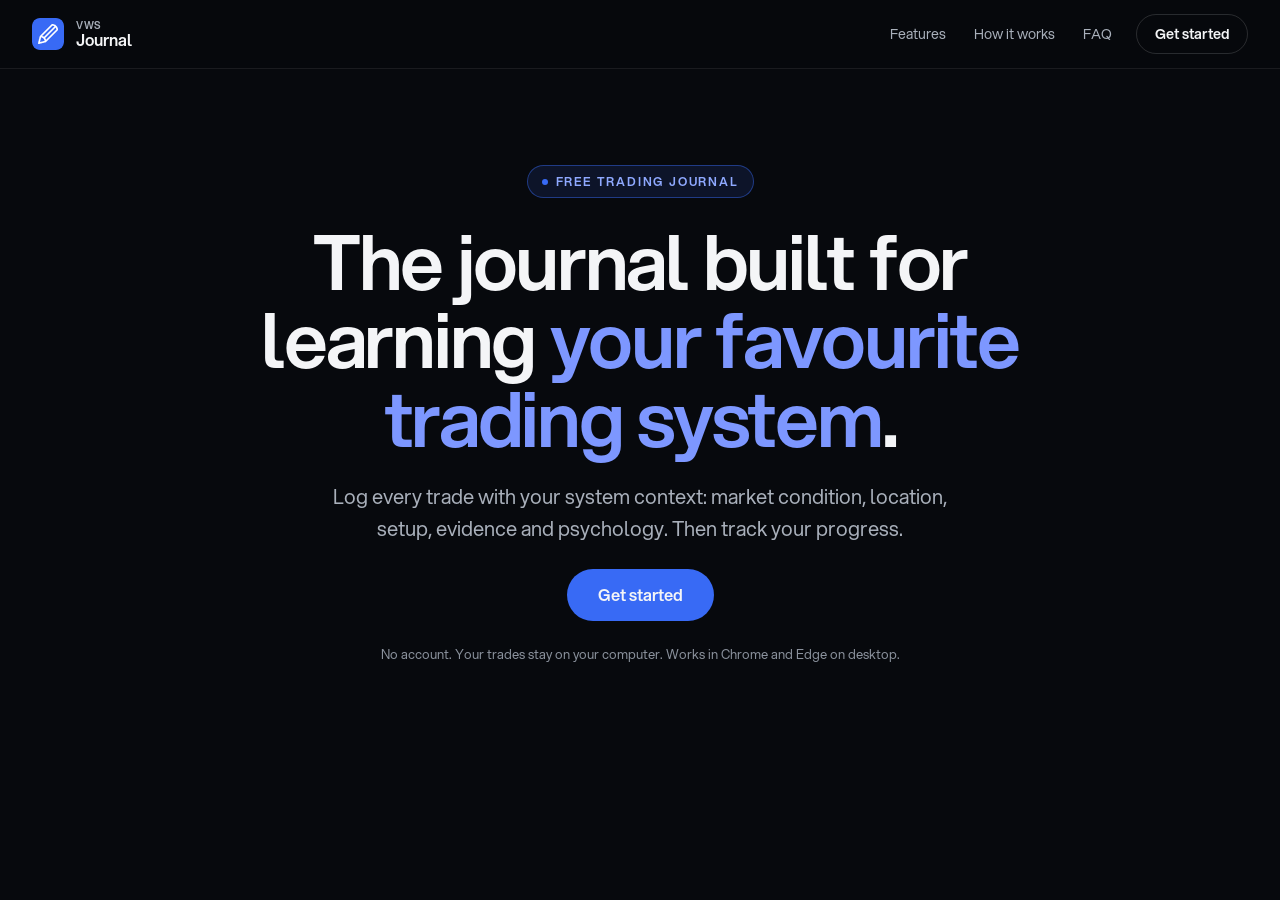
==== index.html @ 5025e488 "Add files via upload" ====
<!DOCTYPE html>
<html lang="en">
<head>
    <meta charset="UTF-8">
    <meta name="viewport" content="width=device-width, initial-scale=1.0">
    <title>VWS Journal | Learn your trading system, trade by trade</title>
    <meta name="description" content="The journal built for learning your favourite trading system. Log every trade with your system context: market condition, location, setup, evidence and psychology. Then track your progress.">
    <link rel="canonical" href="https://vwsjournal.com/">
    <meta name="theme-color" content="#07090d">
    <link rel="icon" type="image/png" href="favicon.png">
    <link rel="apple-touch-icon" href="appicon.png">
    <link rel="manifest" href="manifest.json">
    <meta name="application-name" content="VWS Journal">
    <meta name="apple-mobile-web-app-title" content="VWS Journal">

    <!-- Link previews (Discord, WhatsApp, X, LinkedIn, ...) -->
    <meta property="og:type" content="website">
    <meta property="og:site_name" content="VWS Journal">
    <meta property="og:url" content="https://vwsjournal.com/">
    <meta property="og:title" content="The journal built for learning your favourite trading system">
    <meta property="og:description" content="Log every trade with your system context and track your progress. Private by design: no account, no cloud.">
    <meta property="og:image" content="https://vwsjournal.com/og-image.png">
    <meta property="og:image:width" content="1200">
    <meta property="og:image:height" content="630">
    <meta property="og:image:alt" content="VWS Journal: the journal built for learning your favourite trading system">
    <meta name="twitter:card" content="summary_large_image">
    <meta name="twitter:title" content="The journal built for learning your favourite trading system">
    <meta name="twitter:description" content="Log every trade with your system context and track your progress. Private by design: no account, no cloud.">
    <meta name="twitter:image" content="https://vwsjournal.com/og-image.png">

    <!-- Facts about the app for search engines and AI assistants -->
    <script type="application/ld+json">
    {
        "@context": "https://schema.org",
        "@type": "WebApplication",
        "name": "VWS Journal",
        "url": "https://vwsjournal.com/",
        "image": "https://vwsjournal.com/og-image.png",
        "description": "A journal for traders learning their favourite trading system. Each trade is logged with its system context (market condition, location, setup, direction, evidence, invalidation, target and psychology) to track progress in applying the system.",
        "applicationCategory": "FinanceApplication",
        "operatingSystem": "Windows, macOS, Linux, ChromeOS",
        "browserRequirements": "Requires Google Chrome or Microsoft Edge on a desktop or laptop",
        "isAccessibleForFree": true,
        "offers": { "@type": "Offer", "price": "0", "priceCurrency": "USD" },
        "featureList": [
            "Log every trade with your system context",
            "A chart screenshot on every trade, including one-click capture of the charting window",
            "Track progress with 11 built-in charts and custom charts",
            "Customizable to your own use of the system",
            "Private by design: saved in a folder on your own computer, no account, no cloud"
        ],
        "creator": { "@type": "Organization", "name": "Order Craft", "url": "https://marketplace.elgato.com/@ordercraft" }
    }
    </script>
    <link rel="stylesheet" href="styles.css">
    <link rel="stylesheet" href="landing.css">
    <script>
        // Returning users: hide the welcome page before the first paint (gate.js decides for real)
        try { if (localStorage.getItem('vws-has-journal') === '1') document.documentElement.classList.add('has-journal'); } catch (e) {}
    </script>
    
        <!-- Libraries are stored in this repo (vendor/), at a fixed version, so nothing
         outside your own site can change the code that runs in the journal. -->
    <link rel="stylesheet" href="vendor/flatpickr-4.6.13/flatpickr.min.css">
    <link id="flatpickr-theme" rel="stylesheet" href="vendor/flatpickr-4.6.13/themes/dark.css">
    <script src="vendor/chart.js-4.5.1/chart.umd.min.js"></script>
    <script src="vendor/flatpickr-4.6.13/flatpickr.min.js"></script>
</head>
<body>
    <!-- Welcome page for new visitors. Static HTML, so search engines and AI assistants can read it.
         gate.js shows it when no journal folder is connected yet, and hides it once the journal is open. -->
    <div id="landing" class="landing" data-variant="new">
        <header class="lp-nav">
            <div class="lp-wrap lp-nav-inner">
                <a class="lp-brand" href="./">
                    <img src="favicon.png" alt="" width="32" height="32">
                    <span class="lp-brand-text"><span class="lp-brand-small">VWS</span><span class="lp-brand-main">Journal</span></span>
                </a>
                <nav class="lp-nav-links" aria-label="Welcome page">
                    <a href="#lp-features" data-lp-scroll>Features</a>
                    <a href="#lp-start" data-lp-scroll>How it works</a>
                    <a href="#lp-faq" data-lp-scroll>FAQ</a>
                </nav>
                <a class="lp-btn lp-btn-ghost lp-btn-sm" href="#lp-start" data-lp-scroll>Get started</a>
            </div>
        </header>

        <main>
            <section class="lp-hero lp-wrap">
                <p class="lp-pill"><span aria-hidden="true"></span>Free trading journal</p>
                <h1>The journal built for learning <span class="lp-accent">your favourite trading system</span>.</h1>
                <p class="lp-lead">Log every trade with your system context: market condition, location, setup, evidence and psychology. Then track your progress.</p>
                <a class="lp-btn lp-btn-primary lp-btn-lg" href="#lp-start" data-lp-scroll>Get started</a>
                <p class="lp-small">No account. Your trades stay on your computer. Works in Chrome and Edge on desktop.</p>
            </section>

            <div class="lp-hero-shot lp-wrap">
                <div class="lp-hero-frame">
<img src="landing/dashboard.webp" width="2000" height="1250" alt="The journal dashboard: a weekly calendar with wins and losses per day, and trade cards with chart, location, setup, evidence and psychology" fetchpriority="high">
                </div>
            </div>

            <section class="lp-context lp-wrap" aria-labelledby="lp-context-title">
                <p class="lp-eyebrow">Not about P&amp;L, but about learning the system</p>
                <h2 id="lp-context-title">Every trade is logged the way your favourite system is built.</h2>
                <div class="lp-flow">
                    <ol class="lp-flow-group" aria-label="Always part of a trade">
                        <li><span class="lp-chip">Market condition</span></li>
                        <li><span class="lp-chip">Location</span></li>
                        <li><span class="lp-chip">Setup</span></li>
                        <li><span class="lp-chip">Direction</span></li>
                    </ol>
                    <span class="lp-flow-join" aria-hidden="true"></span>
                    <ol class="lp-flow-group" aria-label="Optional, can be switched off">
                        <li><span class="lp-chip lp-chip-opt">Evidence <span class="lp-toggle is-on" aria-hidden="true"></span><span class="lp-sr">optional, on</span></span></li>
                        <li><span class="lp-chip lp-chip-opt">Invalidation <span class="lp-toggle is-on" aria-hidden="true"></span><span class="lp-sr">optional, on</span></span></li>
                        <li><span class="lp-chip lp-chip-opt">Target <span class="lp-toggle is-on" aria-hidden="true"></span><span class="lp-sr">optional, on</span></span></li>
                        <li><span class="lp-chip lp-chip-opt is-off"><s>Psychology</s> <span class="lp-toggle" aria-hidden="true"></span><span class="lp-sr">optional, off</span></span></li>
                    </ol>
                </div>
                <div class="lp-legend">
                    <span><span class="lp-key" aria-hidden="true"></span>Always part of a trade</span>
                    <span><span class="lp-key lp-key-opt" aria-hidden="true"></span>Optional: switch it off in Settings if you don't use it</span>
                </div>
            </section>

            <section id="lp-features" class="lp-bento lp-wrap" aria-label="Features">
                <article class="lp-tile lp-span-2">
                    <span class="lp-tag">Log a trade in seconds</span>
                    <h3>Log every trade with its system context</h3>
                    <p>Market condition, location, setup, direction, evidence, invalidation, target and psychology, with one click each. The form follows the levels of the system, from VWAP to the band.</p>
                    <div class="lp-visual lp-v-context" aria-hidden="true">
                        <img class="lp-v-form" src="landing/form-location.webp" width="800" height="252" alt="" loading="lazy">
                        <img class="lp-v-setup" src="landing/block-setup.webp" width="300" height="298" alt="" loading="lazy">
                    </div>
                </article>
                <article class="lp-tile lp-tile-chart">
                    <span class="lp-tag">One-click screenshot</span>
                    <h3>Easily add a screenshot to every trade</h3>
                    <p>Connect your charting window once. After that, one click captures your chart and adds it to the trade. Pasting, dropping or uploading a screenshot works too.</p>
                    <div class="lp-visual lp-v-chart" aria-hidden="true">
                        <img src="landing/trade-chart.webp" width="612" height="572" alt="" loading="lazy">
                        <div class="lp-capture-toast">
                            <span class="lp-capture-close">&times;</span>
                            <div class="lp-capture-head">
                                <span class="lp-capture-icon"><svg width="16" height="16" viewBox="0 0 24 24" fill="none" stroke="currentColor" stroke-width="2" stroke-linecap="round" stroke-linejoin="round"><path d="M23 19a2 2 0 0 1-2 2H3a2 2 0 0 1-2-2V8a2 2 0 0 1 2-2h4l2-3h6l2 3h4a2 2 0 0 1 2 2z"></path><circle cx="12" cy="13" r="4"></circle></svg></span>
                                <span class="lp-capture-title">Instant Chart Captures</span>
                            </div>
                            <p class="lp-capture-text">Save time journaling! Connect your charting app window for 1-click auto-screenshots on every trade.</p>
                            <span class="lp-capture-btn">Connect Window</span>
                            <span class="lp-capture-progress"></span>
                        </div>
                    </div>
                </article>
                <article class="lp-tile lp-span-2">
                    <span class="lp-tag">Add custom charts</span>
                    <h3>Track your progress</h3>
                    <p>11 built-in charts show how well you apply your system: execution growth, results, setups and performance per day. Add your own custom charts for any question.</p>
                    <div class="lp-visual lp-v-progress" aria-hidden="true">
                        <img class="lp-v-growth" src="landing/chart-growth.webp" width="1200" height="246" alt="" loading="lazy">
                        <img class="lp-v-winloss" src="landing/chart-winloss.webp" width="600" height="510" alt="" loading="lazy">
                        <img class="lp-v-day" src="landing/chart-by-day.webp" width="600" height="510" alt="" loading="lazy">
                        <img class="lp-v-setups" src="landing/chart-setups.webp" width="600" height="373" alt="" loading="lazy">
                    </div>
                </article>
                <article class="lp-tile">
                    <span class="lp-tag">Edit every list</span>
                    <h3>Adjust it to how you trade</h3>
                    <p>Edit every list in Settings and switch sections on or off, so the journal matches the way you trade.</p>
                    <div class="lp-visual lp-v-settings" aria-hidden="true">
                        <img class="lp-v-set-a" src="landing/settings-location.webp" width="1100" height="513" alt="" loading="lazy">
                        <img class="lp-v-set-b" src="landing/settings-setup.webp" width="1100" height="480" alt="" loading="lazy">
                    </div>
                </article>
                <article class="lp-tile lp-tile-private">
                    <span class="lp-tag">No account, no cloud</span>
                    <h3>Private by design</h3>
                    <p>Everything is saved in a folder on your own computer. No account, no cloud. To back up, copy the folder.</p>
                    <ul class="lp-files" aria-label="Files in your journal folder">
                        <li><code>vwap-journal.json</code><span>All your trades</span></li>
                        <li><code>settings.json</code><span>Your lists</span></li>
                        <li><code>img/</code><span>Your screenshots</span></li>
                    </ul>
                </article>
                <article class="lp-tile lp-span-2">
                    <span class="lp-tag">Weekly calendar</span>
                    <h3>Your week at a glance</h3>
                    <p>Wins, losses and break-evens per day, and every trade of the day as a card with its chart and context.</p>
                    <div class="lp-visual lp-v-week" aria-hidden="true">
                        <img src="landing/calendar.webp" width="1300" height="96" alt="" loading="lazy">
                        <img src="landing/trade-card.webp" width="1300" height="322" alt="" loading="lazy">
                    </div>
                </article>
            </section>

            <section id="lp-start" class="lp-start lp-wrap" aria-labelledby="lp-start-title">
                <h2 id="lp-start-title">Start your journal in three steps</h2>
                <ol class="lp-three">
                    <li><span class="lp-num">01</span><h3>Create an empty folder</h3><p>For example <strong>VWAP Journal</strong>, anywhere on your computer.</p></li>
                    <li><span class="lp-num">02</span><h3>Connect the folder</h3><p>Click <strong>Connect Folder</strong> below, select the folder and allow access.</p></li>
                    <li><span class="lp-num">03</span><h3>Log your first trade</h3><p>Click <strong>Add Trade</strong> and pick the context of your trade.</p></li>
                </ol>
                <div class="lp-install">
                    <div class="lp-install-text">
                        <h3>Install as a desktop app <span class="lp-optional">Optional</span></h3>
                        <p>The journal then opens in its own window, next to your charts.</p>
                        <ol class="lp-install-steps">
                            <li><span class="lp-istep">1</span><span>Open the Chrome menu</span><span class="lp-menu-key" aria-label="three dots, top right">&#8942;</span></li>
                            <li><span class="lp-istep">2</span><span>Choose</span><span class="lp-menu-item">Cast, save and share</span></li>
                            <li><span class="lp-istep">3</span><span>Click</span><span class="lp-menu-item">Install page as app...</span></li>
                            <li><span class="lp-istep">4</span><span>Confirm with</span><span class="lp-menu-item is-active">Install</span></li>
                        </ol>
                    </div>
                    <img src="install-guide.png" width="1140" height="824" alt="Chrome menu with Cast, save and share, and Install page as app" loading="lazy">
                </div>
            </section>

            <section class="lp-launch lp-wrap" aria-labelledby="lp-launch-title">
                <div class="lp-launch-panel">
                    <div class="lp-picker" aria-hidden="true">
                        <div class="lp-picker-bar"><span></span><span></span><span></span><em>Select a folder</em></div>
                        <ul>
                            <li><span class="lp-fi"></span>Documents</li>
                            <li><span class="lp-fi"></span>Trading</li>
                            <li class="is-selected"><span class="lp-fi"></span>VWAP Journal</li>
                            <li><span class="lp-fi"></span>Screenshots</li>
                        </ul>
                        <div class="lp-picker-foot"><span>Cancel</span><span class="is-primary">Select</span></div>
                    </div>
                    <div class="lp-launch-text">
                        <div class="lp-cta lp-cta-new">
                            <h2 id="lp-launch-title">Select a folder and launch the app.</h2>
                            <p>Choose the empty folder you just created. The app opens right away and saves every trade you log there.</p>
                            <button type="button" id="landing-connect" class="lp-btn lp-btn-primary lp-btn-lg">Connect Folder</button>
                            <p id="landing-error" class="lp-error" role="alert"></p>
                            <details class="lp-details">
                                <summary><span>Already have a settings file?</span><svg class="lp-chev" width="16" height="16" viewBox="0 0 24 24" fill="none" stroke="currentColor" stroke-width="2" aria-hidden="true"><polyline points="6 9 12 15 18 9"></polyline></svg></summary>
                                <p>Put your <code>settings.json</code> in the folder before you connect it, and the journal uses your own lists.</p>
                            </details>
                        </div>

                        <div class="lp-cta lp-cta-unsupported">
                            <h2>Open the journal in Chrome or Edge.</h2>
                            <p>This browser can't open a folder on your computer. Open <strong>vwsjournal.com</strong> in <strong>Google Chrome</strong> or <strong>Microsoft Edge</strong> on a desktop or laptop.</p>
                        </div>

                        <div class="lp-cta lp-cta-mobile">
                            <h2>Open the journal on your computer.</h2>
                            <p>The journal is made for a desktop or laptop: it saves your trades in a folder on your computer and takes screenshots of your chart window. Open it there in <strong>Google Chrome</strong> or <strong>Microsoft Edge</strong>.</p>
                            <div class="lp-cta-row">
                                <button type="button" id="landing-copy" class="lp-btn lp-btn-primary">Copy link</button>
                                <a id="landing-mail" class="lp-btn lp-btn-ghost" href="mailto:?subject=VWS%20Journal&amp;body=https%3A%2F%2Fvwsjournal.com%2F">Email me the link</a>
                            </div>
                        </div>
                    </div>
                </div>
            </section>

            <section id="lp-faq" class="lp-faq lp-wrap" aria-labelledby="lp-faq-title">
                <h2 id="lp-faq-title">Questions</h2>
<div class="lp-faq-list">
                <details class="lp-faq-item">
                    <summary><span>Is the journal free?</span><svg class="lp-chev" width="20" height="20" viewBox="0 0 24 24" fill="none" stroke="currentColor" stroke-width="2" aria-hidden="true"><polyline points="6 9 12 15 18 9"></polyline></svg></summary>
                    <div class="lp-faq-answer"><p>Yes. There is no subscription and no account.</p></div>
                </details>
                <details class="lp-faq-item">
                    <summary><span>Where are my trades stored?</span><svg class="lp-chev" width="20" height="20" viewBox="0 0 24 24" fill="none" stroke="currentColor" stroke-width="2" aria-hidden="true"><polyline points="6 9 12 15 18 9"></polyline></svg></summary>
                    <div class="lp-faq-answer"><p>In a folder on your own computer that you choose. Nothing is sent to a server.</p></div>
                </details>
                <details class="lp-faq-item">
                    <summary><span>Which browsers can I use?</span><svg class="lp-chev" width="20" height="20" viewBox="0 0 24 24" fill="none" stroke="currentColor" stroke-width="2" aria-hidden="true"><polyline points="6 9 12 15 18 9"></polyline></svg></summary>
                    <div class="lp-faq-answer"><p>Google Chrome or Microsoft Edge on a desktop or laptop. Safari, Firefox and phones cannot open a folder on your computer.</p></div>
                </details>
                <details class="lp-faq-item">
                    <summary><span>Can I use my own lists of locations and setups?</span><svg class="lp-chev" width="20" height="20" viewBox="0 0 24 24" fill="none" stroke="currentColor" stroke-width="2" aria-hidden="true"><polyline points="6 9 12 15 18 9"></polyline></svg></summary>
                    <div class="lp-faq-answer"><p>Yes. Every list is editable in Settings, so the journal matches the way you trade.</p></div>
                </details>
                </div>
            </section>
        </main>

        <footer class="lp-wrap">
            <div class="lp-footer">
                <div class="lp-footer-brand">
                    <img src="ordercraft-logo.jpg" width="40" height="40" alt="Order Craft logo" loading="lazy">
                    <div>
                        <span class="lp-footer-name">Made by Order Craft</span>
                        <a href="mailto:hello.ordercraft@gmail.com">hello.ordercraft@gmail.com</a>
                    </div>
                </div>
                <a class="lp-footer-brand lp-footer-link" href="https://marketplace.elgato.com/@ordercraft" target="_blank" rel="noopener noreferrer">
                    <img src="elgato-logo.jpg" width="40" height="40" alt="Elgato Stream Deck logo" loading="lazy">
                    <div>
                        <span class="lp-footer-name">Stream Deck DOM Scalping Icons</span>
                        <span>Get them on the Elgato Marketplace</span>
                    </div>
                </a>
            </div>
        </footer>
    </div>

    <div class="app-container">
        
        <!-- Sidebar Navigation -->
        <aside class="sidebar">
            <div class="sidebar-top">
                <img src="favicon.png" alt="Logo" class="sidebar-logo">
            </div>
            <nav class="sidebar-nav" style="height: 100%;">
                <button class="btn-icon active" id="btn-nav-dashboard" title="Dashboard">
                    <svg xmlns="http://www.w3.org/2000/svg" width="20" height="20" viewBox="0 0 24 24" fill="none" stroke="currentColor" stroke-width="2" stroke-linecap="round" stroke-linejoin="round"><rect x="3" y="3" width="7" height="9"></rect><rect x="14" y="3" width="7" height="5"></rect><rect x="14" y="12" width="7" height="9"></rect><rect x="3" y="16" width="7" height="5"></rect></svg>
                </button>
                <button class="btn-icon" id="btn-nav-stats" title="My Stats">
                    <svg xmlns="http://www.w3.org/2000/svg" width="20" height="20" viewBox="0 0 24 24" fill="none" stroke="currentColor" stroke-width="2" stroke-linecap="round" stroke-linejoin="round"><path d="M3 3v18h18"/><path d="M18 17V9"/><path d="M13 17V5"/><path d="M8 17v-3"/></svg>
                </button>
                <button class="btn-icon" id="btn-nav-settings" title="Settings">
                    <svg xmlns="http://www.w3.org/2000/svg" width="20" height="20" viewBox="0 0 24 24" fill="none" stroke="currentColor" stroke-width="2" stroke-linecap="round" stroke-linejoin="round"><circle cx="12" cy="12" r="3"></circle><path d="M19.4 15a1.65 1.65 0 0 0 .33 1.82l.06.06a2 2 0 0 1 0 2.83 2 2 0 0 1-2.83 0l-.06-.06a1.65 1.65 0 0 0-1.82-.33 1.65 1.65 0 0 0-1 1.51V21a2 2 0 0 1-2 2 2 2 0 0 1-2-2v-.09A1.65 1.65 0 0 0 9 19.4a1.65 1.65 0 0 0-1.82.33l-.06.06a2 2 0 0 1-2.83 0 2 2 0 0 1 0-2.83l.06-.06a1.65 1.65 0 0 0 .33-1.82 1.65 1.65 0 0 0-1.51-1H3a2 2 0 0 1-2-2 2 2 0 0 1 2-2h.09A1.65 1.65 0 0 0 4.6 9a1.65 1.65 0 0 0-.33-1.82l-.06-.06a2 2 0 0 1 0-2.83 2 2 0 0 1 2.83 0l.06.06a1.65 1.65 0 0 0 1.82.33H9a1.65 1.65 0 0 0 1-1.51V3a2 2 0 0 1 2-2 2 2 0 0 1 2 2v.09a1.65 1.65 0 0 0 1 1.51 1.65 1.65 0 0 0 1.82-.33l.06-.06a2 2 0 0 1 2.83 0 2 2 0 0 1 0 2.83l-.06.06a1.65 1.65 0 0 0-.33 1.82V9a1.65 1.65 0 0 0 1.51 1H21a2 2 0 0 1 2 2 2 2 0 0 1-2 2h-.09a1.65 1.65 0 0 0-1.51 1z"></path></svg>
                </button>
                <button class="btn-icon" id="btn-nav-help" title="Help & FAQ">
                    <svg xmlns="http://www.w3.org/2000/svg" width="20" height="20" viewBox="0 0 24 24" fill="none" stroke="currentColor" stroke-width="2" stroke-linecap="round" stroke-linejoin="round"><circle cx="12" cy="12" r="10"></circle><path d="M9.09 9a3 3 0 0 1 5.83 1c0 2-3 3-3 3"></path><line x1="12" y1="17" x2="12.01" y2="17"></line></svg>
                </button>
                <div style="margin-top: auto;">
                    <button class="btn-icon" id="btn-theme-toggle" title="Toggle Theme">
                        <svg id="icon-sun" xmlns="http://www.w3.org/2000/svg" width="20" height="20" viewBox="0 0 24 24" fill="none" stroke="currentColor" stroke-width="2" stroke-linecap="round" stroke-linejoin="round" style="display:block;"><circle cx="12" cy="12" r="5"></circle><line x1="12" y1="1" x2="12" y2="3"></line><line x1="12" y1="21" x2="12" y2="23"></line><line x1="4.22" y1="4.22" x2="5.64" y2="5.64"></line><line x1="18.36" y1="18.36" x2="19.78" y2="19.78"></line><line x1="1" y1="12" x2="3" y2="12"></line><line x1="21" y1="12" x2="23" y2="12"></line><line x1="4.22" y1="19.78" x2="5.64" y2="18.36"></line><line x1="18.36" y1="5.64" x2="19.78" y2="4.22"></line></svg>
                        <svg id="icon-moon" xmlns="http://www.w3.org/2000/svg" width="20" height="20" viewBox="0 0 24 24" fill="none" stroke="currentColor" stroke-width="2" stroke-linecap="round" stroke-linejoin="round" style="display:none;"><path d="M21 12.79A9 9 0 1 1 11.21 3 7 7 0 0 0 21 12.79z"></path></svg>
                    </button>
                </div>
            </nav>
        </aside>

        <!-- Main Wrapper -->
        <div class="main-wrapper">
            <!-- Top Navigation Bar -->
            <header class="app-header">
                <div class="header-left">
                    <div class="app-title">
                        <span class="title-brand">VWS</span>
                        <span class="title-main">Journal</span>
                    </div>
                    <div class="header-divider"></div>
                    <input type="date" id="date-picker" class="linear-input" style="width: auto;">
                    <button class="btn-secondary" id="btn-today">Today</button>
                </div>
                <div class="header-right">
                    <button class="btn-secondary shares-header-btn" id="btn-your-shares" hidden>Your shares <span class="shares-badge" id="shares-badge">0/10</span></button>
                    <button class="btn-primary" id="btn-new-trade" style="white-space: nowrap;">Add Trade</button>
                </div>
            </header>

            <!-- Main Content -->
            <main class="main-content">
                <!-- Dashboard View -->
                <section id="view-dashboard" class="view active">
                    
                    
                    <div id="screenshot-connect-banner" class="info-banner hoverable-banner" style="display: none; cursor: pointer; margin-bottom: 32px; transition: all 0.2s;">
                        <svg width="20" height="20" viewBox="0 0 24 24" fill="none" stroke="var(--accent)" stroke-width="2" stroke-linecap="round" stroke-linejoin="round"><rect x="2" y="3" width="20" height="14" rx="2" ry="2"></rect><line x1="8" y1="21" x2="16" y2="21"></line><line x1="12" y1="17" x2="12" y2="21"></line></svg>
                        <span style="color: var(--text-main); font-weight: 500;">Connect window for auto-screenshots</span>
                    </div>
                    <!-- Active share (filled by share.js) -->
                    <div id="share-active-banner" class="info-banner share-banner" hidden></div>
                    <!-- Weekly Calendar Widget -->
                    <div class="weekly-calendar-widget" id="weekly-calendar-widget">
                        <button class="btn-icon cal-nav-btn" id="cal-prev-week">
                            <svg width="20" height="20" viewBox="0 0 24 24" fill="none" stroke="currentColor" stroke-width="2" stroke-linecap="round" stroke-linejoin="round"><polyline points="15 18 9 12 15 6"></polyline></svg>
                        </button>
                        <div class="cal-days-container" id="cal-days-container">
                            <!-- Days injected via JS -->
                        </div>
                        <button class="btn-icon cal-nav-btn" id="cal-next-week">
                            <svg width="20" height="20" viewBox="0 0 24 24" fill="none" stroke="currentColor" stroke-width="2" stroke-linecap="round" stroke-linejoin="round"><polyline points="9 18 15 12 9 6"></polyline></svg>
                        </button>
                    </div>

                                        <div class="dashboard-toolbar" id="dashboard-toolbar" style="display: none; justify-content: space-between; align-items: center; margin-bottom: 16px;">
                        <h1 style="margin: 0;">Journal</h1>
                        <div class="toolbar-right">
                        <button class="btn-secondary" id="btn-share-day" hidden>Share day</button>
                        <div class="view-toggle">
                            <button class="btn-icon active" id="btn-view-card" title="Card View">
                                <svg width="16" height="16" viewBox="0 0 24 24" fill="none" stroke="currentColor" stroke-width="2" stroke-linecap="round" stroke-linejoin="round"><rect x="3" y="3" width="18" height="18" rx="2" ry="2"></rect><line x1="3" y1="9" x2="21" y2="9"></line><line x1="9" y1="21" x2="9" y2="9"></line></svg>
                            </button>
                            <button class="btn-icon" id="btn-view-table" title="Table View">
                                <svg width="16" height="16" viewBox="0 0 24 24" fill="none" stroke="currentColor" stroke-width="2" stroke-linecap="round" stroke-linejoin="round"><line x1="8" y1="6" x2="21" y2="6"></line><line x1="8" y1="12" x2="21" y2="12"></line><line x1="8" y1="18" x2="21" y2="18"></line><line x1="3" y1="6" x2="3.01" y2="6"></line><line x1="3" y1="12" x2="3.01" y2="12"></line><line x1="3" y1="18" x2="3.01" y2="18"></line></svg>
                            </button>
                        </div>
                        </div>
                    </div>
                    <div class="trades-list" id="trades-list">
                        <!-- Trade cards or empty state injected here -->
                    </div>
                </section>

                <!-- Your shares View -->
                <section id="view-share" class="view">
                    <header class="view-header" style="margin-bottom: 16px;">
                        <h1>Your shares</h1>
                        <p class="help-text" style="margin-top:4px;">Pick up to 10 trades with a screenshot and share them for review with one link.</p>
                    </header>
                    <div id="share-view-content" class="share-view-content"></div>
                </section>

                <!-- Settings View -->
                <section id="view-settings" class="view">
                    <header class="view-header" style="margin-bottom: 16px; display: flex; justify-content: space-between; align-items: center;">
                        <div>
                            <h1>Settings</h1>
                            <p class="help-text" style="margin-top:4px;">Manage categories and dependencies. <i>(Changes are auto-saved)</i></p>
                        </div>
                    </header>
                    


                    <div class="settings-content" id="settings-ui-container">
                        <!-- UI injected here -->
                    </div>
                </section>

                <!-- Stats View -->
                <section id="view-stats" class="view">
                                        <header class="view-header" style="margin-bottom: 16px; display: flex; justify-content: space-between; align-items: center;">
                        <div>
                            <h1>Stats</h1>
                            <p class="help-text" style="margin-top:4px;">Visual overview of your trading performance.</p>
                        </div>
                    </header>

                    <div class="stats-filters">
                        <select id="filter-year" class="pill-select"></select>
                        <select id="filter-month" class="pill-select"></select>
                        <select id="filter-week" class="pill-select"></select>
                        <select id="filter-day" class="pill-select"></select>
                        <button type="button" id="btn-stats-add-chart" class="btn-secondary btn-sm stats-add-chart">Add Custom Chart</button>
                    </div>

                    <!-- Top KPI Cards -->
                    <div class="kpi-grid">
                        <div class="stat-card kpi-card">
                            <h3>Total Trades</h3>
                            <div id="kpi-total" class="kpi-value">0</div>
                        </div>
                        <div class="stat-card kpi-card">
                            <h3>Win Rate</h3>
                            <div id="kpi-winrate" class="kpi-value">0%</div>
                        </div>
                        <div class="stat-card kpi-card">
                            <h3>Profit Factor</h3>
                            <div id="kpi-ratio" class="kpi-value">0.0</div>
                        </div>
                    </div>

                                        <div class="stats-grid">
                        <!-- Growth Chart -->
                        <div class="stat-card chart-span-3">
                            <h3 class="card-title">Execution Growth</h3>
                            <div class="chart-wrapper"><canvas id="growthChart"></canvas></div>
                        </div>
                        <!-- Charts -->
                        <div class="stat-card">
                            <h3 class="card-title">Overall Win/Loss Ratio</h3>
                            <div class="chart-wrapper"><canvas id="winLossChart"></canvas></div>
                        </div>
                        <div class="stat-card">
                            <h3 class="card-title">Directional Bias</h3>
                            <div class="chart-wrapper"><canvas id="directionChart"></canvas></div>
                        </div>
                        <div class="stat-card">
                            <h3 class="card-title">Performance by day</h3>
                            <div class="chart-wrapper"><canvas id="dayOfWeekChart"></canvas></div>
                        </div>
                        <div class="stat-card">
                            <h3 class="card-title">Top 5 setup effectiveness</h3>
                            <div class="chart-wrapper"><canvas id="setupChart"></canvas></div>
                        </div>
                        <div class="stat-card" id="stat-card-invalidation">
                            <h3 class="card-title">Top 5 invalidation losses</h3>
                            <div class="chart-wrapper"><canvas id="invalidationChart"></canvas></div>
                        </div>
                        <div class="stat-card" id="stat-card-psychology">
                            <h3 class="card-title">Top 5 Psychology</h3>
                            <div class="chart-wrapper"><canvas id="psychologyChart"></canvas></div>
                        </div>
                        <div class="stat-card">
                            <h3 class="card-title">Confluence Amount vs Win Rate</h3>
                            <div class="chart-wrapper"><canvas id="confluenceChart"></canvas></div>
                        </div>
                        <div class="stat-card">
                            <h3 class="card-title">Performance by symbol</h3>
                            <div class="chart-wrapper"><canvas id="symbolChart"></canvas></div>
                        </div>
                        <div class="stat-card">
                            <h3 class="card-title">Market Condition Analysis</h3>
                            <div class="chart-wrapper"><canvas id="marketCondChart"></canvas></div>
                        </div>
                        <div class="stat-card chart-span-3">
                            <h3 class="card-title">Location Effectiveness Heatmap</h3>
                            <div class="chart-wrapper"><canvas id="locationChart"></canvas></div>
                        </div>
                    </div>
                </section>

                <!-- Help View -->
                <section id="view-help" class="view">
                    <header class="view-header" style="margin-bottom: 16px;">
                        <h1>Help & FAQ</h1>
                        <p class="help-text" style="margin-top:4px;">Everything you need to know about using VWS Journal.</p>
                    </header>

                    <div class="help-layout">
                    <div class="faq-container">
                        <div class="faq-item">
                            <div class="faq-question">
                                <span>How does data storage work? Is my data safe?</span>
                                <svg class="faq-icon" width="20" height="20" viewBox="0 0 24 24" fill="none" stroke="currentColor" stroke-width="2"><polyline points="6 9 12 15 18 9"></polyline></svg>
                            </div>
                            <div class="faq-answer">
                                <p>Yes, your data is <strong>100% safe and private</strong>. This app runs entirely in your browser and does not use any cloud databases or external servers. All your trades, settings, and screenshots are saved directly to the local folder you selected on your own hard drive. Nobody else has access to it.</p>
                            </div>
                        </div>

                        <div class="faq-item">
                            <div class="faq-question">
                                <span>Why do I keep getting the "Welcome back" screen?</span>
                                <svg class="faq-icon" width="20" height="20" viewBox="0 0 24 24" fill="none" stroke="currentColor" stroke-width="2"><polyline points="6 9 12 15 18 9"></polyline></svg>
                            </div>
                            <div class="faq-answer">
                                <p>This is a strict security feature built into web browsers (like Google Chrome). Browsers don't allow websites to automatically read/write to your local folders in the background without your explicit permission. When you close the app or restart your browser, the permission resets. You simply need to click <strong>"Reconnect Folder"</strong> to grant access again. Moved your journal to another place? Choose <strong>"Use a different folder"</strong> and select it.</p>
                            </div>
                        </div>

                        <div class="faq-item">
                            <div class="faq-question">
                                <span>How do I customize the dropdown menus (Symbols, Setups, etc.)?</span>
                                <svg class="faq-icon" width="20" height="20" viewBox="0 0 24 24" fill="none" stroke="currentColor" stroke-width="2"><polyline points="6 9 12 15 18 9"></polyline></svg>
                            </div>
                            <div class="faq-answer">
                                <p>Go to the <strong>Settings</strong> tab in the sidebar.</p>
                                <ul>
                                    <li><strong>Add an item:</strong> Type in the input field of a category and press <code>Enter</code> or <code>Comma (,)</code>.</li>
                                    <li><strong>Edit an item:</strong> Click on the text of any pill to edit it. Press Enter when done.</li>
                                    <li><strong>Delete an item:</strong> Click the cross (&times;) on a pill.</li>
                                    <li><strong>Reorder items:</strong> Click and hold a pill to drag it. You can also reorder entire categories by dragging the <span class="inline-drag-icon"><svg class="drag-icon" width="8" height="12" viewBox="0 0 8 12" fill="currentColor" aria-hidden="true"><circle cx="1.5" cy="1.5" r="1.1"/><circle cx="6.5" cy="1.5" r="1.1"/><circle cx="1.5" cy="6" r="1.1"/><circle cx="6.5" cy="6" r="1.1"/><circle cx="1.5" cy="10.5" r="1.1"/><circle cx="6.5" cy="10.5" r="1.1"/></svg></span> handle.</li>
                                </ul>
                                <p>All changes are saved instantly.</p>
                            </div>
                        </div>

                        <div class="faq-item">
                            <div class="faq-question">
                                <span>How do I edit or delete an existing trade?</span>
                                <svg class="faq-icon" width="20" height="20" viewBox="0 0 24 24" fill="none" stroke="currentColor" stroke-width="2"><polyline points="6 9 12 15 18 9"></polyline></svg>
                            </div>
                            <div class="faq-answer">
                                <p>Navigate to the Dashboard and ensure the correct date is selected. Simply click on the trade card you want to edit. The modal will open with your data populated. Make your changes and hit <strong>Save Trade</strong>. To delete it entirely, click the red <strong>Delete</strong> button in the bottom left corner.</p>
                            </div>
                        </div>

                        <div class="faq-item">
                            <div class="faq-question">
                                <span>How do I add screenshots to my trades?</span>
                                <svg class="faq-icon" width="20" height="20" viewBox="0 0 24 24" fill="none" stroke="currentColor" stroke-width="2"><polyline points="6 9 12 15 18 9"></polyline></svg>
                            </div>
                            <div class="faq-answer">
                                <p>When adding or editing a trade, you have four ways to add an image:</p>
                                <ul>
                                    <li>Click the dashed upload box to select an image file from your computer.</li>
                                    <li>Drag and drop an image file directly into the dashed box.</li>
                                    <li>Copy an image (e.g., using Snipping Tool / Lightshot) and simply press <code>Ctrl+V</code> (Windows) or <code>Cmd+V</code> (Mac) while the trade window is open.</li>
                                    <li>Use <strong>Auto-Capture</strong> to grab your chart with one click (see below).</li>
                                </ul>
                                <p>Images are automatically saved in the <code>/img</code> subfolder inside your main Journal folder.</p>
                                <p><strong>Auto-Capture</strong> takes the screenshot for you from a window you share once per session, such as TradingView or your trading platform.</p>
                                <ol>
                                    <li>Go to <strong>Settings → Screenshot</strong> and click <strong>Connect Window</strong>.</li>
                                    <li>In your browser's share dialog, pick the window of your charting app. A live preview appears in Settings.</li>
                                    <li>When you add or edit a trade, click <strong>Auto-Capture</strong> next to the Screenshot title. What that window shows at that moment is added to the trade.</li>
                                </ol>
                                <ul>
                                    <li>The connection lasts as long as the app is open. After a reload or restart, click <strong>Connect window for auto-screenshots</strong> at the top of the dashboard to reconnect.</li>
                                    <li>Keep the shared window open. A minimized window can't be captured.</li>
                                    <li>To stop, click <strong>Disconnect Window</strong> in Settings, or stop sharing from your browser's sharing bar.</li>
                                    <li>Screenshots are taken on your own computer and saved in your Journal folder. Nothing is uploaded.</li>
                                </ul>
                            </div>
                        </div>

                        <div class="faq-item">
                            <div class="faq-question">
                                <span>How do I create my own charts?</span>
                                <svg class="faq-icon" width="20" height="20" viewBox="0 0 24 24" fill="none" stroke="currentColor" stroke-width="2"><polyline points="6 9 12 15 18 9"></polyline></svg>
                            </div>
                            <div class="faq-answer">
                                <p>With <strong>custom charts</strong> you turn your own questions into a chart, for example "How does Return to Value do in a balanced market?" or "Which location works best when I'm not trading with FOMO?"</p>
                                <ol>
                                    <li>Go to <strong>Settings → Chart</strong> and click <strong>+ Add Custom Chart</strong>.</li>
                                    <li>Pick a <strong>chart type</strong>: a <strong>Single number</strong> for one result, a <strong>Bar chart</strong> to compare across one field, or a <strong>Heatmap</strong> to compare two fields at once.</li>
                                    <li>Choose what to <strong>show</strong>: <strong>Win rate</strong> puts your best results first, <strong>Loss rate</strong> puts your weakest first so you see what to work on, and <strong>Number of trades</strong> shows how often something happens. For a bar chart, pick what to split by. For a heatmap, pick the rows and the columns.</li>
                                    <li>Under <strong>Which trades</strong>, click <strong>+ Add filter</strong> to narrow it down. Choose <strong>is</strong> or <strong>is not</strong> and tap one or more values. All filters must match; within one filter, any selected value counts.</li>
                                    <li>Set the <strong>minimum trades</strong> and the <strong>width</strong>, check the live <strong>Preview</strong> and click <strong>Save Chart</strong>.</li>
                                </ol>
                                <ul>
                                    <li>Your charts appear on the <strong>Stats</strong> page and follow the same year, month, week and day filters as the other charts.</li>
                                    <li>You can also add a chart straight from the Stats page with <strong>Add Custom Chart</strong>, next to the filters.</li>
                                            <li>To change a chart, click <strong>Edit</strong> on the chart itself or in Settings → Chart. Deleting is done from the same window. Drag charts on the Stats page or in Settings → Chart to change the order, and disable the ones you don't need in Settings.</li>
                                    <li>In a heatmap, <strong>green</strong> cells show the win rate and <strong>red</strong> cells show the loss rate as a negative number. Faded cells have fewer trades than your minimum, so take them with a grain of salt. In a bar chart, values below your minimum are left out.</li>
                                    <li>A trade with several locations, evidences, invalidations or psychology tags counts for each of them.</li>
                                    <li>If you turn off a section such as Evidence or Psychology, charts that use it are hidden until you turn it back on.</li>
                                    <li>A starter chart, <strong>Win rate by Symbol and Setup</strong>, is added for you once. You can edit or delete it like any other chart.</li>
                                </ul>
                            </div>
                        </div>

                        <div class="faq-item">
                            <div class="faq-question">
                                <span>Troubleshooting: Why are my charts empty?</span>
                                <svg class="faq-icon" width="20" height="20" viewBox="0 0 24 24" fill="none" stroke="currentColor" stroke-width="2"><polyline points="6 9 12 15 18 9"></polyline></svg>
                            </div>
                            <div class="faq-answer">
                                <p>Go to the <strong>Stats</strong> page and check the filters at the top. The charts only show data for the selected Year, Month, Week, and Day. If you have no trades in that period, the charts will be empty. Change the filters back to "All Months" to see your overall performance.</p>
                            </div>
                        </div>

                        <div class="faq-item">
                            <div class="faq-question">
                                <span>Can I use this app on my smartphone or tablet?</span>
                                <svg class="faq-icon" width="20" height="20" viewBox="0 0 24 24" fill="none" stroke="currentColor" stroke-width="2"><polyline points="6 9 12 15 18 9"></polyline></svg>
                            </div>
                            <div class="faq-answer">
                                <p>No. Because this application relies on the secure <strong>File System Access API</strong> to save files locally, it requires a desktop browser. Mobile browsers (like Safari on iOS and Chrome on Android) do not currently support this feature.</p>
                            </div>
                        </div>

                        <div class="faq-item">
                            <div class="faq-question">
                                <span>How do I back up my journal?</span>
                                <svg class="faq-icon" width="20" height="20" viewBox="0 0 24 24" fill="none" stroke="currentColor" stroke-width="2"><polyline points="6 9 12 15 18 9"></polyline></svg>
                            </div>
                            <div class="faq-answer">
                                <p>Because all data lives exclusively on your computer, backing up is extremely simple. Just copy your entire "VWAP Journal" folder (containing settings.json, vwap-journal.json, and your /img folder) to a USB drive, Google Drive, Dropbox, or iCloud.</p>
                            </div>
                        </div>

                        <div class="faq-item">
                            <div class="faq-question">
                                <span>How do I completely reset my journal and start over?</span>
                                <svg class="faq-icon" width="20" height="20" viewBox="0 0 24 24" fill="none" stroke="currentColor" stroke-width="2"><polyline points="6 9 12 15 18 9"></polyline></svg>
                            </div>
                            <div class="faq-answer">
                                <p>If you want to start with a clean slate (removing all trades), simply go to your local folder on your computer. Delete the <strong><code>vwap-journal.json</code></strong> file and the <strong><code>img</code></strong> folder. Leave your <code>settings.json</code> intact. When you refresh the app, it will automatically generate a fresh, empty journal for you!</p>
                            </div>
                        </div>

                        <div class="faq-item">
                            <div class="faq-question">
                                <span>I messed up my settings. How can I reset them to default?</span>
                                <svg class="faq-icon" width="20" height="20" viewBox="0 0 24 24" fill="none" stroke="currentColor" stroke-width="2"><polyline points="6 9 12 15 18 9"></polyline></svg>
                            </div>
                            <div class="faq-answer">
                                <p>No worries! First, delete the <strong><code>settings.json</code></strong> file from your local folder on your computer. Then, click the button below to download a fresh copy of the default settings. Move this new file into your folder and refresh the app.</p>
                                <button id="btn-reset-settings" class="btn-secondary btn-sm" style="margin-top: 12px; margin-bottom: 8px;">Download Default Settings</button>
                            </div>
                        </div>
                        <div class="faq-item">
                            <div class="faq-question">
                                <span>How do I install this as a desktop app?</span>
                                <svg class="faq-icon" width="20" height="20" viewBox="0 0 24 24" fill="none" stroke="currentColor" stroke-width="2"><polyline points="6 9 12 15 18 9"></polyline></svg>
                            </div>
                            <div class="faq-answer">
                                <p>If you are using Google Chrome, you can easily install this journal as a standalone desktop application:</p>
                                <ul>
                                    <li>Click the Chrome menu (the three dots) in the top right corner.</li>
                                    <li>Select <strong>Cast, save and share</strong>.</li>
                                    <li>Click <strong>Install page as app...</strong></li>
                                </ul>
                                <img src="install-guide.png" alt="Install instructions" style="width: 100%; border-radius: 6px; margin-top: 12px; margin-bottom: 12px;">
                            </div>
                        </div>
                        <div class="faq-item">
                            <div class="faq-question">
                                <span>What are the keyboard shortcuts (Hotkeys)?</span>
                                <svg class="faq-icon" width="20" height="20" viewBox="0 0 24 24" fill="none" stroke="currentColor" stroke-width="2"><polyline points="6 9 12 15 18 9"></polyline></svg>
                            </div>
                            <div class="faq-answer">
                                <p>Use these hotkeys to navigate the app faster like a power user.</p>
                                <div style="overflow-x: auto;">
                                <table class="hotkey-table">
                                    <thead>
                                        <tr>
                                            <th>Action</th>
                                            <th>Mac</th>
                                            <th>Windows</th>
                                        </tr>
                                    </thead>
                                    <tbody>
                                        <tr><td colspan="3" class="table-section-title">Global</td></tr>
                                        <tr><td>New Trade</td><td><code>Option + N</code></td><td><code>Alt + N</code></td></tr>
                                        <tr><td>Toggle Dark/Light Mode</td><td><code>Option + M</code></td><td><code>Alt + M</code></td></tr>
                                        <tr><td colspan="3" class="table-section-title">Dashboard (When not typing)</td></tr>
                                        <tr><td>Jump to Today</td><td><code>Option + T</code></td><td><code>Alt + T</code></td></tr>
                                        <tr><td>Previous / Next Day</td><td><code>Arrow Left / Right</code></td><td><code>Arrow Left / Right</code></td></tr>
                                        <tr><td>Previous / Next Week</td><td><code>Shift + Arrow Left/Right</code></td><td><code>Shift + Arrow Left/Right</code></td></tr>
                                        <tr><td colspan="3" class="table-section-title">Trade Form (When open)</td></tr>
                                        <tr><td>Save Trade</td><td><code>Option + S</code></td><td><code>Alt + S</code></td></tr>
                                        <tr><td>Cancel</td><td><code>Option + C</code></td><td><code>Alt + C</code></td></tr>
                                        <tr><td>Delete Trade</td><td><code>Option + Backspace</code></td><td><code>Alt + Backspace</code></td></tr>
                                    </tbody>
                                </table>
                                </div>
                            </div>
                        </div>
                    </div>

                    <!-- Contact Sidebar -->
                    <aside class="help-contact">
                        <div class="help-contact-card">
                            <div class="help-contact-logo">
                                <img src="ordercraft-logo.jpg" alt="Order Craft logo">
                            </div>
                            <div class="help-contact-name">Order Craft</div>
                            <p class="help-contact-text">Found a bug or have an idea for a new feature? Send us an email, we'd love to hear from you.</p>
                            <div class="help-contact-label">Email</div>
                            <div class="help-contact-email" title="Click to select">hello.ordercraft@gmail.com</div>
                        </div>

                        <div class="help-contact-card">
                            <div class="help-contact-logo">
                                <img src="elgato-logo.jpg" alt="Elgato Stream Deck logo">
                            </div>
                            <div class="help-contact-name">Stream Deck DOM Scalping Icons</div>
                            <p class="help-contact-text">Speed up your DOM scalping with a custom icon set for your Elgato Stream Deck.</p>
                            <a href="https://marketplace.elgato.com/@ordercraft" target="_blank" rel="noopener noreferrer" class="btn-primary btn-sm help-contact-btn">Download</a>
                        </div>
                    </aside>
                    </div>
                </section>
            </main>
        </div>
    </div>

    <!-- Trade Modal (Popup) -->
    <div class="modal-overlay" id="trade-modal">
        <div class="modal-content linear-modal">
            <div class="modal-header">
                <h2 id="modal-title">Add Trade</h2>
                <button class="close-btn" id="btn-close-modal">&times;</button>
            </div>
            <div class="modal-body">
                <form id="trade-form">
                    <input type="hidden" id="trade-id">
                    
                    <!-- Date, Trade # -->
                    <div class="form-grid two-col">
                        <div class="form-group">
                            <label for="t-date">Date</label>
                            <input type="date" id="t-date" required class="linear-input">
                        </div>
                        <div class="form-group">
                            <label for="t-number">Trade #</label>
                            <input type="number" id="t-number" class="linear-input">
                        </div>
                    </div>

                    <!-- Chip sections are filled from Settings by tradeform.js -->
                    <div class="chip-section" id="tf-sec-symbol">
                        <div class="chip-section-head"><span>Symbol</span><span class="chip-section-note" id="tf-note-symbol"></span></div>
                        <div id="tf-symbol" class="chip-box"></div>
                    </div>

                    <div class="chip-split">
                        <div class="chip-section" id="tf-sec-marketCondition">
                            <div class="chip-section-head"><span>Market Condition</span><span class="chip-section-note" id="tf-note-marketCondition"></span></div>
                            <div id="tf-marketCondition" class="chip-box"></div>
                        </div>
                        <div class="chip-section" id="tf-sec-result">
                            <div class="chip-section-head"><span>Result</span></div>
                            <div id="tf-result" class="chip-box"></div>
                        </div>
                    </div>

                    <!-- Screenshot -->
                    <div class="form-separator" style="display: flex; justify-content: space-between; align-items: center;">
                        <span>Screenshot</span>
                        <button type="button" id="btn-auto-screenshot" class="btn-primary btn-sm" style="display: none; padding: 4px 8px; font-size: 10px;">Auto-Capture</button>
                        <button type="button" id="btn-connect-window" class="btn-secondary btn-sm" style="display: none; padding: 4px 8px; font-size: 10px;">Connect Window</button>
                    </div>
                    <div class="form-grid compact-grid single-col">
                        <div class="form-group">
                            <input type="file" id="t-image-input" accept="image/*" style="display: none;">
                            <div id="image-dropzone" class="dropzone">
                                <span style="font-size: 13px; color: var(--text-muted);">Click, Drop, or Paste (Ctrl+V / Cmd+V) image here</span>
                            </div>
                            <div id="image-preview-container" class="image-preview-container" style="display: none;">
                                <img id="image-preview" src="" alt="preview" title="Click to enlarge">
                                <button id="btn-remove-image" type="button" class="btn-danger btn-sm">Remove</button>
                            </div>
                        </div>
                    </div>

                    <div class="chip-section" id="tf-sec-location">
                        <div class="chip-section-head"><span>Location</span><span class="chip-section-note">Multi-select</span></div>
                        <div id="tf-location" class="chip-box"></div>
                    </div>

                    <div class="chip-section" id="tf-sec-setup">
                        <div class="chip-section-head"><span>Setup</span></div>
                        <div id="tf-setup" class="chip-box"></div>
                    </div>

                    <div class="chip-section" id="tf-sec-direction">
                        <div class="chip-section-head"><span>Direction</span></div>
                        <div id="tf-direction" class="chip-box"></div>
                    </div>

                    <div class="chip-section" id="section-evidence">
                        <div class="chip-section-head"><span>Evidence</span><span class="chip-section-note">Multi-select</span></div>
                        <div id="tf-evidences" class="chip-box"></div>
                    </div>

                    <div class="chip-section" id="section-invalidation">
                        <div class="chip-section-head"><span>Invalidation</span><span class="chip-section-note">Multi-select</span></div>
                        <div id="tf-invalidations" class="chip-box"></div>
                    </div>

                    <div class="chip-section" id="section-target">
                        <div class="chip-section-head"><span>Target</span></div>
                        <div id="tf-target" class="chip-box"></div>
                    </div>

                    <div class="chip-section" id="section-psychology">
                        <div class="chip-section-head"><span>Psychology</span><span class="chip-section-note">Multi-select</span></div>
                        <div id="tf-psychology" class="chip-box"></div>
                    </div>

                    <div class="form-separator">Notes</div>
                    <div class="form-grid compact-grid single-col">
                        <div class="form-group">
                            <textarea id="t-notes" class="linear-input" rows="2" placeholder="Trade notes..."></textarea>
                        </div>
                    </div>

                </form>
            </div>
            <div class="modal-footer">
                <div style="display: flex; gap: 12px;">
                    <button class="btn-primary" id="btn-save-trade">Save Trade</button>
                    <button class="btn-secondary" id="btn-cancel-modal">Cancel</button>
                    <span id="tf-save-hint" class="tf-save-hint" aria-live="polite"></span>
                </div>
                <button class="btn-danger" id="btn-delete-trade" style="display:none;">Delete</button>
            </div>
        </div>
    </div>

    <!-- Image Viewer Modal (Full Screen) -->
    <div class="modal-overlay" id="image-viewer-modal" style="z-index: 200;">
        <button class="close-btn viewer-close-btn" id="image-viewer-close">&times;</button>
        <img id="enlarged-image" src="" alt="Enlarged view">
    </div>

    <script src="globals.js"></script>
    <script src="storage.js"></script>
    <script src="ui.js"></script>
    <script src="tradeform.js"></script>
    <script src="share.js"></script>
    <script src="customcharts.js"></script>
    <script src="gate.js"></script>
    <script src="charts.js"></script>
    <script src="app.js"></script>
    <!-- Cloudflare Web Analytics: anonymous visit counts, no cookies -->
    <script defer src="https://static.cloudflareinsights.com/beacon.min.js" data-cf-beacon='{"token": "baddce6ef01f4359ab4f8c4395db3e00"}'></script>
    <!-- End Cloudflare Web Analytics -->
</body>
</html>
---- styles.css ----
@font-face {
    font-family: 'Aspekta';
    src: url('./fonts/Aspekta-300.woff2') format('woff2');
    font-weight: 300;
    font-style: normal;
}
@font-face {
    font-family: 'Aspekta';
    src: url('./fonts/Aspekta-400.woff2') format('woff2');
    font-weight: 400;
    font-style: normal;
}
@font-face {
    font-family: 'Aspekta';
    src: url('./fonts/Aspekta-500.woff2') format('woff2');
    font-weight: 500;
    font-style: normal;
}
@font-face {
    font-family: 'Aspekta';
    src: url('./fonts/Aspekta-600.woff2') format('woff2');
    font-weight: 600;
    font-style: normal;
}

/* Linear Inspired Theme */
:root {
    --bg-main: #0a0b0d;
    --bg-panel: #141517;
    --bg-input: #1d1e21;
    --border-color: #2D2E33;
    --text-main: #EEEEEE;
    --text-muted: #888888;
    --accent: #386af5;
    --accent-hover: #4071f7;
    --danger: #ee354e;
    --success: #44BD1E;
    --color-win: #44BD1E;
    --bg-win: rgba(68, 189, 30, 0.15);
    --warning: #F5A623;
    
    /* Calendar widget specific */
    --cal-bg-default: #1d1e21;
    --cal-bg-active: #2b2c30;
    --cal-text-dim: #6E727A;
    
    /* Interactive states */
    --bg-hover: #2A2B30;
    --bg-disabled: #1a1b1e;
    --border-hover: #3B434C;
    --cal-active-bg: #3B434C;
    --cal-active-text: #E2E4E9;
    --cal-trades-active: #A0A5B5;
    --group-bg: rgba(255, 255, 255, 0.02);
    --group-border: rgba(255, 255, 255, 0.05);
    --divider-bg: rgba(255, 255, 255, 0.08);
    --shadow-sm: rgba(0,0,0,0.3);
    --shadow-md: rgba(0,0,0,0.5);
    --modal-overlay: rgba(0, 0, 0, 0.4);
    --invert-icon: invert(0.6) sepia(0) saturate(1) hue-rotate(0deg) brightness(0.9) contrast(1);
    --scrollbar-thumb: #2D2E33;
    --scrollbar-hover: #3B434C;
}

[data-theme="light"] {
    --bg-main: #EBECEF;
    --bg-panel: #FFFFFF;
    --bg-input: #FFFFFF;
    --border-color: #E2E4E9;
    --text-main: #141517;
    --text-muted: #6E727A;
    
    --cal-bg-default: #FFFFFF;
    --cal-bg-active: #EBECEF;
    --cal-text-dim: #888888;
    
    --bg-hover: #EBECEF;
    --bg-disabled: #E2E4E9;
    --border-hover: #C1C8D1;
    --cal-active-bg: #D9DBE1;
    --cal-active-text: #141517;
    --cal-trades-active: #6E727A;
    --group-bg: rgba(0, 0, 0, 0.02);
    --group-border: rgba(0, 0, 0, 0.06);
    --divider-bg: rgba(0, 0, 0, 0.06);
    --shadow-sm: rgba(0,0,0,0.05);
    --shadow-md: rgba(0,0,0,0.1);
    --modal-overlay: rgba(255, 255, 255, 0.5);
    --invert-icon: invert(0);
    --scrollbar-thumb: #C1C8D1;
    --scrollbar-hover: #A0A5B5;
    --success: #44BD1E;
    --color-win: #44BD1E;
    --bg-win: rgba(68, 189, 30, 0.15);
}

* {
    box-sizing: border-box;
    margin: 0;
    padding: 0;
}

body {
    font-family: 'Aspekta', system-ui, -apple-system, sans-serif;
    background-color: var(--bg-main);
    color: var(--text-main);
    height: 100vh;
    overflow: hidden;
}

/* Sidebar Layout Update */
.app-container { 
    display: flex; 
    flex-direction: row; 
    height: 100vh; 
}

.sidebar {
    width: 88px;
    background-color: transparent;
    border-right: none;
    display: flex;
    flex-direction: column;
    align-items: center;
    padding: 24px 0;
    z-index: 10;
}

.sidebar-top {
    margin-bottom: 32px;
}

.sidebar-logo {
    width: 28px;
    height: 28px;
}

.sidebar-nav {
    display: flex;
    flex-direction: column;
    gap: 16px;
    width: 100%;
    align-items: center;
}

.sidebar-nav .btn-icon {
    width: 40px;
    height: 40px;
    border-radius:  100px;
}

.sidebar-nav .btn-icon.active {
    background-color: var(--cal-active-bg);
    color: var(--text-main);
    border-color: transparent;
}

.main-wrapper {
    flex: 1;
    display: flex;
    flex-direction: column;
    overflow: hidden;
    position: relative;
}

.app-header {
    display: flex;
    justify-content: space-between;
    align-items: center;
    height: 80px;
    padding: 0 24px 0 0;
    background-color: transparent;
    border-bottom: none;
}

.header-left {
    display: flex;
    align-items: center;
    gap: 16px;
}

.app-title {
    display: flex;
    flex-direction: column;
    gap: 2px;
}
.title-brand {
    font-size: 10px;
    font-weight: 600;
    text-transform: uppercase;
    color: var(--text-muted);
    letter-spacing: 0.5px;
    line-height: 1;
}
.title-main {
    font-size: 16px;
    font-weight: 600;
    color: var(--text-main);
    line-height: 1;
}

.header-right {
    display: flex;
    align-items: center;
    gap: 12px;
}

.main-content { 
    flex: 1; 
    display: flex; 
    flex-direction: column; 
    overflow: hidden; 
    position: relative; 
}
.view { display: none; flex-direction: column; height: 100%; padding: 8px 24px 32px 0; overflow-y: auto; }
.view.active { display: flex; }

button { font-family: inherit; font-size: 13px; cursor: pointer; border-radius:  100px; padding: 8px 16px; font-weight: 500; transition: all 0.2s; white-space: nowrap; }
.btn-secondary { background-color: var(--bg-input); border: 1px solid var(--border-color); color: var(--text-main); }
.btn-secondary:hover { background-color: var(--bg-hover); }
.btn-primary { background-color: var(--accent); border: 1px solid var(--accent); color: white; }
.btn-primary:hover { background-color: var(--accent-hover); }
.btn-danger { background-color: transparent; border: 1px solid var(--danger); color: var(--danger); }
.btn-danger:hover { background-color: rgba(224, 82, 82, 0.1); }
.btn-sm { padding: 6px 12px; font-size: 12px; }

.btn-icon {
    background-color: transparent;
    border: 1px solid transparent;
    color: var(--text-muted);
    display: flex;
    align-items: center;
    justify-content: center;
    padding: 8px;
    border-radius:  100px;
    cursor: pointer;
    transition: all 0.2s;
    min-width: 36px;
    min-height: 36px;
    flex-shrink: 0;
}
.btn-icon svg {
    min-width: 18px;
    min-height: 18px;
    flex-shrink: 0;
}
.btn-icon:hover {
    color: var(--text-main);
    background-color: var(--bg-input);
    border-color: transparent;
}

.linear-input { 
    background-color: var(--bg-input); 
    border: 1px solid var(--border-color); 
    color: var(--text-main); 
    padding: 8px 12px; 
    border-radius: 6px; 
    font-family: inherit; 
    font-size: 13px; 
    width: 100%; 
    outline: none; 
    transition: border-color 0.2s; 
}

input[type="date"]::-webkit-calendar-picker-indicator {
    filter: var(--invert-icon);
    cursor: pointer;
}

.linear-input:focus, .pill-box:focus-within { border-color: var(--accent); }
.linear-input:disabled { opacity: 0.5; cursor: not-allowed; background-color: var(--bg-disabled); }

select.linear-input {
    appearance: none;
    -webkit-appearance: none;
    -moz-appearance: none;
    padding-right: 32px;
    background-image: url("data:image/svg+xml;charset=UTF-8,%3csvg xmlns='http://www.w3.org/2000/svg' viewBox='0 0 24 24' fill='none' stroke='%23888888' stroke-width='2' stroke-linecap='round' stroke-linejoin='round'%3e%3cpolyline points='6 9 12 15 18 9'%3e%3c/polyline%3e%3c/svg%3e");
    background-repeat: no-repeat;
    background-position: right 12px center;
    background-size: 16px;
}

/* Weekly Calendar Widget */
.weekly-calendar-widget {
    display: flex;
    align-items: center;
    gap: 8px;
    margin-bottom: 32px;
    user-select: none;
    background-color: var(--bg-panel);
    border: none;
    border-radius: 16px;
    padding: 4px;
    width: 100%;
}
.cal-nav-btn { color: var(--text-muted); padding: 8px; border-radius: 8px; height: 89px; position: relative; }
.cal-nav-btn:hover { color: var(--text-main); background-color: var(--bg-hover); }

#cal-prev-week::after {
    content: '';
    position: absolute;
    right: -4px;
    top: 15%;
    bottom: 15%;
    width: 1px;
    background-color: var(--divider-bg);
}
#cal-next-week::before {
    content: '';
    position: absolute;
    left: -4px;
    top: 15%;
    bottom: 15%;
    width: 1px;
    background-color: var(--divider-bg);
}
.cal-days-container { display: flex; flex: 1; gap: 8px; margin: 0; }
.cal-day {
    display: flex;
    flex: 1;
    flex-direction: column;
    align-items: center;
    justify-content: center;
    padding-top: 12px;
    padding-bottom: 6px;
    height: 89px;
    border-radius: 8px;
    background-color: transparent;
    cursor: pointer;
    transition: all 0.2s;
    position: relative;
}
.cal-day:not(:last-child)::after {
    content: '';
    position: absolute;
    right: -4px;
    top: 15%;
    bottom: 15%;
    width: 1px;
    background-color: var(--divider-bg);
}
.cal-day:hover { background-color: var(--bg-hover); }
.cal-day.active { background-color: var(--cal-active-bg); }
.cal-day-name { font-size: 11px; font-weight: 500; color: var(--cal-text-dim); margin-bottom: 6px; text-transform: capitalize; }
.cal-day.active .cal-day-name { color: var(--cal-active-text); }
.cal-day-num { font-size: 18px; font-weight: 500; color: var(--text-main); }
.cal-day.is-today .cal-day-num {
    background-color: var(--accent);
    color: #FFF;
    width: 28px;
    height: 28px;
    display: flex;
    align-items: center;
    justify-content: center;
    border-radius: 50%;
    font-size: 14px;
    font-weight: 600;
}
.cal-day-trades { display: flex; align-items: center; justify-content: center; gap: 4px; height: 15px; margin-top: auto; margin-bottom: 0; }
.cal-result-tag { min-width: 22px; height: 15px; padding: 0 7px; border-radius: 100px; font-size: 10px; font-weight: 600; line-height: 15px; text-align: center; }
.cal-result-tag.win { background: var(--bg-win); color: var(--color-win); }
.cal-result-tag.lost { background: rgba(238, 53, 78, 0.15); color: #ee354e; }
.cal-result-tag.be { background: rgba(136, 136, 136, 0.15); color: var(--text-muted); }
.cal-day.active .cal-result-tag { color: #FFFFFF; }
.cal-day.active .cal-result-tag.win { background: var(--color-win); }
.cal-day.active .cal-result-tag.lost { background: var(--danger); }
.cal-day.active .cal-result-tag.be { background: #6E727A; }

.trades-list { display: flex; flex-direction: column; gap: 8px; padding-bottom: 40px; }

/* Dashboard Cards */
.trade-card { 
    background-color: var(--bg-panel); 
    border: 1px solid transparent; 
    border-radius: 16px; 
    padding: 20px; 
    cursor: pointer; 
    transition: border-color 0.2s; 
    display: flex;
    flex-direction: row;
    gap: 20px;
}
.trade-card:hover { border-color: var(--border-hover); }

.card-image-area { flex: 0 0 220px; display: flex; align-items: stretch; position: relative; }
.trade-screenshot-thumb {
    width: 100%;
    height: 100%;
    object-fit: cover;
    border-radius: 6px;
    border: none;
    transition: opacity 0.2s;
}
.trade-screenshot-thumb:hover { opacity: 0.8; }
.trade-screenshot-thumb { cursor: zoom-in; }

.card-content-area { flex: 1; display: flex; flex-direction: column; gap: 16px; }

.card-header { display: flex; justify-content: space-between; align-items: center; border-bottom: 1px solid var(--border-color); padding-bottom: 12px; }
.card-trade-id { font-size: 16px; font-weight: 600; color: var(--text-main); display: flex; align-items: center; }

/* Symbol Tag */
.symbol-tag {
    background-color: var(--bg-input);
    color: var(--text-muted);
    font-size: 11px;
    padding: 2px 6px;
    border-radius: 4px;
    margin-left: 8px;
    font-weight: 600;
    border: 1px solid var(--border-color);
    letter-spacing: 0.5px;
}

.card-body { display: flex; flex-wrap: wrap; gap: 12px; }
.card-group { flex: 1 1 150px; display: flex; flex-direction: column; gap: 6px; background: var(--group-bg); padding: 12px; border-radius: 6px; border: 1px solid var(--group-border); }
.psych-group { flex: 1 1 100%; }
.group-title { font-size: 10px; text-transform: uppercase; letter-spacing: 0.5px; color: var(--text-muted); }
.group-value { display: flex; flex-direction: column; gap: 4px; }
.group-primary { font-size: 14px; font-weight: 600; color: var(--text-main); }
.group-secondary { font-size: 12px; color: var(--text-main); line-height: 1.4; }
.empty-state { text-align: center; padding: 64px 20px; color: var(--text-muted); background-color: transparent; border-radius: 16px; border: 1px dashed var(--border-color); }
[data-theme="light"] .empty-state {
    border-color: #C1C8D1;
}
.badge { padding: 4px 8px; border-radius: 4px; font-size: 11px; font-weight: 600; text-align: center; }
.badge.win { background: var(--bg-win) !important; color: var(--color-win) !important; }
.badge.lost { background: rgba(238, 53, 78, 0.15) !important; color: #ee354e !important; }
.badge.be { background: rgba(136, 136, 136, 0.15); color: var(--text-muted); }

/* Multi-confluence UI for Cards */
.multi-item { display: flex; flex-direction: column; gap: 4px; }
.multi-divider {
    height: 1px;
    background-color: var(--divider-bg);
    margin: 6px 0;
    width: 100%;
    border-radius: 1px;
}

/* Modal */
.modal-overlay { visibility: hidden; opacity: 0; display: flex; position: fixed; top: 0; left: 0; right: 0; bottom: 0; background: var(--modal-overlay); backdrop-filter: blur(2px); z-index: 100; justify-content: center; align-items: center; transition: opacity 0.3s ease, visibility 0.3s ease; }
.modal-overlay.active { visibility: visible; opacity: 1; }
.linear-modal { background-color: var(--bg-main); border-left: 1px solid var(--border-color); width: 700px; max-width: 100vw; height: 100vh; max-height: 100vh; display: flex; flex-direction: column; box-shadow: -10px 0 40px var(--shadow-md); position: absolute; right: 0; top: 0; transform: translateX(100%); transition: transform 0.3s cubic-bezier(0.2, 0.8, 0.2, 1); }
.modal-overlay.active .linear-modal { transform: translateX(0); }
.modal-header { padding: 20px 24px; display: flex; justify-content: space-between; align-items: center; }
.close-btn { background: none; border: none; color: var(--text-muted); font-size: 20px; padding: 0; }
.close-btn:hover { color: var(--text-main); }
.modal-body { padding: 24px; overflow-y: auto; flex: 1; }
.modal-footer { padding: 20px 24px; border-top: 1px solid var(--border-color); display: flex; justify-content: space-between; align-items: center; background-color: var(--bg-main); }
.footer-right { display: flex; gap: 12px; margin-left: auto; }
.form-grid { display: grid; grid-template-columns: 1fr 1fr 1fr; gap: 12px; margin-bottom: 16px; }
.form-grid.single-col { grid-template-columns: 1fr; }
.form-grid.two-col { grid-template-columns: 1fr 1fr; }
.form-group label { display: block; font-size: 12px; color: var(--text-muted); margin-bottom: 6px; }

/* Dynamic Rows for Multi-Confluence */
.dynamic-row { display: grid; gap: 12px; align-items: center; margin-bottom: 8px; }
.loc-row { grid-template-columns: 1fr 1fr 1fr 24px; }
.ev-row { grid-template-columns: 1fr 1fr 24px; }
.inv-row { grid-template-columns: 1fr 24px; }

.btn-remove-row { background: transparent; border: none; color: var(--danger); font-size: 22px; cursor: pointer; opacity: 0.7; display: flex; justify-content: center; align-items: center; height: 34px; }
.btn-remove-row:hover:not(:disabled) { opacity: 1; }
.btn-remove-row:disabled { color: var(--text-muted); opacity: 0.4; cursor: not-allowed; }

.section-header { display: flex; justify-content: space-between; align-items: center; margin: 24px 0 8px 0; }
.section-header span { font-size: 11px; text-transform: uppercase; color: var(--text-muted); letter-spacing: 0.5px; }
.form-separator { font-size: 11px; text-transform: uppercase; color: var(--text-muted); letter-spacing: 0.5px; margin: 24px 0 8px 0; }
.form-separator.section-header { margin: 24px 0 8px 0; }

.add-confluence-btn { font-size: 10px; padding: 4px 8px; background: transparent; border: 1px solid var(--border-color); color: var(--text-muted); }
.add-confluence-btn:hover { background: var(--group-border); color: var(--text-main); }

/* Image Upload Zone */
.dropzone { border: 2px dashed var(--border-color); background-color: var(--bg-input); border-radius: 16px; padding: 32px 16px; text-align: center; cursor: pointer; transition: all 0.2s; display: flex; justify-content: center; align-items: center; }
.dropzone:hover, .dropzone.dragover { border-color: var(--accent); background-color: rgba(94, 106, 210, 0.05); }
.image-preview-container { display: flex; align-items: center; gap: 16px; background-color: var(--bg-input); padding: 12px; border-radius: 16px; border: 1px solid var(--border-color); }
.image-preview-container img { max-height: 80px; border-radius: 4px; cursor: pointer; }

/* Image Viewer Modal */
#enlarged-image { max-width: 90vw; max-height: 90vh; object-fit: contain; border-radius: 8px; box-shadow: 0 24px 48px var(--shadow-md); cursor: zoom-out; }
.viewer-close-btn { position: absolute; top: 20px; right: 30px; color: white; font-size: 36px; opacity: 0.7; }
.viewer-close-btn:hover { opacity: 1; }

/* Settings UI Layout */
.info-banner { background-color: rgba(94, 106, 210, 0.05); border: 1px solid rgba(94, 106, 210, 0.2); color: var(--text-main); padding: 12px 16px; border-radius: 16px; margin-bottom: 24px; font-size: 13px; display: flex; align-items: center; gap: 12px; }
.info-banner svg { flex-shrink: 0; color: var(--accent); }

.settings-content { display: flex; flex-direction: column; gap: 8px; padding-bottom: 60px; }
.setting-category-card { background: var(--bg-panel); border: none; border-radius: 16px; padding: 24px; }
.setting-cat-title { font-size: 14px; font-weight: 600; margin-bottom: 16px; text-transform: uppercase; letter-spacing: 0.5px; color: var(--text-main); }
.setting-items-wrapper { display: flex; flex-direction: column; gap: 8px; }

/* Level 1 Category Row (Draggable) */
.setting-row { display: flex; gap: 24px; align-items: flex-start; padding: 16px; background: var(--group-bg); border: 1px solid var(--group-border); border-radius: 6px; transition: background-color 0.2s, opacity 0.2s, border-top 0.2s; }
.setting-row.dragging-row { opacity: 0.5; background: rgba(94, 106, 210, 0.1); }
.setting-row.row-drag-over { border-top: 2px solid var(--accent); }

.setting-level-1 { flex: 0 0 220px; display: flex; gap: 8px; align-items: center; }
.row-drag-handle { color: var(--text-muted); cursor: grab; padding: 4px; font-size: 16px; user-select: none; display: flex; align-items: center; }
.row-drag-handle:hover { color: var(--text-main); }
.row-drag-handle .drag-icon { width: 10px; height: 15px; }
.inline-drag-icon { display: inline-flex; vertical-align: -1px; margin: 0 2px; color: var(--text-main); }
.level-1-input { font-weight: 600; }
.delete-level-1 { color: var(--danger); font-size: 18px; padding: 6px; }
.setting-subs { flex: 1; display: flex; flex-direction: column; gap: 12px; }
.setting-subs label { font-size: 11px; color: var(--text-muted); text-transform: uppercase; letter-spacing: 0.5px; margin-bottom: -4px; }

/* Pill Box UI (Tag Input) */
.pill-box { display: flex; flex-wrap: wrap; gap: 6px; padding: 6px; min-height: 40px; align-items: center; cursor: text; background-color: var(--bg-input); border: 1px solid var(--border-color); border-radius: 6px; transition: border-color 0.2s; }
.pill { background: var(--bg-main); border: 1px solid var(--border-color); border-radius: 4px; display: inline-flex; align-items: center; font-size: 12px; padding: 2px 4px 2px 8px; gap: 6px; cursor: grab; transition: background-color 0.2s, opacity 0.2s, border-left 0.2s; }
.pill:active { cursor: grabbing; }
.pill.dragging { opacity: 0.4; background-color: rgba(94, 106, 210, 0.2); }
.pill.drag-over { border-left: 2px solid var(--accent); margin-left: 4px; }
.pill-text { outline: none; min-width: 10px; line-height: 1.5; }
.pill-text[contenteditable="true"] { border-bottom: 1px dashed var(--accent); color: white; }
.pill-close { cursor: pointer; color: var(--text-muted); font-weight: bold; padding: 0 4px; font-size: 14px; }
.pill-close:hover { color: var(--danger); }
.pill-input-field { background: transparent; border: none; color: var(--text-main); outline: none; flex: 1; min-width: 120px; font-size: 13px; padding: 4px; font-family: inherit; }

/* Stats Grid Layout */
.stats-grid { display: grid; grid-template-columns: repeat(3, 1fr); grid-auto-flow: row dense; gap: 8px; padding-bottom: 40px; }
.stat-card { background-color: var(--bg-panel); border: none; border-radius: 16px; padding: 20px; display: flex; flex-direction: column; justify-content: flex-start; min-height: 250px; }
.stat-card.chart-span-2 { grid-column: span 2; }
.kpi-card { min-height: auto; align-items: center; text-align: center; justify-content: center; padding: 16px 8px; }
.kpi-card h3 { font-size: 12px; color: var(--text-muted); text-transform: uppercase; letter-spacing: 0.5px; margin-bottom: 8px; font-weight: 500; }
.kpi-value { font-size: 32px; font-weight: 600; color: var(--text-main); }

.stat-card.chart-span-3 { grid-column: span 3; }

.card-title {
    font-size: 11px;
    text-transform: uppercase;
    color: var(--text-muted);
    letter-spacing: 0.5px;
    font-weight: 500;
    margin-bottom: 16px;
    text-align: left;
}

.chart-wrapper {
    position: relative;
    flex: 1;
    width: 100%;
    min-height: 200px;
}

@media (max-width: 1200px) {
    .stats-grid { grid-template-columns: repeat(2, 1fr); }
    .stat-card.chart-span-3 { grid-column: span 2; }
}

@media (max-width: 800px) {
    .stats-grid { grid-template-columns: 1fr; }
    .stat-card.chart-span-3, .stat-card.chart-span-2 { grid-column: span 1; }
}

.kpi-grid { display: grid; grid-template-columns: repeat(3, 1fr); gap: 8px; margin-bottom: 8px; }
@media (max-width: 800px) { .kpi-grid { gap: 8px; } .kpi-value { font-size: 22px; } .kpi-card h3 { font-size: 10px; } }

.chart-wrapper canvas { max-width: 100%; max-height: 100%; }

/* Help Text for View Headers */
.help-text {
    font-size: 12px;
    color: var(--text-muted);
}

/* Stats Filters */
.stats-filters {
    display: flex;
    flex-wrap: wrap;
    align-items: center;
    gap: 12px;
    margin-bottom: 24px;
}
.stats-add-chart { margin-left: auto; }
.stat-card.is-orderable { cursor: grab; }
.stat-card.is-orderable .card-title { display: flex; align-items: center; gap: 10px; }
.card-drag-handle { display: inline-flex; align-items: center; color: var(--text-muted); opacity: 0.7; user-select: none; }
.stat-card.is-orderable:hover .card-drag-handle { opacity: 1; color: var(--text-main); }
.stat-card.is-orderable:active { cursor: grabbing; }
.stat-card.is-dragging { opacity: 0.4; outline: 2px dashed var(--accent); outline-offset: -2px; }
.pill-select {
    background-color: var(--bg-panel);
    border: 1px solid var(--border-color);
    color: var(--text-main);
    padding: 6px 32px 6px 16px;
    border-radius: 100px;
    font-size: 12px;
    font-weight: 500;
    appearance: none;
    -webkit-appearance: none;
    background-image: url("data:image/svg+xml;charset=UTF-8,%3csvg xmlns='http://www.w3.org/2000/svg' viewBox='0 0 24 24' fill='none' stroke='%23888888' stroke-width='2' stroke-linecap='round' stroke-linejoin='round'%3e%3cpolyline points='6 9 12 15 18 9'%3e%3c/polyline%3e%3c/svg%3e");
    background-repeat: no-repeat;
    background-position: right 10px center;
    background-size: 14px;
    cursor: pointer;
    transition: all 0.2s;
}
.pill-select:hover, .pill-select:focus {
    border-color: var(--accent);
    outline: none;
}

/* Multi-Select Custom UI */
.custom-multi-select { position: relative; width: 100%; }
.multi-select-header { display: flex; justify-content: space-between; align-items: center; cursor: pointer; min-height: 38px; padding: 4px 12px; }
.selected-pills { display: flex; flex-wrap: wrap; gap: 6px; flex: 1; align-items: center; }
.placeholder { color: var(--text-muted); font-size: 13px; }
.chevron { width: 8px; height: 8px; border-right: 2px solid var(--text-muted); border-bottom: 2px solid var(--text-muted); transform: rotate(45deg); margin-left: 12px; }
.multi-select-dropdown { position: absolute; top: 100%; left: 0; right: 0; background: var(--bg-panel); border: 1px solid var(--border-color); border-radius: 6px; margin-top: 4px; max-height: 200px; overflow-y: auto; display: none; z-index: 10; box-shadow: 0 4px 12px rgba(0,0,0,0.2); }
.multi-select-dropdown.active { display: block; }
.dropdown-item { padding: 8px 12px; display: flex; align-items: center; gap: 8px; cursor: pointer; font-size: 13px; color: var(--text-main); }
.dropdown-item:hover { background: var(--group-border); }
.dropdown-item input[type="checkbox"] { cursor: pointer; }
.dropdown-item label { margin-bottom: 0 !important; cursor: pointer; flex: 1; }
.psych-pill-tag {
    background: var(--bg-main);
    border: 1px solid var(--border-color);
    color: var(--text-main);
    font-size: 11px;
    padding: 4px 8px;
    border-radius: 4px;
    display: flex;
    align-items: center;
    gap: 4px;
}
.remove-psych { background: none; border: none; color: var(--text-muted); font-size: 14px; line-height: 1; cursor: pointer; padding: 0; margin: 0; }
.remove-psych:hover { color: var(--danger); }

/* FAQ / Help Section */
.help-layout { display: flex; align-items: flex-start; gap: 8px; margin-top: 24px; padding-bottom: 40px; }
.help-layout .faq-container { flex: 1; min-width: 0; margin-top: 0; padding-bottom: 0; }
.help-contact { flex: 0 0 260px; position: sticky; top: 0; display: flex; flex-direction: column; gap: 8px; }
.help-contact-icon { width: 48px; height: 48px; border-radius: 50%; display: flex; align-items: center; justify-content: center; background: rgba(56, 106, 245, 0.12); color: var(--accent); margin-bottom: 12px; }
.help-contact-btn { display: block; width: 100%; text-align: center; text-decoration: none; font-size: 13px; font-weight: 500; border-radius: 100px; padding: 8px 16px; }
.help-contact-card { background: var(--bg-panel); border-radius: 16px; padding: 24px 20px; display: flex; flex-direction: column; align-items: center; text-align: center; }
.help-contact-logo { width: 72px; height: 72px; border-radius: 50%; overflow: hidden; margin-bottom: 12px; flex-shrink: 0; }
.help-contact-logo img { width: 100%; height: 100%; object-fit: cover; display: block; }
.help-contact-name { font-size: 15px; font-weight: 600; color: var(--text-main); margin-bottom: 8px; }
.help-contact-text { font-size: 12px; color: var(--text-muted); line-height: 1.5; margin-bottom: 16px; }
.help-contact-label { font-size: 10px; text-transform: uppercase; letter-spacing: 0.5px; color: var(--text-muted); margin-bottom: 6px; }
.help-contact-email { width: 100%; font-size: 13px; font-weight: 500; color: var(--text-main); background: var(--bg-input); border: 1px solid var(--border-color); border-radius: 6px; padding: 8px 10px; user-select: all; -webkit-user-select: all; cursor: text; word-break: break-all; }
@media (max-width: 900px) {
    .help-layout { flex-direction: column; align-items: stretch; }
    .help-contact { flex: none; position: static; }
}
.faq-container { display: flex; flex-direction: column; gap: 8px; margin-top: 24px; width: 100%; padding-bottom: 40px; }
.faq-item { background: var(--bg-panel); border: 1px solid transparent; border-radius: 16px; overflow: hidden; transition: border-color 0.2s; }
.faq-question { padding: 16px 20px; display: flex; justify-content: space-between; align-items: center; cursor: pointer; font-weight: 600; font-size: 14px; user-select: none; transition: background-color 0.2s; }
.faq-item:hover { border-color: var(--border-hover); }
.faq-icon { transition: transform 0.3s; color: var(--text-muted); }
.faq-item.open .faq-icon { transform: rotate(180deg); }
.faq-answer { padding: 0 20px; max-height: 0; overflow: hidden; transition: max-height 0.3s ease-out, padding 0.3s ease; font-size: 13px; color: var(--text-muted); line-height: 1.6; }
.faq-item.open .faq-answer { padding: 0 20px 16px 20px; max-height: 1200px; }
.faq-answer strong { color: var(--text-main); }
.faq-answer ul, .faq-answer ol { padding-left: 20px; margin-top: 8px; margin-bottom: 8px; }
.faq-answer li { margin-bottom: 4px; }
.faq-answer p + p { margin-top: 8px; }

/* Flatpickr Overrides for VWAP Theme */
.flatpickr-input {
    background-image: url("data:image/svg+xml;charset=UTF-8,%3csvg xmlns='http://www.w3.org/2000/svg' viewBox='0 0 24 24' fill='none' stroke='%23888888' stroke-width='2' stroke-linecap='round' stroke-linejoin='round'%3e%3crect x='3' y='4' width='18' height='18' rx='2' ry='2'%3e%3c/rect%3e%3cline x1='16' y1='2' x2='16' y2='6'%3e%3c/line%3e%3cline x1='8' y1='2' x2='8' y2='6'%3e%3c/line%3e%3cline x1='3' y1='10' x2='21' y2='10'%3e%3c/line%3e%3c/svg%3e") !important;
    background-repeat: no-repeat !important;
    background-position: right 12px center !important;
    background-size: 16px !important;
    padding-right: 36px !important;
    cursor: pointer;
}
.flatpickr-calendar {
    background: var(--bg-panel) !important;
    border: 1px solid var(--border-color) !important;
    box-shadow: 0 12px 24px var(--shadow-md) !important;
}
.flatpickr-day.selected, .flatpickr-day.startRange, .flatpickr-day.endRange, .flatpickr-day.selected.inRange, .flatpickr-day.startRange.inRange, .flatpickr-day.endRange.inRange, .flatpickr-day.selected:focus, .flatpickr-day.startRange:focus, .flatpickr-day.endRange:focus, .flatpickr-day.selected:hover, .flatpickr-day.startRange:hover, .flatpickr-day.endRange:hover, .flatpickr-day.selected.prevMonthDay, .flatpickr-day.startRange.prevMonthDay, .flatpickr-day.endRange.prevMonthDay, .flatpickr-day.selected.nextMonthDay, .flatpickr-day.startRange.nextMonthDay, .flatpickr-day.endRange.nextMonthDay {
    background: var(--accent) !important;
    border-color: var(--accent) !important;
    border-radius: 50% !important;
    color: #FFFFFF !important;
}
.flatpickr-day.today {
    border-color: var(--text-muted) !important;
    border-radius: 50% !important;
}
.flatpickr-day {
    border-radius: 50% !important;
    color: var(--text-main) !important;
}
.flatpickr-day:hover {
    background: var(--bg-input) !important;
    border-color: transparent !important;
}
.flatpickr-months .flatpickr-month {
    color: var(--text-main) !important;
    fill: var(--text-main) !important;
}
.flatpickr-current-month .flatpickr-monthDropdown-months {
    background: var(--bg-panel) !important;
}
span.flatpickr-weekday {
    color: var(--text-muted) !important;
}
.flatpickr-calendar.arrowTop:before, .flatpickr-calendar.arrowTop:after {
    border-bottom-color: var(--border-color) !important;
}
.flatpickr-calendar.arrowBottom:before, .flatpickr-calendar.arrowBottom:after {
    border-top-color: var(--border-color) !important;
}
.flatpickr-calendar.arrowTop:after {
    border-bottom-color: var(--bg-panel) !important;
}
.flatpickr-calendar.arrowBottom:after {
    border-top-color: var(--bg-panel) !important;
}
.flatpickr-innerContainer {
    border-bottom: none !important;
}
.flatpickr-months .flatpickr-prev-month, .flatpickr-months .flatpickr-next-month {
    fill: var(--text-muted) !important;
}
.flatpickr-months .flatpickr-prev-month:hover svg, .flatpickr-months .flatpickr-next-month:hover svg {
    fill: var(--text-main) !important;
}

.flatpickr-months, .flatpickr-weekdays, span.flatpickr-weekday, .flatpickr-month, .flatpickr-current-month, .flatpickr-months .flatpickr-month {
    background: transparent !important;
}

/* Custom Scrollbars */
/* Scrollbars are hidden everywhere, so pages don't shift sideways when a
   scrollbar appears or disappears. Scrolling with wheel, trackpad, keys
   and touch keeps working. */
* { scrollbar-width: none; -ms-overflow-style: none; }
::-webkit-scrollbar { display: none; width: 0; height: 0; }

/* Settings Tabs */
.settings-tabs { display: flex; gap: 8px; margin-bottom: 24px; }
.settings-tab-btn { background: transparent; border: 1px solid transparent; color: var(--text-muted); padding: 8px 16px; font-size: 13px; font-weight: 500; cursor: pointer; border-radius: 100px; transition: all 0.2s; }
.settings-tab-btn:hover { color: var(--text-main); background-color: var(--bg-input); }
.settings-tab-btn.active { background-color: var(--cal-active-bg); border-color: transparent; color: var(--text-main); }
.chart-toggle-row { display: flex; justify-content: space-between; align-items: center; padding: 12px 16px; background: var(--bg-panel); border: none; border-radius: 16px; }
.chart-toggle-label { font-size: 13px; font-weight: 500; color: var(--text-main); }
.chart-toggle-left { display: flex; align-items: center; gap: 8px; }
.chart-toggle-row { transition: background-color 0.2s, opacity 0.2s, box-shadow 0.2s; }
.chart-toggle-row.dragging-row { opacity: 0.5; background: rgba(56, 106, 245, 0.1); }
.chart-toggle-row.row-drag-over { box-shadow: inset 0 2px 0 var(--accent); }

/* View Toggle & Table View */
.view-toggle { display: flex; gap: 8px; }
.view-toggle .btn-icon { background: transparent; border: 1px solid transparent; color: var(--text-muted); padding: 8px; font-size: 13px; font-weight: 500; cursor: pointer; border-radius: 100px; transition: all 0.2s; width: 36px; height: 36px; min-width: unset; min-height: unset; display: flex; align-items: center; justify-content: center; }
.view-toggle .btn-icon.active { background-color: var(--cal-active-bg); border-color: transparent; color: var(--text-main); box-shadow: none; }
.view-toggle .btn-icon:hover:not(.active) { color: var(--text-main); background-color: var(--bg-input); }

.table-responsive-wrapper { width: 100%; overflow-x: auto; padding-bottom: 16px; }
.trades-table { min-width: 700px; display: flex; flex-direction: column; gap: 8px; }

.trade-row { display: flex; flex-direction: column; background-color: var(--bg-panel); border: 1px solid transparent; border-radius: 16px; padding: 12px 16px; cursor: pointer; transition: border-color 0.2s; }
.trade-row:hover { border-color: var(--border-hover); }
.row-thumb { width: 40px; height: 40px; border-radius: 4px; object-fit: cover; flex-shrink: 0; }
.row-no-thumb { width: 40px; height: 40px; border-radius: 4px; background: var(--bg-input); display: flex; align-items: center; justify-content: center; color: var(--text-muted); flex-shrink: 0; }
.row-col { display: flex; flex-direction: column; gap: 4px; overflow: hidden; }
.row-col-id { width: auto; min-width: 80px; flex-shrink: 0; }
.row-col-setup { width: 200px; flex-shrink: 0; }
.row-col-loc { flex: 1; min-width: 150px; }
.row-col-res { width: 80px; flex-shrink: 0; display: flex; align-items: center; justify-content: flex-end; }
.row-primary { font-size: 13px; font-weight: 600; color: var(--text-main); white-space: nowrap; overflow: hidden; text-overflow: ellipsis; }
.row-secondary { font-size: 11px; color: var(--text-muted); white-space: nowrap; overflow: hidden; text-overflow: ellipsis; }

.header-divider {
    width: 1px;
    height: 32px;
    background-color: var(--border-color);
}

/* Toast Notifications & Optimized Hovers */
.toast-container { position: fixed; bottom: 24px; right: 24px; display: flex; flex-direction: column; gap: 8px; z-index: 9999; }
.toast { background: var(--bg-panel); border: 1px solid var(--border-color); color: var(--text-main); padding: 12px 16px; border-radius: 8px; box-shadow: 0 8px 16px var(--shadow-md); font-size: 13px; display: flex; align-items: center; gap: 8px; animation: slideIn 0.3s ease-out forwards; opacity: 0; transform: translateX(100%); }
.toast.error { border-left: 4px solid var(--danger); }
.toast.success { border-left: 4px solid var(--success); }
.toast.fade-out { animation: fadeOut 0.3s ease-in forwards; }
@keyframes slideIn { to { opacity: 1; transform: translateX(0); } }
@keyframes fadeOut { to { opacity: 0; transform: translateY(10px); } }

.row-chevron-wrapper:hover { background-color: var(--group-border) !important; }

/* Hotkey Table */
.hotkey-table { width: 100%; border-collapse: collapse; margin-top: 12px; margin-bottom: 12px; font-size: 13px; }
.hotkey-table th, .hotkey-table td { border: 1px solid var(--border-color); padding: 8px 12px; text-align: left; }
.hotkey-table th { background-color: var(--bg-input); color: var(--text-main); font-weight: 600; }
.hotkey-table .table-section-title { font-weight: 600; background: var(--bg-hover); padding-top: 8px; padding-bottom: 8px; color: var(--text-main); }
.hotkey-table code { background-color: var(--bg-input); padding: 2px 6px; border-radius: 4px; color: var(--text-main); border: 1px solid var(--border-color); font-size: 11px; white-space: nowrap; }


/* Theme Toggle Button Specifics */
#btn-theme-toggle {
    background-color: #EBECEF !important;
    color: #141517 !important;
    border-color: transparent !important;
}
#btn-theme-toggle:hover {
    background-color: #E2E4E9 !important;
    color: #141517 !important;
}
[data-theme="light"] #btn-theme-toggle {
    background-color: #0a0b0d !important;
    color: #EEEEEE !important;
}
[data-theme="light"] #btn-theme-toggle:hover {
    background-color: #141517 !important;
    color: #EEEEEE !important;
}

/* Mission Control / Auto-Screenshot Settings */
.mission-control-grid {
    display: grid;
    grid-template-columns: repeat(auto-fill, minmax(240px, 1fr));
    gap: 16px;
    margin-top: 12px;
}
.window-card {
    background: var(--bg-input);
    border: 2px solid transparent;
    border-radius: 8px;
    padding: 8px;
    cursor: pointer;
    transition: all 0.2s ease;
    display: flex;
    flex-direction: column;
    gap: 8px;
}
.window-card:hover {
    background: var(--group-bg);
}
.window-card.active {
    border-color: var(--accent);
    background: rgba(56, 106, 245, 0.05);
}
.window-card img {
    width: 100%;
    border-radius: 4px;
}
.window-title {
    font-size: 11px;
    color: var(--text-main);
    font-weight: 500;
    white-space: nowrap;
    overflow: hidden;
    text-overflow: ellipsis;
}

.stream-preview-container {
    background: var(--bg-input);
    border: 1px solid var(--border-color);
    border-radius: 16px;
    padding: 8px;
    margin-top: 16px;
    display: flex;
    justify-content: center;
    align-items: center;
}
.video-wrapper {
    width: 100%;
    max-height: 250px;
    overflow: hidden;
    border-radius: 4px;
    display: flex;
    align-items: center;
    justify-content: center;
}

.hoverable-banner:hover {
    background-color: rgba(56, 106, 245, 0.15) !important;
    border-color: var(--accent-hover) !important;
}


/* Auto-Screenshot Promo Toast */
.promo-toast {
    position: relative;
    width: 360px;
    max-width: calc(100vw - 48px);
    background: var(--bg-panel);
    border: 1px solid var(--border-color);
    border-radius: 16px;
    box-shadow: 0 12px 32px var(--shadow-md);
    padding: 20px 20px 22px 20px;
    overflow: hidden;
    opacity: 0;
    transform: translateX(calc(100% + 48px));
    transition: transform 0.45s cubic-bezier(0.2, 0.8, 0.2, 1), opacity 0.3s ease;
}
.promo-toast.visible { opacity: 1; transform: translateX(0); }
.promo-toast-close {
    position: absolute; top: 12px; right: 14px;
    background: none; border: none; padding: 0;
    color: var(--text-muted); font-size: 20px; line-height: 1;
}
.promo-toast-close:hover { color: var(--text-main); }
.promo-toast-header { display: flex; align-items: center; gap: 10px; margin-bottom: 8px; padding-right: 24px; }
.promo-toast-icon {
    width: 32px; height: 32px; flex-shrink: 0;
    display: flex; align-items: center; justify-content: center;
    border-radius: 100px;
    background: rgba(56, 106, 245, 0.12);
    color: var(--accent);
}
.promo-toast-title { font-size: 14px; font-weight: 600; color: var(--text-main); }
.promo-toast-text { font-size: 13px; color: var(--text-muted); line-height: 1.5; margin-bottom: 16px; }
.promo-toast-btn { width: 100%; }
.promo-toast-progress {
    position: absolute; left: 0; bottom: 0;
    width: 100%; height: 3px;
    background: var(--accent);
    transform-origin: left center;
    transform: scaleX(1);
}
.promo-toast.visible .promo-toast-progress { animation: promoProgress var(--promo-duration, 12s) linear forwards; }
.promo-toast:hover .promo-toast-progress { animation-play-state: paused; }
@keyframes promoProgress { from { transform: scaleX(1); } to { transform: scaleX(0); } }

@media (max-width: 650px) {
    #btn-today {
        display: none;
    }
}


/* ==========================================================
   Motion / Animations (subtle, SaaS-style)
   ========================================================== */
:root { --ease-out-soft: cubic-bezier(0.22, 1, 0.36, 1); --ease-day: cubic-bezier(0.16, 1, 0.3, 1); --stagger: 60ms; }

@keyframes viewFadeIn { from { opacity: 0; } to { opacity: 1; } }
@keyframes fadeSlideUp { from { opacity: 0; transform: translateY(12px); } to { opacity: 1; transform: none; } }
@keyframes slideFromRight { from { opacity: 0; transform: translateX(36px); } to { opacity: 1; transform: none; } }
@keyframes slideFromLeft { from { opacity: 0; transform: translateX(-36px); } to { opacity: 1; transform: none; } }

/* 1. Page enter */
.view.view-enter { animation: viewFadeIn 320ms ease-out both; }

/* 2. Staggered items (delay = index x --stagger) */
.anim-enter { animation: fadeSlideUp 650ms var(--ease-out-soft) both; animation-delay: calc(var(--i, 0) * var(--stagger)); }

/* 5. Direction-aware day / week switch */
.anim-next { animation: slideFromRight 900ms var(--ease-day) both; animation-delay: calc(var(--i, 0) * 80ms); }
.anim-prev { animation: slideFromLeft 900ms var(--ease-day) both; animation-delay: calc(var(--i, 0) * 80ms); }

/* No horizontal scrollbar while items slide in sideways */
.view { overflow-x: hidden; }
.table-responsive-wrapper:has(.anim-next, .anim-prev, .anim-enter) { overflow-x: hidden; }

/* 4. Sliding sidebar indicator */
.sidebar-nav { position: relative; }
.sidebar-nav .btn-icon { position: relative; z-index: 1; }
.nav-indicator {
    position: absolute; top: 0; left: 0;
    width: 40px; height: 40px; border-radius: 100px;
    background-color: var(--cal-active-bg);
    transition: transform 450ms var(--ease-out-soft);
    pointer-events: none; z-index: 0;
}
.sidebar-nav.has-indicator .btn-icon.active,
.sidebar-nav.has-indicator .btn-icon.active:hover { background-color: transparent; }

/* Sliding pill for settings tabs and card/list toggle */
.pill-indicator-host { position: relative; }
.pill-indicator-host > button { position: relative; z-index: 1; }
.pill-indicator {
    position: absolute; top: 0; left: 0; width: 0; height: 0;
    border-radius: 100px; background-color: var(--cal-active-bg);
    transition: transform 450ms var(--ease-out-soft), width 450ms var(--ease-out-soft), height 450ms var(--ease-out-soft);
    pointer-events: none; z-index: 0;
}
.pill-indicator-host.has-indicator > button.active,
.pill-indicator-host.has-indicator > button.active:hover { background-color: transparent !important; }

/* Sliding pill behind the selected day in the week calendar */
.cal-days-container > .pill-indicator { border-radius: 8px; background-color: var(--cal-active-bg); }
.cal-days-container > .cal-day { z-index: 1; }
.cal-days-container.has-indicator > .cal-day.active,
.cal-days-container.has-indicator > .cal-day.active:hover { background-color: transparent; }

/* Respect the OS "reduce motion" setting */
@media (prefers-reduced-motion: reduce) {
    .view.view-enter, .anim-enter, .anim-next, .anim-prev { animation: none !important; }
    .nav-indicator, .pill-indicator { transition: none !important; }
}

/* --- Chip-based trade form (tradeform.js) --- */
.chip-section { margin-top: 24px; }
.chip-section-head { display: flex; justify-content: space-between; align-items: baseline; gap: 12px; margin-bottom: 10px; font-size: 11px; text-transform: uppercase; letter-spacing: 0.5px; color: var(--text-muted); }
.chip-section-note { font-size: 11px; text-transform: none; letter-spacing: 0; color: var(--text-muted); }
.chip-section.is-missing .chip-section-head > span:first-child { color: var(--danger); }
.chip-section.is-missing .chip-section-head > span:first-child::after { content: ' (required)'; text-transform: none; letter-spacing: 0; }

.chip-split { display: grid; grid-template-columns: minmax(0, 1fr) minmax(0, 1fr); gap: 16px; }
.chip-split .chip-section { display: flex; flex-direction: column; }
.chip-split .chip-box { flex: 1; }
.chip-box { padding: 14px; border-radius: 14px; background: var(--bg-panel); }
#trade-form .dropzone, #trade-form .image-preview-container { background-color: var(--bg-panel); border-radius: 14px; }
#trade-form .dropzone:hover, #trade-form .dropzone.dragover { background-color: color-mix(in srgb, var(--accent) 6%, var(--bg-panel)); }
[data-theme="light"] .chip-box { --chip-bg: var(--bg-main); --chip-hover: var(--bg-disabled); }

.chip-row { display: flex; flex-wrap: wrap; gap: 8px; }
.chip-row.is-sub { position: relative; padding-left: 24px; }
.chip-row.is-sub::before { content: ''; position: absolute; left: 9px; top: 0; width: 10px; height: 18px; border-left: 1px solid var(--border-hover); border-bottom: 1px solid var(--border-hover); border-bottom-left-radius: 6px; }
.chip-cascade { display: flex; flex-direction: column; gap: 10px; }

.chip { position: relative; height: 34px; padding: 0 14px; border-radius: 100px; border: 1px solid var(--border-color); background: var(--chip-bg, var(--bg-input)); color: var(--text-main); font-family: inherit; font-size: 13px; line-height: 1; white-space: nowrap; cursor: pointer; transition: background-color 0.15s, border-color 0.15s; }
.chip:hover { background: var(--chip-hover, var(--bg-hover)); border-color: var(--border-hover); }
.chip:focus-visible { outline: 2px solid var(--accent); outline-offset: 2px; }
.chip.is-selected { background: color-mix(in srgb, var(--accent) 18%, var(--bg-input)); border-color: var(--accent); }
.chip.chip-win.is-selected { background: var(--bg-win); border-color: var(--color-win); }
.chip.chip-loss.is-selected { background: color-mix(in srgb, var(--danger) 16%, var(--bg-input)); border-color: var(--danger); }
.chip.chip-be.is-selected { background: var(--bg-hover); border-color: var(--text-muted); }
.chip.is-legacy { border-style: dashed; color: var(--text-muted); }
.chip.is-legacy.is-selected { color: var(--text-main); }
.chip.has-picks::after { content: ''; position: absolute; top: 4px; right: 6px; width: 6px; height: 6px; border-radius: 50%; background: var(--accent); }
.chip.chip-more { background: transparent; border-style: dashed; color: var(--text-muted); }

.chip-group { display: grid; grid-template-columns: 96px minmax(0, 1fr); gap: 10px; align-items: start; }
.chip-group + .chip-group { margin-top: 10px; }
.chip-group-label { padding-top: 10px; font-size: 12px; color: var(--text-muted); overflow-wrap: anywhere; }

.chip-tags { display: flex; flex-wrap: wrap; gap: 8px; padding-bottom: 12px; margin-bottom: 12px; border-bottom: 1px solid var(--divider-bg); }
.chip-tag { display: inline-flex; align-items: center; gap: 2px; height: 30px; padding: 0 4px 0 12px; border-radius: 100px; background: color-mix(in srgb, var(--accent) 18%, var(--bg-input)); border: 1px solid color-mix(in srgb, var(--accent) 45%, transparent); font-size: 12px; color: var(--text-main); }
.chip-tag-remove { display: flex; align-items: center; justify-content: center; width: 24px; height: 24px; border: none; border-radius: 50%; background: transparent; color: var(--text-muted); font-size: 16px; line-height: 1; cursor: pointer; }
.chip-tag-remove:hover { background: var(--bg-hover); color: var(--text-main); }
.chip-tag-remove:focus-visible { outline: 2px solid var(--accent); outline-offset: 1px; }
.chip-empty { font-size: 12px; color: var(--text-muted); }

@media (max-width: 520px) {
    .chip-split { grid-template-columns: 1fr; gap: 0; }
    .chip-group { grid-template-columns: 1fr; gap: 6px; }
    .chip-group-label { padding-top: 0; }
}
@media (prefers-reduced-motion: reduce) {
    .chip { transition: none; }
}

/* --- Custom charts (customcharts.js) --- */
.chart-toggle-actions { display: flex; gap: 8px; }
.chart-custom-tag { font-size: 11px; padding: 2px 8px; border-radius: 100px; background: color-mix(in srgb, var(--accent) 16%, transparent); color: var(--text-main); }
.chart-toggle-note { font-size: 12px; color: var(--text-muted); }

.cc-view-tiles { display: grid; grid-template-columns: repeat(3, minmax(0, 1fr)); gap: 8px; }
.cc-view-tile { display: flex; flex-direction: column; align-items: flex-start; gap: 4px; padding: 14px; border: 1px solid transparent; border-radius: 14px; background: var(--bg-panel); color: var(--text-muted); font-family: inherit; text-align: left; cursor: pointer; transition: border-color 0.15s, background-color 0.15s; }
.cc-view-tile svg { margin-bottom: 6px; }
.cc-view-tile:hover { border-color: var(--border-hover); }
.cc-view-tile:focus-visible { outline: 2px solid var(--accent); outline-offset: 2px; }
.cc-view-tile.is-selected { border-color: var(--accent); background: color-mix(in srgb, var(--accent) 12%, var(--bg-panel)); color: var(--accent); }
.cc-view-label { font-size: 13px; font-weight: 500; color: var(--text-main); }
.cc-view-desc { font-size: 12px; line-height: 1.4; color: var(--text-muted); }

.cc-filter + .cc-filter, .cc-filter + .cc-filter-picker, .cc-filter-picker { margin-top: 8px; }
.cc-filter-head { display: flex; align-items: center; gap: 10px; margin-bottom: 10px; }
.cc-filter-name { font-size: 13px; font-weight: 500; color: var(--text-main); }
.cc-filter-remove { margin-left: auto; }
.cc-seg { display: inline-flex; padding: 2px; border-radius: 100px; background: var(--chip-bg, var(--bg-input)); }
.cc-seg-btn { height: 26px; padding: 0 12px; border: none; border-radius: 100px; background: transparent; color: var(--text-muted); font-family: inherit; font-size: 12px; cursor: pointer; }
.cc-seg-btn.is-selected { background: var(--cal-active-bg); color: var(--text-main); }
.cc-seg-btn:focus-visible { outline: 2px solid var(--accent); outline-offset: 1px; }
.cc-add-filter { margin-top: 10px; }
.cc-filter-picker .cc-note { margin: 0 0 8px; }

.cc-note { margin-top: 8px; font-size: 12px; line-height: 1.5; color: var(--text-muted); }
.cc-empty { font-size: 13px; line-height: 1.5; color: var(--text-muted); }

/* Cards on the Stats page and in the preview */
.cc-card .card-title { margin-bottom: 8px; }
.cc-card-head { display: flex; justify-content: space-between; align-items: flex-start; gap: 12px; }
.cc-edit-btn { flex: none; margin: -6px 0 0; }
.cc-filters { display: flex; flex-wrap: wrap; gap: 6px; margin-bottom: 12px; }
.cc-filter-tag { font-size: 11px; padding: 3px 9px; border-radius: 100px; background: var(--bg-input); color: var(--text-muted); }
.cc-body { flex: 1; display: flex; flex-direction: column; min-height: 0; }
.cc-card .cc-body > .cc-empty { margin: auto 0; text-align: center; }
.cc-bar-wrapper { flex: none; min-height: 0; }
.cc-preview { min-height: 220px; display: flex; flex-direction: column; }
[data-theme="light"] .cc-preview .cc-filter-tag { background: var(--bg-main); }

.cc-number { flex: 1; display: flex; flex-direction: column; justify-content: center; gap: 6px; }
.cc-number-value { font-size: 48px; font-weight: 600; line-height: 1; color: var(--text-main); }
.cc-number-sub { font-size: 13px; color: var(--text-muted); }
.cc-low { color: var(--warning); }
.cc-split-bar { display: flex; gap: 4px; height: 8px; margin-top: 14px; }
.cc-split-bar span { border-radius: 4px; }
.cc-split-legend { font-size: 12px; color: var(--text-muted); }

.cc-heat-scroll { overflow-x: auto; }
.cc-heat { --cc-cell-bg: var(--bg-input); width: 100%; border-collapse: separate; border-spacing: 4px; font-size: 12px; }
[data-theme="light"] .cc-heat { --cc-cell-bg: var(--bg-main); }
[data-theme="light"] .cc-card .cc-filter-tag { background: var(--bg-main); }
.cc-heat th { font-weight: 400; color: var(--text-muted); padding: 4px 6px; text-align: center; white-space: nowrap; }
.cc-heat thead th { vertical-align: bottom; }
.cc-heat tbody th { text-align: right; max-width: 160px; white-space: normal; }
.cc-heat td { min-width: 64px; padding: 8px 6px; border-radius: 8px; background: var(--cc-cell-bg); text-align: center; color: var(--text-main); }
.cc-heat td.is-empty { color: var(--text-muted); background: transparent; border: 1px dashed var(--border-color); }
.cc-heat td.is-low { color: var(--text-muted); }
.cc-heat td.is-tinted .cc-heat-n { color: var(--text-main); }
.cc-heat-val { display: block; font-weight: 500; }
.cc-heat-n { display: block; font-size: 10px; color: var(--text-muted); margin-top: 2px; }

@media (max-width: 520px) {
    .cc-view-tiles { grid-template-columns: 1fr; }
    .cc-view-tile { flex-direction: row; align-items: center; gap: 10px; }
    .cc-view-tile svg { margin-bottom: 0; }
    .cc-view-desc { display: none; }
}
@media (prefers-reduced-motion: reduce) {
    .cc-view-tile { transition: none; }
}

/* --- Folder connection popup (gate.js) --- */
.gate-overlay { position: fixed; inset: 0; z-index: 300; display: none; align-items: center; justify-content: center; padding: 24px; background: var(--modal-overlay); backdrop-filter: blur(2px); overflow-y: auto; }
.gate-overlay.active { display: flex; }
.gate-card { width: 100%; max-width: 480px; max-height: calc(100vh - 48px); overflow-y: auto; padding: 32px; border-radius: 20px; background: var(--bg-panel); border: 1px solid var(--border-color); box-shadow: 0 24px 60px var(--shadow-md); text-align: left; outline: none; }
.gate-icon { width: 44px; height: 44px; border-radius: 12px; display: flex; align-items: center; justify-content: center; margin-bottom: 18px; background: color-mix(in srgb, var(--accent) 16%, transparent); color: var(--accent); }
.gate-eyebrow { margin-bottom: 6px; font-size: 11px; font-weight: 600; letter-spacing: 0.08em; text-transform: uppercase; color: var(--accent); }
.gate-card h2 { font-size: 24px; font-weight: 600; letter-spacing: -0.4px; color: var(--text-main); margin-bottom: 10px; }
.gate-lead { font-size: 14px; line-height: 1.55; color: var(--text-muted); margin-bottom: 18px; }
.gate-lead strong, .gate-steps strong { color: var(--text-main); }
.gate-steps { margin: 0 0 20px 18px; font-size: 13px; line-height: 1.7; color: var(--text-muted); }
.gate-primary { width: 100%; height: 44px; font-size: 14px; }
.gate-link { display: block; margin: 12px auto 0; padding: 4px 8px; border: none; background: none; color: var(--text-muted); font-family: inherit; font-size: 13px; text-decoration: underline; cursor: pointer; }
.gate-link:hover { color: var(--text-main); }
.gate-error { min-height: 0; margin-top: 10px; font-size: 13px; color: var(--danger); }
.gate-error:empty { display: none; }
.gate-note { display: flex; align-items: flex-start; gap: 10px; margin-top: 18px; padding: 12px 14px; border-radius: 12px; background: var(--bg-input); font-size: 13px; line-height: 1.5; color: var(--text-muted); }
.gate-note svg { flex: none; color: var(--accent); margin-top: 1px; }
.gate-url { margin: 4px 0 4px; padding: 12px 14px; border-radius: 12px; background: var(--bg-input); color: var(--text-main); font-size: 14px; font-weight: 500; word-break: break-all; user-select: all; }
.gate-more { margin-top: 12px; border-top: 1px solid var(--divider-bg); padding-top: 12px; }
.gate-more summary { cursor: pointer; font-size: 13px; font-weight: 500; color: var(--text-main); list-style-position: inside; }
.gate-more summary:focus-visible, .gate-link:focus-visible { outline: 2px solid var(--accent); outline-offset: 2px; border-radius: 4px; }
.gate-more p { margin: 10px 0 12px; font-size: 13px; line-height: 1.55; color: var(--text-muted); }
.gate-more code { font-size: 12px; }
.gate-img { width: 100%; border-radius: 8px; margin-top: 4px; }

/* Save Trade stays disabled until the required fields are filled in */
#btn-save-trade:disabled { opacity: 0.45; cursor: not-allowed; filter: saturate(0.6); }
.tf-save-hint { align-self: center; font-size: 12px; color: var(--text-muted); }

/* ===== Sharing trades for review ===== */

/* Small text buttons on trade cards and rows */
.trade-text-btn {
    background: transparent;
    border: 1px solid var(--border-color);
    color: var(--text-muted);
    padding: 4px 10px;
    font-size: 11px;
    font-weight: 600;
    line-height: 1.4;
    border-radius: 100px;
}
.trade-text-btn:hover:not(:disabled) { color: var(--text-main); border-color: var(--border-hover); background: var(--bg-input); }
.trade-text-btn:focus-visible, .shares-header-btn:focus-visible, .share-toggle input:focus-visible + span { outline: 2px solid var(--accent); outline-offset: 2px; }
.trade-text-btn:disabled { opacity: 0.45; cursor: not-allowed; }
.trade-text-btn.is-selected { color: var(--accent); border-color: var(--accent); background: rgba(56, 106, 245, 0.08); }
.trade-text-btn.reviews-btn { margin-left: 10px; background: var(--accent); border-color: var(--accent); color: #fff; }
.trade-text-btn.reviews-btn:hover:not(:disabled) { background: var(--accent-hover); border-color: var(--accent-hover); color: #fff; }
.trade-text-btn.reviews-btn.has-new::after { content: ''; display: inline-block; width: 6px; height: 6px; border-radius: 50%; background: #fff; margin-left: 6px; vertical-align: middle; }
.row-col-id .trade-text-btn.reviews-btn { margin-left: 2px; }
.card-header-actions { display: flex; align-items: center; gap: 10px; }

/* Header button with count */
.shares-header-btn { display: inline-flex; align-items: center; gap: 8px; }
.shares-header-btn.active { background-color: var(--cal-active-bg); border-color: transparent; }
.shares-badge { font-size: 11px; font-weight: 600; color: var(--text-muted); background: var(--bg-main); border-radius: 100px; padding: 2px 7px; font-variant-numeric: tabular-nums; }
.shares-header-btn.is-full .shares-badge { color: var(--accent); }

/* Dashboard toolbar */
.toolbar-right { display: flex; align-items: center; gap: 12px; }

/* Sidebar indicator hidden while "Your shares" is open */
.sidebar-nav.no-active .nav-indicator { opacity: 0; }

/* "Your shares" page */
.share-view-content { display: flex; flex-direction: column; gap: 16px; padding-bottom: 40px; }
.share-section { display: flex; flex-direction: column; gap: 16px; }
.share-section-head { display: flex; align-items: center; gap: 12px; }
.share-section-head h2 { font-size: 15px; font-weight: 600; }
.share-count { font-size: 12px; color: var(--text-muted); font-variant-numeric: tabular-nums; }
.share-clear { margin-left: auto; }
.share-countdown { margin-left: auto; font-size: 12px; font-weight: 600; color: var(--accent); background: rgba(56, 106, 245, 0.1); padding: 4px 10px; border-radius: 100px; }
.share-active { border: 1px solid rgba(56, 106, 245, 0.35); }
.share-active-meta { font-size: 13px; color: var(--text-muted); }
.share-link-row { display: flex; gap: 8px; align-items: center; }
.share-link-input { flex: 1; min-width: 0; font-size: 13px; }
.share-open-link { text-decoration: none; font-size: 13px; padding: 8px 16px; border-radius: 100px; font-weight: 500; }
.share-active-footer { display: flex; justify-content: space-between; align-items: center; gap: 16px; }

.share-trade-list { display: flex; flex-direction: column; }
.share-trade-row { display: grid; grid-template-columns: 72px 1fr auto auto auto; align-items: center; gap: 16px; padding: 10px 0; border-top: 1px solid var(--divider-bg); }
.share-trade-row:first-child { border-top: none; padding-top: 0; }
.share-trade-thumb { width: 72px; height: 44px; border-radius: 6px; background: var(--bg-input); overflow: hidden; }
.share-trade-thumb img { width: 100%; height: 100%; object-fit: cover; display: block; }
.share-trade-main { display: flex; flex-direction: column; gap: 4px; min-width: 0; }
.share-trade-title { font-size: 14px; font-weight: 600; display: flex; align-items: center; }
.share-trade-sub { font-size: 12px; color: var(--text-muted); white-space: nowrap; overflow: hidden; text-overflow: ellipsis; }
.share-trade-date { font-size: 12px; color: var(--text-muted); white-space: nowrap; }
.share-empty { padding: 32px 20px; display: flex; flex-direction: column; gap: 8px; }
.share-empty p:first-child { color: var(--text-main); font-weight: 500; }

.share-always { margin: 0; }
.share-also-label { font-size: 12px; color: var(--text-muted); margin-bottom: -6px; }
.share-toggles { display: flex; flex-wrap: wrap; gap: 8px; }
.share-toggle { position: relative; cursor: pointer; }
.share-toggle input { position: absolute; opacity: 0; pointer-events: none; }
.share-toggle span { display: inline-block; padding: 7px 14px; border-radius: 100px; border: 1px solid var(--border-color); font-size: 13px; color: var(--text-muted); transition: all 0.2s; user-select: none; }
.share-toggle span::before { content: 'Off'; font-size: 10px; font-weight: 600; margin-right: 8px; color: var(--text-muted); }
.share-toggle input:checked + span { color: var(--text-main); border-color: var(--accent); background: rgba(56, 106, 245, 0.08); }
.share-toggle input:checked + span::before { content: 'On'; color: var(--accent); }

.share-submit { display: flex; justify-content: space-between; align-items: center; gap: 16px; padding: 4px 4px 0; }
.share-submit-actions { display: flex; align-items: center; gap: 12px; }
.share-blocked { font-size: 12px; color: var(--text-muted); max-width: 260px; text-align: right; }
.share-submit button:disabled, .share-dialog button:disabled { opacity: 0.5; cursor: not-allowed; }

/* Dialogs (pick trades, preview, reviews) */
.share-dialog-overlay { z-index: 150; }
.share-dialog { background: var(--bg-main); border: 1px solid var(--border-color); border-radius: 16px; width: 520px; max-width: calc(100vw - 32px); max-height: calc(100vh - 64px); display: flex; flex-direction: column; box-shadow: 0 20px 60px var(--shadow-md); transform: translateY(8px); transition: transform 0.25s cubic-bezier(0.2, 0.8, 0.2, 1); }
.share-dialog.wide { width: 860px; }
.share-dialog-overlay.active .share-dialog { transform: translateY(0); }
.share-dialog-header { display: flex; justify-content: space-between; align-items: center; padding: 20px 24px 12px; }
.share-dialog-header h2 { font-size: 17px; font-weight: 600; }
.share-dialog-body { padding: 0 24px 20px; overflow-y: auto; display: flex; flex-direction: column; gap: 14px; }
.share-dialog-footer { display: flex; justify-content: space-between; align-items: center; gap: 12px; padding: 16px 24px; border-top: 1px solid var(--border-color); }
.share-dialog-actions { display: flex; gap: 10px; }
.share-dialog-lead { font-size: 13px; color: var(--text-muted); line-height: 1.5; display: flex; align-items: center; flex-wrap: wrap; gap: 4px; }

.share-pick-list { display: flex; flex-direction: column; gap: 6px; }
.share-pick-row { display: flex; align-items: center; gap: 12px; padding: 10px 12px; border-radius: 10px; background: var(--bg-panel); cursor: pointer; border: 1px solid transparent; }
.share-pick-row:hover { border-color: var(--border-hover); }
.share-pick-row.is-disabled { opacity: 0.45; cursor: not-allowed; }
.share-pick-row input { width: 16px; height: 16px; accent-color: var(--accent); }
.share-pick-main { flex: 1; display: flex; flex-direction: column; gap: 3px; min-width: 0; }
.share-pick-title { font-size: 14px; font-weight: 600; display: flex; align-items: center; }
.share-pick-sub { font-size: 12px; color: var(--text-muted); }
.share-pick-count { font-size: 12px; color: var(--text-muted); font-variant-numeric: tabular-nums; }

.share-preview-trade { background: var(--bg-panel); border-radius: 16px; padding: 16px; display: flex; flex-direction: column; gap: 14px; }
.share-preview-shot { width: 100%; border-radius: 8px; display: block; }
.share-preview-date { font-size: 12px; font-weight: 400; color: var(--text-muted); margin-left: 10px; }
.share-pill-list { display: flex; flex-wrap: wrap; gap: 6px; }
.share-notes { font-size: 13px; white-space: pre-wrap; line-height: 1.5; }

/* Reviews */
.review-summary { display: flex; flex-wrap: wrap; gap: 8px; }
.review-list { display: flex; flex-direction: column; gap: 8px; }
.review-item { background: var(--bg-panel); border-radius: 12px; padding: 14px 16px; display: flex; flex-direction: column; gap: 8px; position: relative; }
.review-item-head { display: flex; align-items: center; flex-wrap: wrap; gap: 8px; padding-right: 72px; }
.review-name { font-size: 14px; font-weight: 600; }
.review-time { font-size: 12px; color: var(--text-muted); }
.review-text { font-size: 13px; line-height: 1.55; white-space: pre-wrap; overflow-wrap: anywhere; }
.review-remove { position: absolute; top: 12px; right: 12px; }
.verdict-tag { font-size: 11px; font-weight: 600; padding: 3px 8px; border-radius: 4px; }
.verdict-tag.follows { background: var(--bg-win); color: var(--color-win); }
.verdict-tag.not-follows { background: rgba(238, 53, 78, 0.15); color: var(--danger); }

@media (max-width: 900px) {
    .shares-header-btn { padding: 8px 12px; }
    .share-trade-row { grid-template-columns: 56px 1fr auto; }
    .share-trade-thumb { width: 56px; height: 36px; }
    .share-trade-date { display: none; }
    .share-trade-row .badge { display: none; }
    .share-link-row { flex-wrap: wrap; }
    .share-link-input { flex-basis: 100%; }
    .share-submit, .share-active-footer { flex-direction: column; align-items: stretch; }
    .share-submit-actions { justify-content: flex-end; flex-wrap: wrap; }
    .share-blocked { text-align: left; max-width: none; flex-basis: 100%; }
    .card-header-actions .trade-text-btn { padding: 4px 8px; }
}
@media (prefers-reduced-motion: reduce) {
    .share-dialog { transition: none; transform: none; }
}

/* Live share on the dashboard */
.share-banner { margin-bottom: 16px; flex-wrap: wrap; }
.share-banner[hidden] { display: none; }
.share-banner-status { font-size: 11px; font-weight: 600; color: var(--accent); background: rgba(56, 106, 245, 0.12); padding: 3px 8px; border-radius: 100px; white-space: nowrap; }
.share-banner-text { flex: 1; min-width: 180px; color: var(--text-main); }
.share-banner-actions { display: flex; gap: 8px; }
.shared-label { font-size: 11px; font-weight: 600; color: var(--accent); white-space: nowrap; }

/* Header on smaller screens: date picker and Today button hide, the calendar strip stays */
@media (max-width: 860px) {
    .app-header .header-divider,
    .app-header #date-picker,
    .app-header #btn-today { display: none; }
}

/* Name of the trader on the share page */
.share-name-row { display: flex; align-items: center; gap: 12px; }
.share-name-row label { font-size: 13px; font-weight: 600; white-space: nowrap; }
.share-name-row input { max-width: 320px; }
.share-blocked[hidden] { display: none; }

/* List view: fixed space for the reviews button, so rows line up with or without reviews */
.row-id-main { display: flex; align-items: center; gap: 8px; width: 80px; flex-shrink: 0; }
.row-reviews-slot { display: flex; align-items: center; width: 96px; flex-shrink: 0; }
.row-col-res .badge { min-width: 46px; }

/* Sharing switched off (see SHARE_FEATURE_ENABLED in share.js) */
#btn-your-shares[hidden], #btn-share-day[hidden] { display: none !important; }
html.share-off .row-reviews-slot,
html.share-off #share-active-banner,
html.share-off #view-share { display: none !important; }

/* Trade cards: bigger screenshot on wide screens. The image takes the space
   left after the six detail blocks fit on one row (about 980 px), min 220, max 520 */
.card-image-area { flex-basis: clamp(220px, calc(100% - 980px), 520px); }
@media (min-width: 1024px) {
    .card-image-area { flex-basis: clamp(300px, calc(100% - 980px), 520px); }
}

/* "Enlarge" hint on the screenshot */
.img-enlarge-hint {
    position: absolute;
    right: 8px;
    bottom: 8px;
    display: inline-flex;
    align-items: center;
    gap: 5px;
    padding: 4px 9px 4px 7px;
    border-radius: 100px;
    font-size: 10px;
    font-weight: 600;
    letter-spacing: 0.2px;
    line-height: 1;
    color: rgba(255, 255, 255, 0.92);
    background: rgba(10, 11, 13, 0.55);
    -webkit-backdrop-filter: blur(6px);
    backdrop-filter: blur(6px);
    pointer-events: none;
    opacity: 0.8;
    transition: opacity 0.2s;
}
[data-theme="light"] .img-enlarge-hint {
    color: #1a1c21;
    background: rgba(255, 255, 255, 0.75);
    box-shadow: 0 1px 4px rgba(0, 0, 0, 0.08);
}
.card-image-area:hover .img-enlarge-hint { opacity: 1; }

/* Phone/tablet notice: the email link sits under the button, centred */
a.gate-link { text-align: center; width: fit-content; }

/* Narrow windows: screenshot on top, full width of the card, content below */
@media (max-width: 800px) {
    .trade-card { flex-direction: column; gap: 16px; }
    .card-image-area { flex: 0 0 auto; width: 100%; }
    .trade-screenshot-thumb { height: auto; max-height: 420px; aspect-ratio: auto; }
}
---- landing.css ----
/* ===== Welcome page (new visitors) =====
   Always dark, independent of the app theme. Breakpoints:
   desktop >= 1100px, tablet 700-1099px, mobile < 700px. */

.landing {
    --lp-bg: #07090d;
    --lp-surface: #0f1115;
    --lp-surface-2: #15181e;
    --lp-line: rgba(255, 255, 255, 0.08);
    --lp-line-strong: rgba(255, 255, 255, 0.14);
    --lp-text: #f4f5f7;
    --lp-muted: #a9b0bb;
    --lp-faint: #8a919c;
    --lp-accent: #386af5;
    --lp-accent-text: #8fa9ff;
    --lp-accent-soft: rgba(56, 106, 245, 0.12);
    --lp-pad: clamp(20px, 4vw, 32px);
    --lp-shadow: 0 30px 70px rgba(0, 0, 0, 0.55);

    position: fixed;
    inset: 0;
    z-index: 300;
    overflow-y: auto;
    overflow-x: hidden;
    background: var(--lp-bg);
    color: var(--lp-text);
    font-family: 'Aspekta', system-ui, sans-serif;
    -webkit-font-smoothing: antialiased;
    scroll-behavior: smooth;
}
.landing[hidden], .has-journal .landing { display: none; }
.landing *, .landing *::before, .landing *::after { box-sizing: border-box; }
.landing img { max-width: 100%; height: auto; display: block; }
.landing h1, .landing h2, .landing h3, .landing p, .landing ol, .landing ul { margin: 0; }
.landing a { color: inherit; }
.landing :focus-visible { outline: 2px solid var(--lp-accent-text); outline-offset: 3px; border-radius: 6px; }

.lp-wrap { width: 100%; max-width: 1360px; margin-left: auto; margin-right: auto; padding-left: var(--lp-pad); padding-right: var(--lp-pad); }
.lp-sr { position: absolute; width: 1px; height: 1px; overflow: hidden; clip: rect(0 0 0 0); white-space: nowrap; }

/* Buttons */
.lp-btn { display: inline-flex; align-items: center; justify-content: center; height: 46px; padding: 0 22px; border-radius: 100px; font-family: inherit; font-size: 15px; font-weight: 600; text-decoration: none; cursor: pointer; border: 1px solid transparent; transition: background 0.2s, border-color 0.2s; white-space: nowrap; }
.lp-btn-primary { background: var(--lp-accent); color: #ffffff; }
.lp-btn-primary:hover { background: #2f5bea; }
.lp-btn-ghost { border-color: var(--lp-line-strong); color: var(--lp-text); background: transparent; }
.lp-btn-ghost:hover { border-color: rgba(255, 255, 255, 0.3); }
.lp-btn-sm { height: 40px; padding: 0 18px; font-size: 14px; }
.lp-btn-lg { height: 52px; padding: 0 30px; font-size: 16px; }

/* Navigation */
.lp-nav { position: sticky; top: 0; z-index: 5; background: rgba(7, 9, 13, 0.82); -webkit-backdrop-filter: blur(12px); backdrop-filter: blur(12px); border-bottom: 1px solid var(--lp-line); }
.lp-nav-inner { display: flex; align-items: center; gap: 24px; height: 68px; }
.lp-brand { display: inline-flex; align-items: center; gap: 12px; text-decoration: none; font-size: 15px; font-weight: 600; margin-right: auto; white-space: nowrap; min-width: 0; }
.lp-brand img { width: 32px; height: 32px; border-radius: 8px; }
.lp-brand-text { display: flex; flex-direction: column; gap: 2px; }
.lp-brand-small { font-size: 10px; font-weight: 600; text-transform: uppercase; letter-spacing: 0.5px; line-height: 1; color: var(--lp-muted); }
.lp-brand-main { font-size: 16px; font-weight: 600; line-height: 1; color: var(--lp-text); }
.lp-nav-links { display: flex; gap: 28px; font-size: 14px; color: var(--lp-muted); }
.lp-nav-links a { text-decoration: none; }
.lp-nav-links a:hover { color: var(--lp-text); }

/* Hero */
.lp-hero { display: flex; flex-direction: column; align-items: center; text-align: center; gap: 24px; padding-top: clamp(56px, 9vw, 96px); padding-bottom: 8px; max-width: 1000px; }
.lp-pill { display: inline-flex; align-items: center; gap: 8px; padding: 7px 14px; border-radius: 100px; border: 1px solid rgba(56, 106, 245, 0.45); background: var(--lp-accent-soft); font-size: 12px; font-weight: 600; letter-spacing: 1.8px; text-transform: uppercase; color: var(--lp-accent-text); }
.lp-pill span { width: 6px; height: 6px; border-radius: 50%; background: var(--lp-accent); }
.lp-hero h1 { font-size: clamp(40px, 6.4vw, 76px); line-height: 1.03; font-weight: 600; letter-spacing: -0.03em; text-wrap: balance; }
.lp-accent { color: #7d97ff; }
.lp-lead { font-size: clamp(17px, 1.7vw, 20px); line-height: 1.6; color: var(--lp-muted); max-width: 660px; text-wrap: pretty; }
.lp-small { font-size: 13px; line-height: 1.5; color: var(--lp-faint); }

/* Hero screenshot: tilted back, fading softly into the page */
.lp-hero-shot { position: relative; margin-top: clamp(40px, 6vw, 64px); margin-bottom: clamp(-150px, -9vw, -24px); perspective: 1800px; overflow-x: clip; padding-bottom: 8px; }
.lp-hero-frame { position: relative; transform: rotateX(14deg); transform-origin: 50% 0%; border-radius: 18px; overflow: hidden; box-shadow: var(--lp-shadow);
    -webkit-mask-image: linear-gradient(180deg, #000 0%, rgba(0, 0, 0, 0.85) 30%, rgba(0, 0, 0, 0.35) 58%, transparent 82%);
    mask-image: linear-gradient(180deg, #000 0%, rgba(0, 0, 0, 0.85) 30%, rgba(0, 0, 0, 0.35) 58%, transparent 82%); }
.lp-hero-shot::after { content: ''; position: absolute; inset: 0; pointer-events: none;
    background: linear-gradient(90deg, var(--lp-bg) 0%, transparent 12%, transparent 88%, var(--lp-bg) 100%); }
.lp-hero-frame img { width: 100%; }

/* Context: the parts of a trade */
.lp-context { display: flex; flex-direction: column; align-items: center; text-align: center; gap: 24px; padding-top: clamp(24px, 4vw, 48px); padding-bottom: clamp(64px, 9vw, 104px); }
.lp-eyebrow { font-size: 13px; font-weight: 600; letter-spacing: 1.6px; text-transform: uppercase; color: var(--lp-accent-text); }
.lp-context h2, .lp-start h2, .lp-faq h2 { font-size: clamp(30px, 4vw, 44px); line-height: 1.12; font-weight: 600; letter-spacing: -0.025em; text-wrap: balance; }
.lp-context h2 { max-width: 820px; }
.lp-flow { display: flex; flex-wrap: wrap; justify-content: center; align-items: center; gap: 10px 8px; margin-top: 8px; }
.lp-flow-group { list-style: none; padding: 0; display: flex; flex-wrap: wrap; justify-content: center; align-items: center; gap: 10px 8px; }
.lp-flow-group li { display: flex; align-items: center; gap: 8px; }
.lp-flow-group li:not(:last-child)::after, .lp-flow-join::before { content: '→'; color: #4b5260; font-size: 15px; }
.lp-chip { display: inline-flex; align-items: center; gap: 10px; height: 42px; padding: 0 18px; border-radius: 100px; background: var(--lp-surface-2); border: 1px solid var(--lp-line-strong); font-size: 14px; font-weight: 500; white-space: nowrap; }
.lp-chip-opt { background: transparent; border: 1px dashed rgba(143, 169, 255, 0.55); padding-right: 10px; }
.lp-chip-opt.is-off { border-color: rgba(255, 255, 255, 0.18); color: #6b7280; }
.lp-toggle { position: relative; width: 30px; height: 18px; border-radius: 100px; background: #2a2e36; flex: 0 0 30px; }
.lp-toggle::after { content: ''; position: absolute; top: 2px; left: 2px; width: 14px; height: 14px; border-radius: 50%; background: #ffffff; }
.lp-toggle.is-on { background: var(--lp-accent); }
.lp-toggle.is-on::after { left: 14px; }
.lp-legend { display: flex; flex-wrap: wrap; justify-content: center; gap: 12px 28px; font-size: 14px; color: var(--lp-muted); }
.lp-legend > span { display: inline-flex; align-items: center; gap: 10px; }
.lp-key { width: 26px; height: 14px; border-radius: 100px; background: var(--lp-surface-2); border: 1px solid var(--lp-line-strong); }
.lp-key-opt { background: transparent; border: 1px dashed rgba(143, 169, 255, 0.55); }

/* Bento grid */
.lp-bento { display: grid; grid-template-columns: repeat(3, minmax(0, 1fr)); gap: 20px; padding-bottom: clamp(72px, 10vw, 112px); }
.lp-tile { position: relative; overflow: hidden; display: flex; flex-direction: column; gap: 10px; padding: 32px; border-radius: 22px; background: var(--lp-surface); border: 1px solid var(--lp-line); min-height: 420px; }
.lp-span-2 { grid-column: span 2; }
.lp-tag { align-self: flex-start; display: inline-flex; align-items: center; height: 26px; padding: 0 11px; margin-bottom: 6px; border-radius: 100px; background: var(--lp-accent-soft); border: 1px solid rgba(56, 106, 245, 0.45); color: var(--lp-accent-text); font-size: 12px; font-weight: 600; letter-spacing: 0.2px; white-space: nowrap; }
.lp-tile h3 { font-size: 22px; line-height: 1.25; font-weight: 600; letter-spacing: -0.01em; }
.lp-tile > p { font-size: 15px; line-height: 1.6; color: var(--lp-muted); max-width: 480px; text-wrap: pretty; }
.lp-visual { position: relative; margin-top: auto; padding-top: 28px; }
.lp-visual img { border-radius: 12px; box-shadow: var(--lp-shadow); }

.lp-v-context { min-height: 260px; }
.lp-v-context .lp-v-form { width: 84%; max-width: 720px; transform: rotate(-2deg); margin-bottom: -60px; }
.lp-v-context .lp-v-setup { position: absolute; right: 0; top: 0; width: 34%; max-width: 230px; transform: rotate(5deg); }

.lp-v-chart { height: 330px; margin-left: 8px; margin-right: -56px; }
.lp-v-chart img { width: 84%; margin: 104px 0 0 4%; transform: rotate(-4deg); }

/* The "Instant Chart Captures" popup from the app, on top of the chart */
.lp-capture-toast { position: absolute; top: 4px; right: 72px; z-index: 2; width: min(290px, 80%); padding: 16px 16px 18px; border-radius: 16px; background: var(--lp-surface-2); border: 1px solid var(--lp-line); box-shadow: 0 24px 60px rgba(0, 0, 0, 0.6); overflow: hidden; transform: rotate(2deg); }
.lp-capture-close { position: absolute; top: 10px; right: 13px; font-size: 18px; line-height: 1; color: var(--lp-faint); }
.lp-capture-head { display: flex; align-items: center; gap: 10px; margin-bottom: 8px; padding-right: 20px; }
.lp-capture-icon { width: 30px; height: 30px; flex: 0 0 30px; border-radius: 50%; display: inline-flex; align-items: center; justify-content: center; background: var(--lp-accent-soft); color: var(--lp-accent); }
.lp-capture-title { font-size: 14px; font-weight: 600; color: var(--lp-text); }
.landing .lp-capture-text { font-size: 12.5px; line-height: 1.5; color: var(--lp-muted); margin: 0 0 20px; }
.lp-capture-btn { display: flex; align-items: center; justify-content: center; height: 34px; border-radius: 100px; background: var(--lp-accent); color: #ffffff; font-size: 13px; font-weight: 600; }
.lp-capture-progress { position: absolute; left: 0; bottom: 0; height: 3px; width: 62%; background: var(--lp-accent); }

.lp-v-progress { display: grid; grid-template-columns: repeat(3, minmax(0, 1fr)); gap: 14px; }
.lp-v-progress .lp-v-growth { grid-column: 1 / -1; }

.lp-v-settings { margin-right: -130px; display: flex; flex-direction: column; }
.lp-v-settings .lp-v-set-a { transform: rotate(-3deg); }
.lp-v-settings .lp-v-set-b { transform: rotate(2deg); margin-top: -36px; margin-left: 40px; }

.lp-files { list-style: none; padding: 0; margin-top: auto; padding-top: 28px; display: flex; flex-direction: column; gap: 10px; }
.lp-files li { display: flex; justify-content: space-between; gap: 12px; padding: 12px 14px; border-radius: 10px; background: var(--lp-surface-2); font-size: 13px; box-shadow: var(--lp-shadow); }
.lp-files code { font-family: ui-monospace, SFMono-Regular, Menlo, monospace; color: var(--lp-text); white-space: nowrap; }
.lp-files span { color: var(--lp-faint); text-align: right; }

.lp-v-week { display: flex; flex-direction: column; gap: 16px; }

/* Three steps */
.lp-start { display: flex; flex-direction: column; gap: 40px; padding-bottom: clamp(72px, 10vw, 104px); scroll-margin-top: 80px; }
.lp-three { list-style: none; padding: 0; display: grid; grid-template-columns: repeat(3, minmax(0, 1fr)); gap: 32px; }
.lp-three li { display: flex; flex-direction: column; gap: 10px; }
.lp-num { font-size: 44px; line-height: 1; font-weight: 600; color: var(--lp-accent); }
.lp-three h3 { font-size: 19px; font-weight: 600; }
.lp-three p { font-size: 15px; line-height: 1.6; color: var(--lp-muted); }
.lp-three strong, .lp-install strong, .lp-cta strong { color: var(--lp-text); font-weight: 600; }
.lp-install { display: grid; grid-template-columns: minmax(0, 1fr) minmax(0, 1.1fr); gap: 32px; align-items: center; padding: 28px; border-radius: 22px; background: var(--lp-surface); border: 1px solid var(--lp-line); }
.lp-install-text { display: flex; flex-direction: column; gap: 12px; }
.lp-optional { display: inline-flex; align-items: center; height: 22px; padding: 0 9px; margin-left: 6px; border-radius: 100px; border: 1px solid var(--lp-line-strong); font-size: 11px; font-weight: 600; letter-spacing: 0.3px; color: var(--lp-faint); vertical-align: 3px; }
.lp-install-steps { list-style: none; padding: 0; margin-top: 10px; display: flex; flex-direction: column; gap: 14px; position: relative; }
.lp-install-steps::before { content: ''; position: absolute; left: 13px; top: 14px; bottom: 14px; width: 1px; background: var(--lp-line-strong); }
.lp-install-steps li { position: relative; display: flex; flex-wrap: wrap; align-items: center; gap: 8px 10px; font-size: 15px; color: var(--lp-muted); }
.lp-istep { flex: 0 0 28px; height: 28px; border-radius: 50%; display: inline-flex; align-items: center; justify-content: center; background: var(--lp-bg); border: 1px solid var(--lp-accent); color: var(--lp-accent-text); font-size: 13px; font-weight: 600; margin-right: 4px; position: relative; z-index: 1; }
.lp-menu-key { display: inline-flex; align-items: center; justify-content: center; width: 30px; height: 30px; border-radius: 50%; background: #23262c; color: var(--lp-text); font-size: 18px; font-weight: 600; line-height: 1; }
.lp-menu-item { display: inline-flex; align-items: center; height: 32px; padding: 0 12px; border-radius: 8px; background: #23262c; border: 1px solid var(--lp-line-strong); color: var(--lp-text); font-size: 14px; font-weight: 500; white-space: nowrap; }
.lp-menu-item.is-active { background: rgba(56, 106, 245, 0.18); border-color: rgba(56, 106, 245, 0.55); }
.lp-menu-btn { display: inline-flex; align-items: center; height: 32px; padding: 0 16px; border-radius: 100px; background: var(--lp-accent); color: #ffffff; font-size: 14px; font-weight: 600; }
.lp-install h3 { font-size: 20px; font-weight: 600; }
.lp-install p { font-size: 15px; line-height: 1.6; color: var(--lp-muted); }
.lp-install img { width: 100%; max-width: 480px; justify-self: end; border-radius: 12px; }

/* Launch: select a folder */
.lp-launch { padding-bottom: clamp(72px, 10vw, 112px); scroll-margin-top: 80px; }
.lp-launch-panel { display: grid; grid-template-columns: minmax(0, 0.9fr) minmax(0, 1.1fr); gap: clamp(32px, 5vw, 64px); align-items: center; padding: clamp(28px, 5vw, 56px); border-radius: 28px; background: radial-gradient(120% 90% at 0% 0%, rgba(56, 106, 245, 0.10), transparent 55%), var(--lp-surface); border: 1px solid var(--lp-line); }
.lp-picker { border-radius: 14px; background: #191c22; box-shadow: var(--lp-shadow); overflow: hidden; font-size: 14px; }
.lp-picker-bar { display: flex; align-items: center; gap: 6px; padding: 12px 14px; border-bottom: 1px solid var(--lp-line); }
.lp-picker-bar span { width: 10px; height: 10px; border-radius: 50%; background: #343842; }
.lp-picker-bar em { font-style: normal; margin-left: 10px; font-size: 13px; color: var(--lp-faint); }
.lp-picker ul { list-style: none; padding: 8px; display: flex; flex-direction: column; gap: 2px; }
.lp-picker li { display: flex; align-items: center; gap: 12px; padding: 10px 12px; border-radius: 8px; color: #c9ced6; }
.lp-picker li.is-selected { background: rgba(56, 106, 245, 0.22); color: #ffffff; font-weight: 600; }
.lp-fi { width: 18px; height: 14px; border-radius: 3px; background: #4a5263; position: relative; flex: 0 0 18px; }
.lp-fi::before { content: ''; position: absolute; left: 0; top: -3px; width: 8px; height: 4px; border-radius: 2px 2px 0 0; background: #4a5263; }
.is-selected .lp-fi, .is-selected .lp-fi::before { background: #7d97ff; }
.lp-picker-foot { display: flex; justify-content: flex-end; gap: 8px; padding: 12px 14px; border-top: 1px solid var(--lp-line); }
.lp-picker-foot span { padding: 6px 14px; border-radius: 7px; background: #2a2e36; font-size: 13px; }
.lp-picker-foot .is-primary { background: var(--lp-accent); color: #ffffff; font-weight: 600; }
.lp-launch-text { display: flex; flex-direction: column; }
.lp-cta h2 { font-size: clamp(30px, 3.6vw, 44px); line-height: 1.1; font-weight: 600; letter-spacing: -0.025em; text-wrap: balance; }
.lp-cta { display: none; flex-direction: column; align-items: flex-start; gap: 18px; }
.lp-cta > p { font-size: 16px; line-height: 1.6; color: var(--lp-muted); max-width: 520px; }
.lp-cta-row { display: flex; flex-wrap: wrap; gap: 10px; }
.landing[data-variant="new"] .lp-cta-new,
.landing[data-variant="unsupported"] .lp-cta-unsupported,
.landing[data-variant="mobile"] .lp-cta-mobile { display: flex; }
.landing[data-variant="mobile"] .lp-picker,
.landing[data-variant="unsupported"] .lp-picker,
.landing[data-variant="mobile"] .lp-install { display: none; }
.landing[data-variant="mobile"] .lp-launch-panel,
.landing[data-variant="unsupported"] .lp-launch-panel { grid-template-columns: 1fr; }
.lp-error { font-size: 14px; color: #ff6b7d; }
.lp-error:empty { display: none; }
.lp-details { font-size: 14px; color: var(--lp-muted); }
.lp-details summary { list-style: none; display: inline-flex; align-items: center; gap: 6px; cursor: pointer; color: #c3c8d1; }
.lp-details p { margin-top: 8px; line-height: 1.55; }
.lp-details code { font-family: ui-monospace, SFMono-Regular, Menlo, monospace; color: var(--lp-text); }

/* FAQ (same look as the Help page in the app) and footer */
.lp-faq { padding-bottom: clamp(64px, 9vw, 96px); scroll-margin-top: 80px; }
.lp-faq h2 { margin-bottom: 24px; }
.lp-faq-list { display: flex; flex-direction: column; gap: 8px; }
.lp-faq-item { background: var(--lp-surface); border: 1px solid transparent; border-radius: 16px; overflow: hidden; transition: border-color 0.2s; }
.lp-faq-item:hover { border-color: rgba(255, 255, 255, 0.16); }
.lp-faq-item summary { list-style: none; display: flex; justify-content: space-between; align-items: center; gap: 16px; padding: 18px 22px; cursor: pointer; font-size: 16px; font-weight: 600; user-select: none; }
.lp-faq-item summary::-webkit-details-marker, .lp-details summary::-webkit-details-marker { display: none; }
.lp-chev { flex: 0 0 auto; color: var(--lp-faint); transition: transform 0.3s; }
details[open] > summary .lp-chev { transform: rotate(180deg); }
.lp-faq-answer { padding: 0 22px 18px; font-size: 15px; line-height: 1.6; color: var(--lp-muted); }
.lp-footer-brand { display: flex; align-items: center; gap: 14px; text-decoration: none; }
.lp-footer-brand img { width: 40px; height: 40px; border-radius: 50%; object-fit: cover; flex: 0 0 40px; }
.lp-footer-brand > div { display: flex; flex-direction: column; gap: 2px; }
.lp-footer-name { color: var(--lp-text); font-weight: 600; font-size: 14px; }
.lp-footer-link:hover .lp-footer-name { color: var(--lp-accent-text); }
.lp-footer { display: flex; flex-wrap: wrap; justify-content: space-between; align-items: center; gap: 20px 40px; padding: 32px 0 44px; border-top: 1px solid var(--lp-line); font-size: 13px; color: var(--lp-faint); }
.lp-footer a { text-decoration: none; }
.lp-footer a:hover { color: var(--lp-text); }

/* ----- Tablet ----- */
@media (max-width: 1099px) {
    .lp-nav-links { display: none; }
    .lp-hero-shot { margin-bottom: 0; }
    .lp-hero-frame { transform: rotateX(8deg);
        -webkit-mask-image: linear-gradient(180deg, #000 0%, #000 55%, rgba(0, 0, 0, 0.35) 85%, transparent 100%);
        mask-image: linear-gradient(180deg, #000 0%, #000 55%, rgba(0, 0, 0, 0.35) 85%, transparent 100%); }
    .lp-context { padding-top: 56px; }
    .lp-bento { grid-template-columns: repeat(2, minmax(0, 1fr)); grid-auto-flow: row dense; gap: 16px; }
    .lp-span-2, .lp-tile-private { grid-column: 1 / -1; }
    .lp-flow { flex-direction: column; gap: 10px; }
    .lp-flow-join { display: none; }
    .lp-tile { min-height: 400px; padding: 28px; }
    .lp-tile-private { min-height: 0; display: grid; grid-template-columns: minmax(0, 1fr) minmax(0, 1fr); column-gap: 32px; row-gap: 10px; }
    .lp-tile-private { grid-template-rows: auto auto 1fr; }
    .lp-tile-private .lp-tag { grid-column: 1; grid-row: 1; }
    .lp-tile-private h3 { grid-column: 1; grid-row: 2; }
    .lp-tile-private > p { grid-column: 1; grid-row: 3; }
    .lp-tile-private .lp-files { grid-column: 2; grid-row: 1 / span 3; margin-top: 0; padding-top: 0; align-self: center; }
    .lp-v-chart { height: 320px; margin-right: -40px; }
    .lp-capture-toast { right: 56px; }
    .lp-v-settings { margin-right: -110px; }
    .lp-v-settings .lp-v-set-a { display: none; }
    .lp-v-settings .lp-v-set-b { margin: 0; transform: rotate(-3deg); }
    .lp-three { gap: 24px; }
    .lp-launch-panel { grid-template-columns: 1fr; }
    .lp-picker { max-width: 420px; }
}

/* ----- Mobile ----- */
@media (max-width: 699px) {
    .lp-nav-inner { height: 60px; gap: 12px; }
    .lp-hero { gap: 20px; }
    .lp-hero h1 { letter-spacing: -0.025em; }
    .lp-hero .lp-btn-lg { width: 100%; max-width: 340px; }
    .lp-hero-shot { perspective: none; }
    .lp-hero-shot { margin-top: 36px; margin-bottom: 0; }
    .lp-hero-frame { transform: none; border-radius: 10px;
        -webkit-mask-image: linear-gradient(180deg, #000 0%, #000 62%, rgba(0, 0, 0, 0.4) 86%, transparent 100%);
        mask-image: linear-gradient(180deg, #000 0%, #000 62%, rgba(0, 0, 0, 0.4) 86%, transparent 100%); }
    .lp-context { padding-top: 48px; }
    .lp-hero-shot::after { display: none; }
    .lp-nav .lp-btn-sm { display: none; }
    .lp-flow-group { gap: 8px; }
    .lp-flow-group li:not(:last-child)::after { display: none; }
    .lp-chip { height: 38px; padding: 0 14px; font-size: 13px; }
    .lp-chip-opt { padding-right: 8px; }
    .lp-tile-private { display: flex; }
    .lp-tile-private .lp-files { margin-top: 0; padding-top: 22px; }
    .lp-legend { flex-direction: column; align-items: flex-start; align-self: center; text-align: left; }
    .lp-bento { grid-template-columns: 1fr; gap: 14px; }
    .lp-span-2 { grid-column: auto; }
    .lp-tile { min-height: 0; padding: 24px; border-radius: 18px; }
    .lp-tile h3 { font-size: 20px; }
    .lp-v-context { min-height: 0; }
    .lp-v-context .lp-v-form { width: 92%; margin-bottom: 0; }
    .lp-v-context .lp-v-setup { width: 40%; top: auto; bottom: -16px; }
    .lp-v-chart { margin: 0 -24px -24px 0; height: 340px; overflow: hidden; border-radius: 12px 0 0 0; }
    .lp-v-chart img { width: 92%; margin: 96px 0 0 0; transform: none; }
    .lp-capture-toast { top: 0; right: 36px; width: min(270px, 84%); padding: 14px 14px 16px; transform: rotate(2deg); }
    .landing .lp-capture-text { font-size: 12px; margin-bottom: 18px; }
    .lp-v-progress { grid-template-columns: repeat(2, minmax(0, 1fr)); gap: 10px; }
    .lp-v-progress .lp-v-setups { grid-column: 1 / -1; }
    .lp-v-settings { margin-right: -90px; }
    .lp-files li { font-size: 12px; padding: 11px 12px; }
    .lp-three { grid-template-columns: 1fr; gap: 28px; }
    .lp-num { font-size: 36px; }
    .lp-install { grid-template-columns: 1fr; padding: 22px; gap: 20px; }
    .lp-install img { justify-self: start; }
    .lp-launch-panel { padding: 24px; border-radius: 20px; gap: 28px; }
    .lp-cta .lp-btn-lg, .lp-cta-row .lp-btn { width: 100%; }
    .lp-cta-row { width: 100%; }
    .lp-faq-item summary { font-size: 15px; padding: 16px 18px; }
    .lp-faq-answer { padding: 0 18px 16px; }
}

/* Fade in on load and while scrolling (same motion as the app). Only with JavaScript on. */
@keyframes lpReveal { from { opacity: 0; transform: translateY(28px); } to { opacity: 1; transform: none; } }
.landing.lp-js .lp-reveal { opacity: 0; }
.landing.lp-js .lp-reveal.lp-in { animation: lpReveal 1100ms cubic-bezier(0.16, 1, 0.3, 1) both; animation-delay: calc(var(--i, 0) * 120ms); }

@media (prefers-reduced-motion: reduce) {
    .landing { scroll-behavior: auto; }
    .landing.lp-js .lp-reveal { opacity: 1; animation: none; }
}
---- vendor/flatpickr-4.6.13/flatpickr.min.css ----
.flatpickr-calendar{background:transparent;opacity:0;display:none;text-align:center;visibility:hidden;padding:0;-webkit-animation:none;animation:none;direction:ltr;border:0;font-size:14px;line-height:24px;border-radius:5px;position:absolute;width:307.875px;-webkit-box-sizing:border-box;box-sizing:border-box;-ms-touch-action:manipulation;touch-action:manipulation;background:#fff;-webkit-box-shadow:1px 0 0 #e6e6e6,-1px 0 0 #e6e6e6,0 1px 0 #e6e6e6,0 -1px 0 #e6e6e6,0 3px 13px rgba(0,0,0,0.08);box-shadow:1px 0 0 #e6e6e6,-1px 0 0 #e6e6e6,0 1px 0 #e6e6e6,0 -1px 0 #e6e6e6,0 3px 13px rgba(0,0,0,0.08)}.flatpickr-calendar.open,.flatpickr-calendar.inline{opacity:1;max-height:640px;visibility:visible}.flatpickr-calendar.open{display:inline-block;z-index:99999}.flatpickr-calendar.animate.open{-webkit-animation:fpFadeInDown 300ms cubic-bezier(.23,1,.32,1);animation:fpFadeInDown 300ms cubic-bezier(.23,1,.32,1)}.flatpickr-calendar.inline{display:block;position:relative;top:2px}.flatpickr-calendar.static{position:absolute;top:calc(100% + 2px)}.flatpickr-calendar.static.open{z-index:999;display:block}.flatpickr-calendar.multiMonth .flatpickr-days .dayContainer:nth-child(n+1) .flatpickr-day.inRange:nth-child(7n+7){-webkit-box-shadow:none !important;box-shadow:none !important}.flatpickr-calendar.multiMonth .flatpickr-days .dayContainer:nth-child(n+2) .flatpickr-day.inRange:nth-child(7n+1){-webkit-box-shadow:-2px 0 0 #e6e6e6,5px 0 0 #e6e6e6;box-shadow:-2px 0 0 #e6e6e6,5px 0 0 #e6e6e6}.flatpickr-calendar .hasWeeks .dayContainer,.flatpickr-calendar .hasTime .dayContainer{border-bottom:0;border-bottom-right-radius:0;border-bottom-left-radius:0}.flatpickr-calendar .hasWeeks .dayContainer{border-left:0}.flatpickr-calendar.hasTime .flatpickr-time{height:40px;border-top:1px solid #e6e6e6}.flatpickr-calendar.noCalendar.hasTime .flatpickr-time{height:auto}.flatpickr-calendar:before,.flatpickr-calendar:after{position:absolute;display:block;pointer-events:none;border:solid transparent;content:'';height:0;width:0;left:22px}.flatpickr-calendar.rightMost:before,.flatpickr-calendar.arrowRight:before,.flatpickr-calendar.rightMost:after,.flatpickr-calendar.arrowRight:after{left:auto;right:22px}.flatpickr-calendar.arrowCenter:before,.flatpickr-calendar.arrowCenter:after{left:50%;right:50%}.flatpickr-calendar:before{border-width:5px;margin:0 -5px}.flatpickr-calendar:after{border-width:4px;margin:0 -4px}.flatpickr-calendar.arrowTop:before,.flatpickr-calendar.arrowTop:after{bottom:100%}.flatpickr-calendar.arrowTop:before{border-bottom-color:#e6e6e6}.flatpickr-calendar.arrowTop:after{border-bottom-color:#fff}.flatpickr-calendar.arrowBottom:before,.flatpickr-calendar.arrowBottom:after{top:100%}.flatpickr-calendar.arrowBottom:before{border-top-color:#e6e6e6}.flatpickr-calendar.arrowBottom:after{border-top-color:#fff}.flatpickr-calendar:focus{outline:0}.flatpickr-wrapper{position:relative;display:inline-block}.flatpickr-months{display:-webkit-box;display:-webkit-flex;display:-ms-flexbox;display:flex}.flatpickr-months .flatpickr-month{background:transparent;color:rgba(0,0,0,0.9);fill:rgba(0,0,0,0.9);height:34px;line-height:1;text-align:center;position:relative;-webkit-user-select:none;-moz-user-select:none;-ms-user-select:none;user-select:none;overflow:hidden;-webkit-box-flex:1;-webkit-flex:1;-ms-flex:1;flex:1}.flatpickr-months .flatpickr-prev-month,.flatpickr-months .flatpickr-next-month{-webkit-user-select:none;-moz-user-select:none;-ms-user-select:none;user-select:none;text-decoration:none;cursor:pointer;position:absolute;top:0;height:34px;padding:10px;z-index:3;color:rgba(0,0,0,0.9);fill:rgba(0,0,0,0.9)}.flatpickr-months .flatpickr-prev-month.flatpickr-disabled,.flatpickr-months .flatpickr-next-month.flatpickr-disabled{display:none}.flatpickr-months .flatpickr-prev-month i,.flatpickr-months .flatpickr-next-month i{position:relative}.flatpickr-months .flatpickr-prev-month.flatpickr-prev-month,.flatpickr-months .flatpickr-next-month.flatpickr-prev-month{/*
      /*rtl:begin:ignore*/left:0/*
      /*rtl:end:ignore*/}/*
      /*rtl:begin:ignore*/
/*
      /*rtl:end:ignore*/
.flatpickr-months .flatpickr-prev-month.flatpickr-next-month,.flatpickr-months .flatpickr-next-month.flatpickr-next-month{/*
      /*rtl:begin:ignore*/right:0/*
      /*rtl:end:ignore*/}/*
      /*rtl:begin:ignore*/
/*
      /*rtl:end:ignore*/
.flatpickr-months .flatpickr-prev-month:hover,.flatpickr-months .flatpickr-next-month:hover{color:#959ea9}.flatpickr-months .flatpickr-prev-month:hover svg,.flatpickr-months .flatpickr-next-month:hover svg{fill:#f64747}.flatpickr-months .flatpickr-prev-month svg,.flatpickr-months .flatpickr-next-month svg{width:14px;height:14px}.flatpickr-months .flatpickr-prev-month svg path,.flatpickr-months .flatpickr-next-month svg path{-webkit-transition:fill .1s;transition:fill .1s;fill:inherit}.numInputWrapper{position:relative;height:auto}.numInputWrapper input,.numInputWrapper span{display:inline-block}.numInputWrapper input{width:100%}.numInputWrapper input::-ms-clear{display:none}.numInputWrapper input::-webkit-outer-spin-button,.numInputWrapper input::-webkit-inner-spin-button{margin:0;-webkit-appearance:none}.numInputWrapper span{position:absolute;right:0;width:14px;padding:0 4px 0 2px;height:50%;line-height:50%;opacity:0;cursor:pointer;border:1px solid rgba(57,57,57,0.15);-webkit-box-sizing:border-box;box-sizing:border-box}.numInputWrapper span:hover{background:rgba(0,0,0,0.1)}.numInputWrapper span:active{background:rgba(0,0,0,0.2)}.numInputWrapper span:after{display:block;content:"";position:absolute}.numInputWrapper span.arrowUp{top:0;border-bottom:0}.numInputWrapper span.arrowUp:after{border-left:4px solid transparent;border-right:4px solid transparent;border-bottom:4px solid rgba(57,57,57,0.6);top:26%}.numInputWrapper span.arrowDown{top:50%}.numInputWrapper span.arrowDown:after{border-left:4px solid transparent;border-right:4px solid transparent;border-top:4px solid rgba(57,57,57,0.6);top:40%}.numInputWrapper span svg{width:inherit;height:auto}.numInputWrapper span svg path{fill:rgba(0,0,0,0.5)}.numInputWrapper:hover{background:rgba(0,0,0,0.05)}.numInputWrapper:hover span{opacity:1}.flatpickr-current-month{font-size:135%;line-height:inherit;font-weight:300;color:inherit;position:absolute;width:75%;left:12.5%;padding:7.48px 0 0 0;line-height:1;height:34px;display:inline-block;text-align:center;-webkit-transform:translate3d(0,0,0);transform:translate3d(0,0,0)}.flatpickr-current-month span.cur-month{font-family:inherit;font-weight:700;color:inherit;display:inline-block;margin-left:.5ch;padding:0}.flatpickr-current-month span.cur-month:hover{background:rgba(0,0,0,0.05)}.flatpickr-current-month .numInputWrapper{width:6ch;width:7ch\0;display:inline-block}.flatpickr-current-month .numInputWrapper span.arrowUp:after{border-bottom-color:rgba(0,0,0,0.9)}.flatpickr-current-month .numInputWrapper span.arrowDown:after{border-top-color:rgba(0,0,0,0.9)}.flatpickr-current-month input.cur-year{background:transparent;-webkit-box-sizing:border-box;box-sizing:border-box;color:inherit;cursor:text;padding:0 0 0 .5ch;margin:0;display:inline-block;font-size:inherit;font-family:inherit;font-weight:300;line-height:inherit;height:auto;border:0;border-radius:0;vertical-align:initial;-webkit-appearance:textfield;-moz-appearance:textfield;appearance:textfield}.flatpickr-current-month input.cur-year:focus{outline:0}.flatpickr-current-month input.cur-year[disabled],.flatpickr-current-month input.cur-year[disabled]:hover{font-size:100%;color:rgba(0,0,0,0.5);background:transparent;pointer-events:none}.flatpickr-current-month .flatpickr-monthDropdown-months{appearance:menulist;background:transparent;border:none;border-radius:0;box-sizing:border-box;color:inherit;cursor:pointer;font-size:inherit;font-family:inherit;font-weight:300;height:auto;line-height:inherit;margin:-1px 0 0 0;outline:none;padding:0 0 0 .5ch;position:relative;vertical-align:initial;-webkit-box-sizing:border-box;-webkit-appearance:menulist;-moz-appearance:menulist;width:auto}.flatpickr-current-month .flatpickr-monthDropdown-months:focus,.flatpickr-current-month .flatpickr-monthDropdown-months:active{outline:none}.flatpickr-current-month .flatpickr-monthDropdown-months:hover{background:rgba(0,0,0,0.05)}.flatpickr-current-month .flatpickr-monthDropdown-months .flatpickr-monthDropdown-month{background-color:transparent;outline:none;padding:0}.flatpickr-weekdays{background:transparent;text-align:center;overflow:hidden;width:100%;display:-webkit-box;display:-webkit-flex;display:-ms-flexbox;display:flex;-webkit-box-align:center;-webkit-align-items:center;-ms-flex-align:center;align-items:center;height:28px}.flatpickr-weekdays .flatpickr-weekdaycontainer{display:-webkit-box;display:-webkit-flex;display:-ms-flexbox;display:flex;-webkit-box-flex:1;-webkit-flex:1;-ms-flex:1;flex:1}span.flatpickr-weekday{cursor:default;font-size:90%;background:transparent;color:rgba(0,0,0,0.54);line-height:1;margin:0;text-align:center;display:block;-webkit-box-flex:1;-webkit-flex:1;-ms-flex:1;flex:1;font-weight:bolder}.dayContainer,.flatpickr-weeks{padding:1px 0 0 0}.flatpickr-days{position:relative;overflow:hidden;display:-webkit-box;display:-webkit-flex;display:-ms-flexbox;display:flex;-webkit-box-align:start;-webkit-align-items:flex-start;-ms-flex-align:start;align-items:flex-start;width:307.875px}.flatpickr-days:focus{outline:0}.dayContainer{padding:0;outline:0;text-align:left;width:307.875px;min-width:307.875px;max-width:307.875px;-webkit-box-sizing:border-box;box-sizing:border-box;display:inline-block;display:-ms-flexbox;display:-webkit-box;display:-webkit-flex;display:flex;-webkit-flex-wrap:wrap;flex-wrap:wrap;-ms-flex-wrap:wrap;-ms-flex-pack:justify;-webkit-justify-content:space-around;justify-content:space-around;-webkit-transform:translate3d(0,0,0);transform:translate3d(0,0,0);opacity:1}.dayContainer + .dayContainer{-webkit-box-shadow:-1px 0 0 #e6e6e6;box-shadow:-1px 0 0 #e6e6e6}.flatpickr-day{background:none;border:1px solid transparent;border-radius:150px;-webkit-box-sizing:border-box;box-sizing:border-box;color:#393939;cursor:pointer;font-weight:400;width:14.2857143%;-webkit-flex-basis:14.2857143%;-ms-flex-preferred-size:14.2857143%;flex-basis:14.2857143%;max-width:39px;height:39px;line-height:39px;margin:0;display:inline-block;position:relative;-webkit-box-pack:center;-webkit-justify-content:center;-ms-flex-pack:center;justify-content:center;text-align:center}.flatpickr-day.inRange,.flatpickr-day.prevMonthDay.inRange,.flatpickr-day.nextMonthDay.inRange,.flatpickr-day.today.inRange,.flatpickr-day.prevMonthDay.today.inRange,.flatpickr-day.nextMonthDay.today.inRange,.flatpickr-day:hover,.flatpickr-day.prevMonthDay:hover,.flatpickr-day.nextMonthDay:hover,.flatpickr-day:focus,.flatpickr-day.prevMonthDay:focus,.flatpickr-day.nextMonthDay:focus{cursor:pointer;outline:0;background:#e6e6e6;border-color:#e6e6e6}.flatpickr-day.today{border-color:#959ea9}.flatpickr-day.today:hover,.flatpickr-day.today:focus{border-color:#959ea9;background:#959ea9;color:#fff}.flatpickr-day.selected,.flatpickr-day.startRange,.flatpickr-day.endRange,.flatpickr-day.selected.inRange,.flatpickr-day.startRange.inRange,.flatpickr-day.endRange.inRange,.flatpickr-day.selected:focus,.flatpickr-day.startRange:focus,.flatpickr-day.endRange:focus,.flatpickr-day.selected:hover,.flatpickr-day.startRange:hover,.flatpickr-day.endRange:hover,.flatpickr-day.selected.prevMonthDay,.flatpickr-day.startRange.prevMonthDay,.flatpickr-day.endRange.prevMonthDay,.flatpickr-day.selected.nextMonthDay,.flatpickr-day.startRange.nextMonthDay,.flatpickr-day.endRange.nextMonthDay{background:#569ff7;-webkit-box-shadow:none;box-shadow:none;color:#fff;border-color:#569ff7}.flatpickr-day.selected.startRange,.flatpickr-day.startRange.startRange,.flatpickr-day.endRange.startRange{border-radius:50px 0 0 50px}.flatpickr-day.selected.endRange,.flatpickr-day.startRange.endRange,.flatpickr-day.endRange.endRange{border-radius:0 50px 50px 0}.flatpickr-day.selected.startRange + .endRange:not(:nth-child(7n+1)),.flatpickr-day.startRange.startRange + .endRange:not(:nth-child(7n+1)),.flatpickr-day.endRange.startRange + .endRange:not(:nth-child(7n+1)){-webkit-box-shadow:-10px 0 0 #569ff7;box-shadow:-10px 0 0 #569ff7}.flatpickr-day.selected.startRange.endRange,.flatpickr-day.startRange.startRange.endRange,.flatpickr-day.endRange.startRange.endRange{border-radius:50px}.flatpickr-day.inRange{border-radius:0;-webkit-box-shadow:-5px 0 0 #e6e6e6,5px 0 0 #e6e6e6;box-shadow:-5px 0 0 #e6e6e6,5px 0 0 #e6e6e6}.flatpickr-day.flatpickr-disabled,.flatpickr-day.flatpickr-disabled:hover,.flatpickr-day.prevMonthDay,.flatpickr-day.nextMonthDay,.flatpickr-day.notAllowed,.flatpickr-day.notAllowed.prevMonthDay,.flatpickr-day.notAllowed.nextMonthDay{color:rgba(57,57,57,0.3);background:transparent;border-color:transparent;cursor:default}.flatpickr-day.flatpickr-disabled,.flatpickr-day.flatpickr-disabled:hover{cursor:not-allowed;color:rgba(57,57,57,0.1)}.flatpickr-day.week.selected{border-radius:0;-webkit-box-shadow:-5px 0 0 #569ff7,5px 0 0 #569ff7;box-shadow:-5px 0 0 #569ff7,5px 0 0 #569ff7}.flatpickr-day.hidden{visibility:hidden}.rangeMode .flatpickr-day{margin-top:1px}.flatpickr-weekwrapper{float:left}.flatpickr-weekwrapper .flatpickr-weeks{padding:0 12px;-webkit-box-shadow:1px 0 0 #e6e6e6;box-shadow:1px 0 0 #e6e6e6}.flatpickr-weekwrapper .flatpickr-weekday{float:none;width:100%;line-height:28px}.flatpickr-weekwrapper span.flatpickr-day,.flatpickr-weekwrapper span.flatpickr-day:hover{display:block;width:100%;max-width:none;color:rgba(57,57,57,0.3);background:transparent;cursor:default;border:none}.flatpickr-innerContainer{display:block;display:-webkit-box;display:-webkit-flex;display:-ms-flexbox;display:flex;-webkit-box-sizing:border-box;box-sizing:border-box;overflow:hidden}.flatpickr-rContainer{display:inline-block;padding:0;-webkit-box-sizing:border-box;box-sizing:border-box}.flatpickr-time{text-align:center;outline:0;display:block;height:0;line-height:40px;max-height:40px;-webkit-box-sizing:border-box;box-sizing:border-box;overflow:hidden;display:-webkit-box;display:-webkit-flex;display:-ms-flexbox;display:flex}.flatpickr-time:after{content:"";display:table;clear:both}.flatpickr-time .numInputWrapper{-webkit-box-flex:1;-webkit-flex:1;-ms-flex:1;flex:1;width:40%;height:40px;float:left}.flatpickr-time .numInputWrapper span.arrowUp:after{border-bottom-color:#393939}.flatpickr-time .numInputWrapper span.arrowDown:after{border-top-color:#393939}.flatpickr-time.hasSeconds .numInputWrapper{width:26%}.flatpickr-time.time24hr .numInputWrapper{width:49%}.flatpickr-time input{background:transparent;-webkit-box-shadow:none;box-shadow:none;border:0;border-radius:0;text-align:center;margin:0;padding:0;height:inherit;line-height:inherit;color:#393939;font-size:14px;position:relative;-webkit-box-sizing:border-box;box-sizing:border-box;-webkit-appearance:textfield;-moz-appearance:textfield;appearance:textfield}.flatpickr-time input.flatpickr-hour{font-weight:bold}.flatpickr-time input.flatpickr-minute,.flatpickr-time input.flatpickr-second{font-weight:400}.flatpickr-time input:focus{outline:0;border:0}.flatpickr-time .flatpickr-time-separator,.flatpickr-time .flatpickr-am-pm{height:inherit;float:left;line-height:inherit;color:#393939;font-weight:bold;width:2%;-webkit-user-select:none;-moz-user-select:none;-ms-user-select:none;user-select:none;-webkit-align-self:center;-ms-flex-item-align:center;align-self:center}.flatpickr-time .flatpickr-am-pm{outline:0;width:18%;cursor:pointer;text-align:center;font-weight:400}.flatpickr-time input:hover,.flatpickr-time .flatpickr-am-pm:hover,.flatpickr-time input:focus,.flatpickr-time .flatpickr-am-pm:focus{background:#eee}.flatpickr-input[readonly]{cursor:pointer}@-webkit-keyframes fpFadeInDown{from{opacity:0;-webkit-transform:translate3d(0,-20px,0);transform:translate3d(0,-20px,0)}to{opacity:1;-webkit-transform:translate3d(0,0,0);transform:translate3d(0,0,0)}}@keyframes fpFadeInDown{from{opacity:0;-webkit-transform:translate3d(0,-20px,0);transform:translate3d(0,-20px,0)}to{opacity:1;-webkit-transform:translate3d(0,0,0);transform:translate3d(0,0,0)}}
---- vendor/flatpickr-4.6.13/themes/dark.css ----
.flatpickr-calendar {
  background: transparent;
  opacity: 0;
  display: none;
  text-align: center;
  visibility: hidden;
  padding: 0;
  -webkit-animation: none;
          animation: none;
  direction: ltr;
  border: 0;
  font-size: 14px;
  line-height: 24px;
  border-radius: 5px;
  position: absolute;
  width: 307.875px;
  -webkit-box-sizing: border-box;
          box-sizing: border-box;
  -ms-touch-action: manipulation;
      touch-action: manipulation;
  background: #3f4458;
  -webkit-box-shadow: 1px 0 0 #20222c, -1px 0 0 #20222c, 0 1px 0 #20222c, 0 -1px 0 #20222c, 0 3px 13px rgba(0,0,0,0.08);
          box-shadow: 1px 0 0 #20222c, -1px 0 0 #20222c, 0 1px 0 #20222c, 0 -1px 0 #20222c, 0 3px 13px rgba(0,0,0,0.08);
}
.flatpickr-calendar.open,
.flatpickr-calendar.inline {
  opacity: 1;
  max-height: 640px;
  visibility: visible;
}
.flatpickr-calendar.open {
  display: inline-block;
  z-index: 99999;
}
.flatpickr-calendar.animate.open {
  -webkit-animation: fpFadeInDown 300ms cubic-bezier(0.23, 1, 0.32, 1);
          animation: fpFadeInDown 300ms cubic-bezier(0.23, 1, 0.32, 1);
}
.flatpickr-calendar.inline {
  display: block;
  position: relative;
  top: 2px;
}
.flatpickr-calendar.static {
  position: absolute;
  top: calc(100% + 2px);
}
.flatpickr-calendar.static.open {
  z-index: 999;
  display: block;
}
.flatpickr-calendar.multiMonth .flatpickr-days .dayContainer:nth-child(n+1) .flatpickr-day.inRange:nth-child(7n+7) {
  -webkit-box-shadow: none !important;
          box-shadow: none !important;
}
.flatpickr-calendar.multiMonth .flatpickr-days .dayContainer:nth-child(n+2) .flatpickr-day.inRange:nth-child(7n+1) {
  -webkit-box-shadow: -2px 0 0 #e6e6e6, 5px 0 0 #e6e6e6;
          box-shadow: -2px 0 0 #e6e6e6, 5px 0 0 #e6e6e6;
}
.flatpickr-calendar .hasWeeks .dayContainer,
.flatpickr-calendar .hasTime .dayContainer {
  border-bottom: 0;
  border-bottom-right-radius: 0;
  border-bottom-left-radius: 0;
}
.flatpickr-calendar .hasWeeks .dayContainer {
  border-left: 0;
}
.flatpickr-calendar.hasTime .flatpickr-time {
  height: 40px;
  border-top: 1px solid #20222c;
}
.flatpickr-calendar.noCalendar.hasTime .flatpickr-time {
  height: auto;
}
.flatpickr-calendar:before,
.flatpickr-calendar:after {
  position: absolute;
  display: block;
  pointer-events: none;
  border: solid transparent;
  content: '';
  height: 0;
  width: 0;
  left: 22px;
}
.flatpickr-calendar.rightMost:before,
.flatpickr-calendar.arrowRight:before,
.flatpickr-calendar.rightMost:after,
.flatpickr-calendar.arrowRight:after {
  left: auto;
  right: 22px;
}
.flatpickr-calendar.arrowCenter:before,
.flatpickr-calendar.arrowCenter:after {
  left: 50%;
  right: 50%;
}
.flatpickr-calendar:before {
  border-width: 5px;
  margin: 0 -5px;
}
.flatpickr-calendar:after {
  border-width: 4px;
  margin: 0 -4px;
}
.flatpickr-calendar.arrowTop:before,
.flatpickr-calendar.arrowTop:after {
  bottom: 100%;
}
.flatpickr-calendar.arrowTop:before {
  border-bottom-color: #20222c;
}
.flatpickr-calendar.arrowTop:after {
  border-bottom-color: #3f4458;
}
.flatpickr-calendar.arrowBottom:before,
.flatpickr-calendar.arrowBottom:after {
  top: 100%;
}
.flatpickr-calendar.arrowBottom:before {
  border-top-color: #20222c;
}
.flatpickr-calendar.arrowBottom:after {
  border-top-color: #3f4458;
}
.flatpickr-calendar:focus {
  outline: 0;
}
.flatpickr-wrapper {
  position: relative;
  display: inline-block;
}
.flatpickr-months {
  display: -webkit-box;
  display: -webkit-flex;
  display: -ms-flexbox;
  display: flex;
}
.flatpickr-months .flatpickr-month {
  background: #3f4458;
  color: #fff;
  fill: #fff;
  height: 34px;
  line-height: 1;
  text-align: center;
  position: relative;
  -webkit-user-select: none;
     -moz-user-select: none;
      -ms-user-select: none;
          user-select: none;
  overflow: hidden;
  -webkit-box-flex: 1;
  -webkit-flex: 1;
      -ms-flex: 1;
          flex: 1;
}
.flatpickr-months .flatpickr-prev-month,
.flatpickr-months .flatpickr-next-month {
  -webkit-user-select: none;
     -moz-user-select: none;
      -ms-user-select: none;
          user-select: none;
  text-decoration: none;
  cursor: pointer;
  position: absolute;
  top: 0;
  height: 34px;
  padding: 10px;
  z-index: 3;
  color: #fff;
  fill: #fff;
}
.flatpickr-months .flatpickr-prev-month.flatpickr-disabled,
.flatpickr-months .flatpickr-next-month.flatpickr-disabled {
  display: none;
}
.flatpickr-months .flatpickr-prev-month i,
.flatpickr-months .flatpickr-next-month i {
  position: relative;
}
.flatpickr-months .flatpickr-prev-month.flatpickr-prev-month,
.flatpickr-months .flatpickr-next-month.flatpickr-prev-month {
/*
      /*rtl:begin:ignore*/
/*
      */
  left: 0;
/*
      /*rtl:end:ignore*/
/*
      */
}
/*
      /*rtl:begin:ignore*/
/*
      /*rtl:end:ignore*/
.flatpickr-months .flatpickr-prev-month.flatpickr-next-month,
.flatpickr-months .flatpickr-next-month.flatpickr-next-month {
/*
      /*rtl:begin:ignore*/
/*
      */
  right: 0;
/*
      /*rtl:end:ignore*/
/*
      */
}
/*
      /*rtl:begin:ignore*/
/*
      /*rtl:end:ignore*/
.flatpickr-months .flatpickr-prev-month:hover,
.flatpickr-months .flatpickr-next-month:hover {
  color: #eee;
}
.flatpickr-months .flatpickr-prev-month:hover svg,
.flatpickr-months .flatpickr-next-month:hover svg {
  fill: #f64747;
}
.flatpickr-months .flatpickr-prev-month svg,
.flatpickr-months .flatpickr-next-month svg {
  width: 14px;
  height: 14px;
}
.flatpickr-months .flatpickr-prev-month svg path,
.flatpickr-months .flatpickr-next-month svg path {
  -webkit-transition: fill 0.1s;
  transition: fill 0.1s;
  fill: inherit;
}
.numInputWrapper {
  position: relative;
  height: auto;
}
.numInputWrapper input,
.numInputWrapper span {
  display: inline-block;
}
.numInputWrapper input {
  width: 100%;
}
.numInputWrapper input::-ms-clear {
  display: none;
}
.numInputWrapper input::-webkit-outer-spin-button,
.numInputWrapper input::-webkit-inner-spin-button {
  margin: 0;
  -webkit-appearance: none;
}
.numInputWrapper span {
  position: absolute;
  right: 0;
  width: 14px;
  padding: 0 4px 0 2px;
  height: 50%;
  line-height: 50%;
  opacity: 0;
  cursor: pointer;
  border: 1px solid rgba(255,255,255,0.15);
  -webkit-box-sizing: border-box;
          box-sizing: border-box;
}
.numInputWrapper span:hover {
  background: rgba(192,187,167,0.1);
}
.numInputWrapper span:active {
  background: rgba(192,187,167,0.2);
}
.numInputWrapper span:after {
  display: block;
  content: "";
  position: absolute;
}
.numInputWrapper span.arrowUp {
  top: 0;
  border-bottom: 0;
}
.numInputWrapper span.arrowUp:after {
  border-left: 4px solid transparent;
  border-right: 4px solid transparent;
  border-bottom: 4px solid rgba(255,255,255,0.6);
  top: 26%;
}
.numInputWrapper span.arrowDown {
  top: 50%;
}
.numInputWrapper span.arrowDown:after {
  border-left: 4px solid transparent;
  border-right: 4px solid transparent;
  border-top: 4px solid rgba(255,255,255,0.6);
  top: 40%;
}
.numInputWrapper span svg {
  width: inherit;
  height: auto;
}
.numInputWrapper span svg path {
  fill: rgba(255,255,255,0.5);
}
.numInputWrapper:hover {
  background: rgba(192,187,167,0.05);
}
.numInputWrapper:hover span {
  opacity: 1;
}
.flatpickr-current-month {
  font-size: 135%;
  line-height: inherit;
  font-weight: 300;
  color: inherit;
  position: absolute;
  width: 75%;
  left: 12.5%;
  padding: 7.48px 0 0 0;
  line-height: 1;
  height: 34px;
  display: inline-block;
  text-align: center;
  -webkit-transform: translate3d(0px, 0px, 0px);
          transform: translate3d(0px, 0px, 0px);
}
.flatpickr-current-month span.cur-month {
  font-family: inherit;
  font-weight: 700;
  color: inherit;
  display: inline-block;
  margin-left: 0.5ch;
  padding: 0;
}
.flatpickr-current-month span.cur-month:hover {
  background: rgba(192,187,167,0.05);
}
.flatpickr-current-month .numInputWrapper {
  width: 6ch;
  width: 7ch\0;
  display: inline-block;
}
.flatpickr-current-month .numInputWrapper span.arrowUp:after {
  border-bottom-color: #fff;
}
.flatpickr-current-month .numInputWrapper span.arrowDown:after {
  border-top-color: #fff;
}
.flatpickr-current-month input.cur-year {
  background: transparent;
  -webkit-box-sizing: border-box;
          box-sizing: border-box;
  color: inherit;
  cursor: text;
  padding: 0 0 0 0.5ch;
  margin: 0;
  display: inline-block;
  font-size: inherit;
  font-family: inherit;
  font-weight: 300;
  line-height: inherit;
  height: auto;
  border: 0;
  border-radius: 0;
  vertical-align: initial;
  -webkit-appearance: textfield;
  -moz-appearance: textfield;
  appearance: textfield;
}
.flatpickr-current-month input.cur-year:focus {
  outline: 0;
}
.flatpickr-current-month input.cur-year[disabled],
.flatpickr-current-month input.cur-year[disabled]:hover {
  font-size: 100%;
  color: rgba(255,255,255,0.5);
  background: transparent;
  pointer-events: none;
}
.flatpickr-current-month .flatpickr-monthDropdown-months {
  appearance: menulist;
  background: #3f4458;
  border: none;
  border-radius: 0;
  box-sizing: border-box;
  color: inherit;
  cursor: pointer;
  font-size: inherit;
  font-family: inherit;
  font-weight: 300;
  height: auto;
  line-height: inherit;
  margin: -1px 0 0 0;
  outline: none;
  padding: 0 0 0 0.5ch;
  position: relative;
  vertical-align: initial;
  -webkit-box-sizing: border-box;
  -webkit-appearance: menulist;
  -moz-appearance: menulist;
  width: auto;
}
.flatpickr-current-month .flatpickr-monthDropdown-months:focus,
.flatpickr-current-month .flatpickr-monthDropdown-months:active {
  outline: none;
}
.flatpickr-current-month .flatpickr-monthDropdown-months:hover {
  background: rgba(192,187,167,0.05);
}
.flatpickr-current-month .flatpickr-monthDropdown-months .flatpickr-monthDropdown-month {
  background-color: #3f4458;
  outline: none;
  padding: 0;
}
.flatpickr-weekdays {
  background: transparent;
  text-align: center;
  overflow: hidden;
  width: 100%;
  display: -webkit-box;
  display: -webkit-flex;
  display: -ms-flexbox;
  display: flex;
  -webkit-box-align: center;
  -webkit-align-items: center;
      -ms-flex-align: center;
          align-items: center;
  height: 28px;
}
.flatpickr-weekdays .flatpickr-weekdaycontainer {
  display: -webkit-box;
  display: -webkit-flex;
  display: -ms-flexbox;
  display: flex;
  -webkit-box-flex: 1;
  -webkit-flex: 1;
      -ms-flex: 1;
          flex: 1;
}
span.flatpickr-weekday {
  cursor: default;
  font-size: 90%;
  background: #3f4458;
  color: #fff;
  line-height: 1;
  margin: 0;
  text-align: center;
  display: block;
  -webkit-box-flex: 1;
  -webkit-flex: 1;
      -ms-flex: 1;
          flex: 1;
  font-weight: bolder;
}
.dayContainer,
.flatpickr-weeks {
  padding: 1px 0 0 0;
}
.flatpickr-days {
  position: relative;
  overflow: hidden;
  display: -webkit-box;
  display: -webkit-flex;
  display: -ms-flexbox;
  display: flex;
  -webkit-box-align: start;
  -webkit-align-items: flex-start;
      -ms-flex-align: start;
          align-items: flex-start;
  width: 307.875px;
}
.flatpickr-days:focus {
  outline: 0;
}
.dayContainer {
  padding: 0;
  outline: 0;
  text-align: left;
  width: 307.875px;
  min-width: 307.875px;
  max-width: 307.875px;
  -webkit-box-sizing: border-box;
          box-sizing: border-box;
  display: inline-block;
  display: -ms-flexbox;
  display: -webkit-box;
  display: -webkit-flex;
  display: flex;
  -webkit-flex-wrap: wrap;
          flex-wrap: wrap;
  -ms-flex-wrap: wrap;
  -ms-flex-pack: justify;
  -webkit-justify-content: space-around;
          justify-content: space-around;
  -webkit-transform: translate3d(0px, 0px, 0px);
          transform: translate3d(0px, 0px, 0px);
  opacity: 1;
}
.dayContainer + .dayContainer {
  -webkit-box-shadow: -1px 0 0 #20222c;
          box-shadow: -1px 0 0 #20222c;
}
.flatpickr-day {
  background: none;
  border: 1px solid transparent;
  border-radius: 150px;
  -webkit-box-sizing: border-box;
          box-sizing: border-box;
  color: rgba(255,255,255,0.95);
  cursor: pointer;
  font-weight: 400;
  width: 14.2857143%;
  -webkit-flex-basis: 14.2857143%;
      -ms-flex-preferred-size: 14.2857143%;
          flex-basis: 14.2857143%;
  max-width: 39px;
  height: 39px;
  line-height: 39px;
  margin: 0;
  display: inline-block;
  position: relative;
  -webkit-box-pack: center;
  -webkit-justify-content: center;
      -ms-flex-pack: center;
          justify-content: center;
  text-align: center;
}
.flatpickr-day.inRange,
.flatpickr-day.prevMonthDay.inRange,
.flatpickr-day.nextMonthDay.inRange,
.flatpickr-day.today.inRange,
.flatpickr-day.prevMonthDay.today.inRange,
.flatpickr-day.nextMonthDay.today.inRange,
.flatpickr-day:hover,
.flatpickr-day.prevMonthDay:hover,
.flatpickr-day.nextMonthDay:hover,
.flatpickr-day:focus,
.flatpickr-day.prevMonthDay:focus,
.flatpickr-day.nextMonthDay:focus {
  cursor: pointer;
  outline: 0;
  background: #646c8c;
  border-color: #646c8c;
}
.flatpickr-day.today {
  border-color: #eee;
}
.flatpickr-day.today:hover,
.flatpickr-day.today:focus {
  border-color: #eee;
  background: #eee;
  color: #3f4458;
}
.flatpickr-day.selected,
.flatpickr-day.startRange,
.flatpickr-day.endRange,
.flatpickr-day.selected.inRange,
.flatpickr-day.startRange.inRange,
.flatpickr-day.endRange.inRange,
.flatpickr-day.selected:focus,
.flatpickr-day.startRange:focus,
.flatpickr-day.endRange:focus,
.flatpickr-day.selected:hover,
.flatpickr-day.startRange:hover,
.flatpickr-day.endRange:hover,
.flatpickr-day.selected.prevMonthDay,
.flatpickr-day.startRange.prevMonthDay,
.flatpickr-day.endRange.prevMonthDay,
.flatpickr-day.selected.nextMonthDay,
.flatpickr-day.startRange.nextMonthDay,
.flatpickr-day.endRange.nextMonthDay {
  background: #80cbc4;
  -webkit-box-shadow: none;
          box-shadow: none;
  color: #fff;
  border-color: #80cbc4;
}
.flatpickr-day.selected.startRange,
.flatpickr-day.startRange.startRange,
.flatpickr-day.endRange.startRange {
  border-radius: 50px 0 0 50px;
}
.flatpickr-day.selected.endRange,
.flatpickr-day.startRange.endRange,
.flatpickr-day.endRange.endRange {
  border-radius: 0 50px 50px 0;
}
.flatpickr-day.selected.startRange + .endRange:not(:nth-child(7n+1)),
.flatpickr-day.startRange.startRange + .endRange:not(:nth-child(7n+1)),
.flatpickr-day.endRange.startRange + .endRange:not(:nth-child(7n+1)) {
  -webkit-box-shadow: -10px 0 0 #80cbc4;
          box-shadow: -10px 0 0 #80cbc4;
}
.flatpickr-day.selected.startRange.endRange,
.flatpickr-day.startRange.startRange.endRange,
.flatpickr-day.endRange.startRange.endRange {
  border-radius: 50px;
}
.flatpickr-day.inRange {
  border-radius: 0;
  -webkit-box-shadow: -5px 0 0 #646c8c, 5px 0 0 #646c8c;
          box-shadow: -5px 0 0 #646c8c, 5px 0 0 #646c8c;
}
.flatpickr-day.flatpickr-disabled,
.flatpickr-day.flatpickr-disabled:hover,
.flatpickr-day.prevMonthDay,
.flatpickr-day.nextMonthDay,
.flatpickr-day.notAllowed,
.flatpickr-day.notAllowed.prevMonthDay,
.flatpickr-day.notAllowed.nextMonthDay {
  color: rgba(255,255,255,0.3);
  background: transparent;
  border-color: transparent;
  cursor: default;
}
.flatpickr-day.flatpickr-disabled,
.flatpickr-day.flatpickr-disabled:hover {
  cursor: not-allowed;
  color: rgba(255,255,255,0.1);
}
.flatpickr-day.week.selected {
  border-radius: 0;
  -webkit-box-shadow: -5px 0 0 #80cbc4, 5px 0 0 #80cbc4;
          box-shadow: -5px 0 0 #80cbc4, 5px 0 0 #80cbc4;
}
.flatpickr-day.hidden {
  visibility: hidden;
}
.rangeMode .flatpickr-day {
  margin-top: 1px;
}
.flatpickr-weekwrapper {
  float: left;
}
.flatpickr-weekwrapper .flatpickr-weeks {
  padding: 0 12px;
  -webkit-box-shadow: 1px 0 0 #20222c;
          box-shadow: 1px 0 0 #20222c;
}
.flatpickr-weekwrapper .flatpickr-weekday {
  float: none;
  width: 100%;
  line-height: 28px;
}
.flatpickr-weekwrapper span.flatpickr-day,
.flatpickr-weekwrapper span.flatpickr-day:hover {
  display: block;
  width: 100%;
  max-width: none;
  color: rgba(255,255,255,0.3);
  background: transparent;
  cursor: default;
  border: none;
}
.flatpickr-innerContainer {
  display: block;
  display: -webkit-box;
  display: -webkit-flex;
  display: -ms-flexbox;
  display: flex;
  -webkit-box-sizing: border-box;
          box-sizing: border-box;
  overflow: hidden;
}
.flatpickr-rContainer {
  display: inline-block;
  padding: 0;
  -webkit-box-sizing: border-box;
          box-sizing: border-box;
}
.flatpickr-time {
  text-align: center;
  outline: 0;
  display: block;
  height: 0;
  line-height: 40px;
  max-height: 40px;
  -webkit-box-sizing: border-box;
          box-sizing: border-box;
  overflow: hidden;
  display: -webkit-box;
  display: -webkit-flex;
  display: -ms-flexbox;
  display: flex;
}
.flatpickr-time:after {
  content: "";
  display: table;
  clear: both;
}
.flatpickr-time .numInputWrapper {
  -webkit-box-flex: 1;
  -webkit-flex: 1;
      -ms-flex: 1;
          flex: 1;
  width: 40%;
  height: 40px;
  float: left;
}
.flatpickr-time .numInputWrapper span.arrowUp:after {
  border-bottom-color: rgba(255,255,255,0.95);
}
.flatpickr-time .numInputWrapper span.arrowDown:after {
  border-top-color: rgba(255,255,255,0.95);
}
.flatpickr-time.hasSeconds .numInputWrapper {
  width: 26%;
}
.flatpickr-time.time24hr .numInputWrapper {
  width: 49%;
}
.flatpickr-time input {
  background: transparent;
  -webkit-box-shadow: none;
          box-shadow: none;
  border: 0;
  border-radius: 0;
  text-align: center;
  margin: 0;
  padding: 0;
  height: inherit;
  line-height: inherit;
  color: rgba(255,255,255,0.95);
  font-size: 14px;
  position: relative;
  -webkit-box-sizing: border-box;
          box-sizing: border-box;
  -webkit-appearance: textfield;
  -moz-appearance: textfield;
  appearance: textfield;
}
.flatpickr-time input.flatpickr-hour {
  font-weight: bold;
}
.flatpickr-time input.flatpickr-minute,
.flatpickr-time input.flatpickr-second {
  font-weight: 400;
}
.flatpickr-time input:focus {
  outline: 0;
  border: 0;
}
.flatpickr-time .flatpickr-time-separator,
.flatpickr-time .flatpickr-am-pm {
  height: inherit;
  float: left;
  line-height: inherit;
  color: rgba(255,255,255,0.95);
  font-weight: bold;
  width: 2%;
  -webkit-user-select: none;
     -moz-user-select: none;
      -ms-user-select: none;
          user-select: none;
  -webkit-align-self: center;
      -ms-flex-item-align: center;
          align-self: center;
}
.flatpickr-time .flatpickr-am-pm {
  outline: 0;
  width: 18%;
  cursor: pointer;
  text-align: center;
  font-weight: 400;
}
.flatpickr-time input:hover,
.flatpickr-time .flatpickr-am-pm:hover,
.flatpickr-time input:focus,
.flatpickr-time .flatpickr-am-pm:focus {
  background: #6a7395;
}
.flatpickr-input[readonly] {
  cursor: pointer;
}
@-webkit-keyframes fpFadeInDown {
  from {
    opacity: 0;
    -webkit-transform: translate3d(0, -20px, 0);
            transform: translate3d(0, -20px, 0);
  }
  to {
    opacity: 1;
    -webkit-transform: translate3d(0, 0, 0);
            transform: translate3d(0, 0, 0);
  }
}
@keyframes fpFadeInDown {
  from {
    opacity: 0;
    -webkit-transform: translate3d(0, -20px, 0);
            transform: translate3d(0, -20px, 0);
  }
  to {
    opacity: 1;
    -webkit-transform: translate3d(0, 0, 0);
            transform: translate3d(0, 0, 0);
  }
}
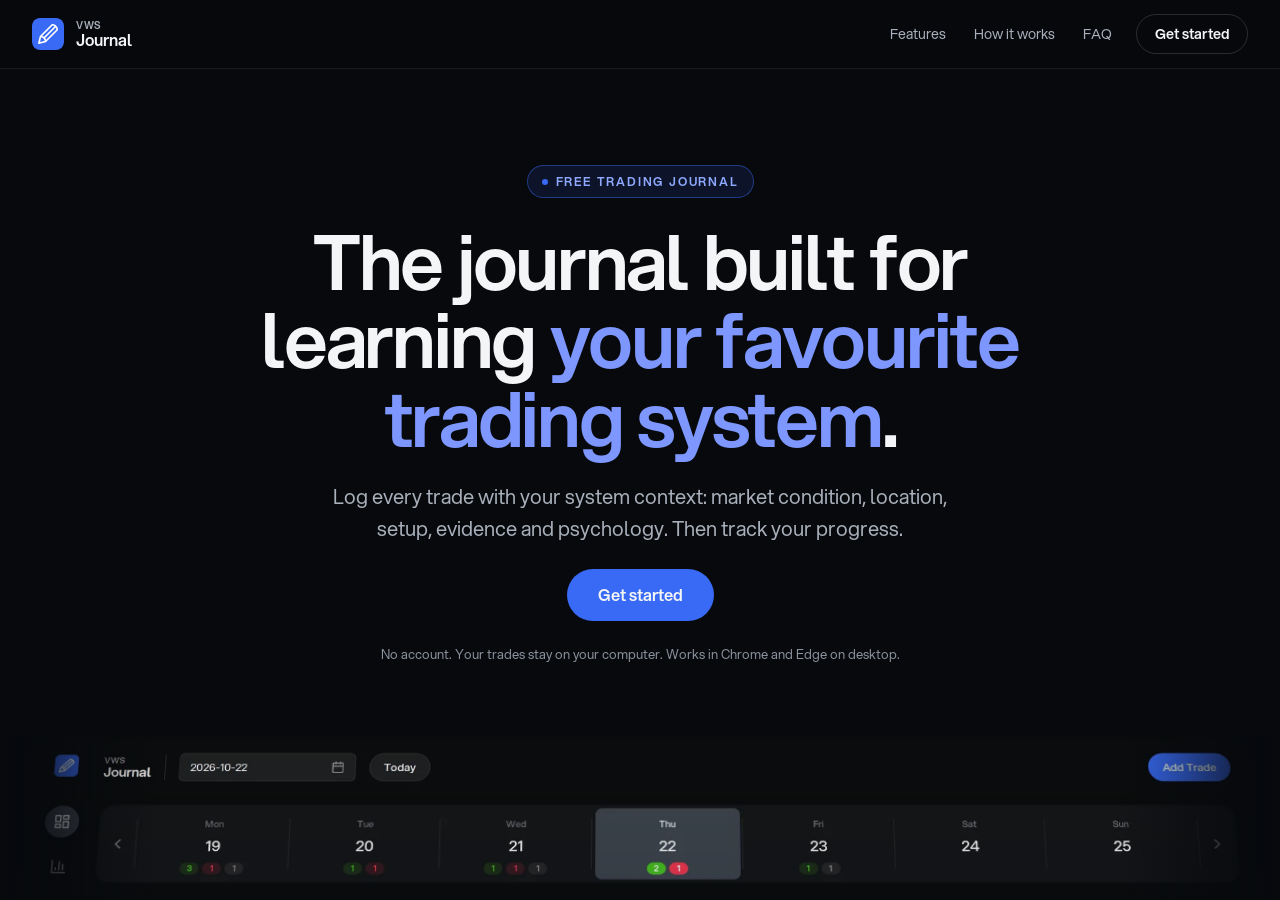
==== commit 086a52d4: "Add files via upload" ====
--- a/index.html
+++ b/index.html
@@ -196,7 +196,7 @@
             <section id="lp-start" class="lp-start lp-wrap" aria-labelledby="lp-start-title">
                 <h2 id="lp-start-title">Start your journal in three steps</h2>
                 <ol class="lp-three">
-                    <li><span class="lp-num">01</span><h3>Create an empty folder</h3><p>For example <strong>VWAP Journal</strong>, anywhere on your computer.</p></li>
+                    <li><span class="lp-num">01</span><h3>Create an empty folder</h3><p>For example <strong>VWS Journal</strong>, anywhere on your computer.</p></li>
                     <li><span class="lp-num">02</span><h3>Connect the folder</h3><p>Click <strong>Connect Folder</strong> below, select the folder and allow access.</p></li>
                     <li><span class="lp-num">03</span><h3>Log your first trade</h3><p>Click <strong>Add Trade</strong> and pick the context of your trade.</p></li>
                 </ol>
@@ -222,7 +222,7 @@
                         <ul>
                             <li><span class="lp-fi"></span>Documents</li>
                             <li><span class="lp-fi"></span>Trading</li>
-                            <li class="is-selected"><span class="lp-fi"></span>VWAP Journal</li>
+                            <li class="is-selected"><span class="lp-fi"></span>VWS Journal</li>
                             <li><span class="lp-fi"></span>Screenshots</li>
                         </ul>
                         <div class="lp-picker-foot"><span>Cancel</span><span class="is-primary">Select</span></div>
@@ -636,7 +636,7 @@
                                 <svg class="faq-icon" width="20" height="20" viewBox="0 0 24 24" fill="none" stroke="currentColor" stroke-width="2"><polyline points="6 9 12 15 18 9"></polyline></svg>
                             </div>
                             <div class="faq-answer">
-                                <p>Because all data lives exclusively on your computer, backing up is extremely simple. Just copy your entire "VWAP Journal" folder (containing settings.json, vwap-journal.json, and your /img folder) to a USB drive, Google Drive, Dropbox, or iCloud.</p>
+                                <p>Because all data lives exclusively on your computer, backing up is extremely simple. Just copy your entire "VWS Journal" folder (containing settings.json, vwap-journal.json, and your /img folder) to a USB drive, Google Drive, Dropbox, or iCloud.</p>
                             </div>
                         </div>
 
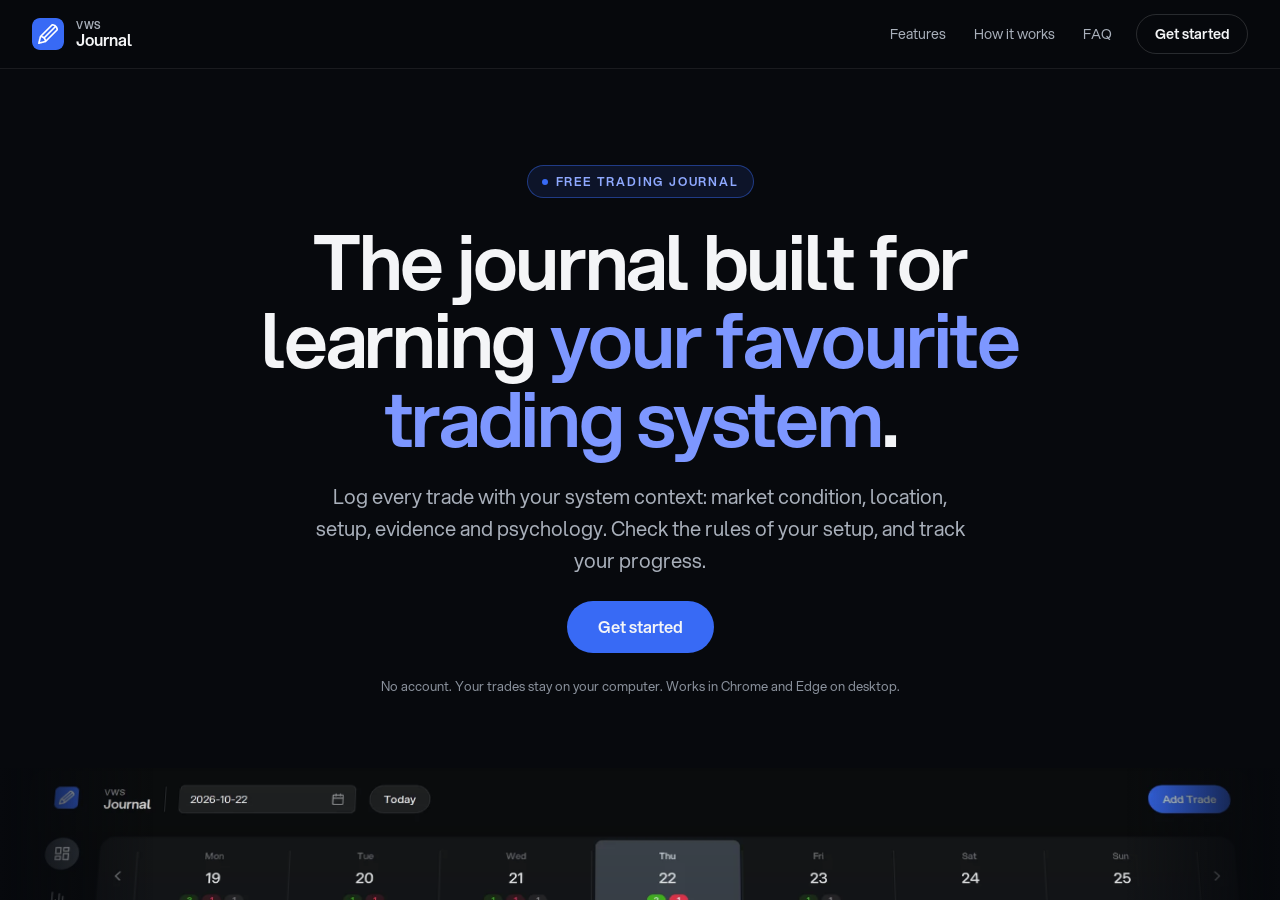
==== commit 3f0dc851: "Add files via upload" ====
--- a/index.html
+++ b/index.html
@@ -89,7 +89,7 @@
             <section class="lp-hero lp-wrap">
                 <p class="lp-pill"><span aria-hidden="true"></span>Free trading journal</p>
                 <h1>The journal built for learning <span class="lp-accent">your favourite trading system</span>.</h1>
-                <p class="lp-lead">Log every trade with your system context: market condition, location, setup, evidence and psychology. Then track your progress.</p>
+                <p class="lp-lead">Log every trade with your system context: market condition, location, setup, evidence and psychology. Check the rules of your setup, and track your progress.</p>
                 <a class="lp-btn lp-btn-primary lp-btn-lg" href="#lp-start" data-lp-scroll>Get started</a>
                 <p class="lp-small">No account. Your trades stay on your computer. Works in Chrome and Edge on desktop.</p>
             </section>
@@ -106,7 +106,7 @@
                 <div class="lp-flow">
                     <ol class="lp-flow-group" aria-label="Always part of a trade">
                         <li><span class="lp-chip">Market condition</span></li>
-                        <li><span class="lp-chip">Location</span></li>
+                        <li><span class="lp-chip">Location <span class="lp-mini-grade" aria-hidden="true">A+</span></span></li>
                         <li><span class="lp-chip">Setup</span></li>
                         <li><span class="lp-chip">Direction</span></li>
                     </ol>
@@ -117,10 +117,15 @@
                         <li><span class="lp-chip lp-chip-opt">Target <span class="lp-toggle is-on" aria-hidden="true"></span><span class="lp-sr">optional, on</span></span></li>
                         <li><span class="lp-chip lp-chip-opt is-off"><s>Psychology</s> <span class="lp-toggle" aria-hidden="true"></span><span class="lp-sr">optional, off</span></span></li>
                     </ol>
+                    <ol class="lp-flow-group lp-flow-rules" aria-label="Checked per trade">
+                        <li><span class="lp-chip lp-chip-check">Rules <span class="lp-mini-score" aria-hidden="true">5/6</span></span></li>
+                    </ol>
                 </div>
                 <div class="lp-legend">
                     <span><span class="lp-key" aria-hidden="true"></span>Always part of a trade</span>
                     <span><span class="lp-key lp-key-opt" aria-hidden="true"></span>Optional: switch it off in Settings if you don't use it</span>
+                    <span><span class="lp-mini-grade" aria-hidden="true">A+</span>Grade from your locations, automatic</span>
+                    <span><span class="lp-key lp-key-check" aria-hidden="true"></span>Rules of your setup, ticked off per trade</span>
                 </div>
             </section>
 
@@ -128,10 +133,11 @@
                 <article class="lp-tile lp-span-2">
                     <span class="lp-tag">Log a trade in seconds</span>
                     <h3>Log every trade with its system context</h3>
-                    <p>Market condition, location, setup, direction, evidence, invalidation, target and psychology, with one click each. The form follows the levels of the system, from VWAP to the band.</p>
+                    <p>Market condition, location, setup, direction, evidence, invalidation, target and psychology, with one click each. Then tick off the rules of your setup. Every trade gets a grade from its locations.</p>
                     <div class="lp-visual lp-v-context" aria-hidden="true">
                         <img class="lp-v-form" src="landing/form-location.webp" width="800" height="252" alt="" loading="lazy">
                         <img class="lp-v-setup" src="landing/block-setup.webp" width="300" height="298" alt="" loading="lazy">
+                        <img class="lp-v-rules-mini" src="landing/rules-list.webp" width="1310" height="982" alt="" loading="lazy">
                     </div>
                 </article>
                 <article class="lp-tile lp-tile-chart">
@@ -152,12 +158,29 @@
                         </div>
                     </div>
                 </article>
+                <article class="lp-tile lp-tile-grade">
+                    <span class="lp-tag">Grade C to A+</span>
+                    <h3>Every trade gets a grade</h3>
+                    <p>The more locations line up, the higher the grade. A higher-timeframe level adds a plus. Nothing extra to fill in.</p>
+                    <div class="lp-visual lp-v-grade" aria-hidden="true">
+                        <span class="lp-grades"><span class="lp-g-a">A+</span><span class="lp-g-a">A</span><span class="lp-g-b">B+</span><span class="lp-g-b">B</span><span class="lp-g-c">C+</span><span class="lp-g-c">C</span></span>
+                        <img src="landing/location-grade.webp" width="1302" height="482" alt="" loading="lazy">
+                    </div>
+                </article>
+                <article class="lp-tile lp-span-2">
+                    <span class="lp-tag">Rules per setup</span>
+                    <h3>Check if you followed your rules</h3>
+                    <p>Every setup has a short list of rules: context, location, entry and risk. Tick them off when you log the trade and see which rule you break most.</p>
+                    <div class="lp-visual lp-v-rules" aria-hidden="true">
+                        <img src="landing/rules-list.webp" width="1310" height="982" alt="" loading="lazy">
+                    </div>
+                </article>
                 <article class="lp-tile lp-span-2">
                     <span class="lp-tag">Add custom charts</span>
                     <h3>Track your progress</h3>
-                    <p>11 built-in charts show how well you apply your system: execution growth, results, setups and performance per day. Add your own custom charts for any question.</p>
+                    <p>Built-in charts show how well you apply your system: execution growth, results, setups, win rate by grade, and how often you follow your rules. Add your own custom charts for any question.</p>
                     <div class="lp-visual lp-v-progress" aria-hidden="true">
-                        <img class="lp-v-growth" src="landing/chart-growth.webp" width="1200" height="246" alt="" loading="lazy">
+                        <img class="lp-v-growth" src="landing/chart-discipline.webp" width="1300" height="266" alt="" loading="lazy">
                         <img class="lp-v-winloss" src="landing/chart-winloss.webp" width="600" height="510" alt="" loading="lazy">
                         <img class="lp-v-day" src="landing/chart-by-day.webp" width="600" height="510" alt="" loading="lazy">
                         <img class="lp-v-setups" src="landing/chart-setups.webp" width="600" height="373" alt="" loading="lazy">
@@ -185,10 +208,10 @@
                 <article class="lp-tile lp-span-2">
                     <span class="lp-tag">Weekly calendar</span>
                     <h3>Your week at a glance</h3>
-                    <p>Wins, losses and break-evens per day, and every trade of the day as a card with its chart and context.</p>
+                    <p>Wins, losses and break-evens per day, and every trade of the day as a card with its chart, context, grade and rules.</p>
                     <div class="lp-visual lp-v-week" aria-hidden="true">
                         <img src="landing/calendar.webp" width="1300" height="96" alt="" loading="lazy">
-                        <img src="landing/trade-card.webp" width="1300" height="322" alt="" loading="lazy">
+                        <img src="landing/trade-card-rules.webp" width="1300" height="457" alt="" loading="lazy">
                     </div>
                 </article>
             </section>
@@ -270,6 +293,14 @@
                 <details class="lp-faq-item">
                     <summary><span>Which browsers can I use?</span><svg class="lp-chev" width="20" height="20" viewBox="0 0 24 24" fill="none" stroke="currentColor" stroke-width="2" aria-hidden="true"><polyline points="6 9 12 15 18 9"></polyline></svg></summary>
                     <div class="lp-faq-answer"><p>Google Chrome or Microsoft Edge on a desktop or laptop. Safari, Firefox and phones cannot open a folder on your computer.</p></div>
+                </details>
+                <details class="lp-faq-item">
+                    <summary><span>Can I check if I followed my rules?</span><svg class="lp-chev" width="20" height="20" viewBox="0 0 24 24" fill="none" stroke="currentColor" stroke-width="2" aria-hidden="true"><polyline points="6 9 12 15 18 9"></polyline></svg></summary>
+                    <div class="lp-faq-answer"><p>Yes. Every setup has a short list of rules (context, location, entry, risk). You tick them off when you log a trade, and the Stats page shows which rules you break most and how your results change when you follow them. You can edit the rules in Settings.</p></div>
+                </details>
+                <details class="lp-faq-item">
+                    <summary><span>What does the grade (C to A+) mean?</span><svg class="lp-chev" width="20" height="20" viewBox="0 0 24 24" fill="none" stroke="currentColor" stroke-width="2" aria-hidden="true"><polyline points="6 9 12 15 18 9"></polyline></svg></summary>
+                    <div class="lp-faq-answer"><p>It comes from the number of locations you pick: 1 = C, 2 = B, 3 or more = A, with a + when one of them is a higher-timeframe level. Nothing extra to fill in.</p></div>
                 </details>
                 <details class="lp-faq-item">
                     <summary><span>Can I use my own lists of locations and setups?</span><svg class="lp-chev" width="20" height="20" viewBox="0 0 24 24" fill="none" stroke="currentColor" stroke-width="2" aria-hidden="true"><polyline points="6 9 12 15 18 9"></polyline></svg></summary>
@@ -612,6 +643,39 @@
 
                         <div class="faq-item">
                             <div class="faq-question">
+                                <span>What does the grade (C to A+) mean?</span>
+                                <svg class="faq-icon" width="20" height="20" viewBox="0 0 24 24" fill="none" stroke="currentColor" stroke-width="2"><polyline points="6 9 12 15 18 9"></polyline></svg>
+                            </div>
+                            <div class="faq-answer">
+                                <p>Every trade gets a <strong>grade</strong> from the number of locations (confluences) you picked. There's nothing extra to fill in.</p>
+                                <ul>
+                                    <li><strong>C</strong> = 1 location, <strong>B</strong> = 2 locations, <strong>A</strong> = 3 or more.</li>
+                                    <li>A <strong>+</strong> is added when one of them is a higher-timeframe level, such as a Weekly or Monthly VWAP or a Composite profile.</li>
+                                    <li>You see the grade next to Location when you add a trade, and on each trade card.</li>
+                                    <li><strong>Win Rate by Grade</strong> on the Stats page shows how each grade performs. The number under each grade is the number of trades. A faded bar means fewer than 3 trades, so take it with a grain of salt.</li>
+                                </ul>
+                            </div>
+                        </div>
+
+                        <div class="faq-item">
+                            <div class="faq-question">
+                                <span>How do the rules work?</span>
+                                <svg class="faq-icon" width="20" height="20" viewBox="0 0 24 24" fill="none" stroke="currentColor" stroke-width="2"><polyline points="6 9 12 15 18 9"></polyline></svg>
+                            </div>
+                            <div class="faq-answer">
+                                <p>Every setup has a short list of <strong>rules</strong>, grouped in four phases: Context, Location, Entry and Risk. When you log a trade, you tick off which rules you followed.</p>
+                                <ul>
+                                    <li>Mark each rule with &check; (followed) or &times; (not followed), or click <strong>All followed</strong>. Rules you leave open don't count. With the rules open, the number keys <strong>1 to 9</strong> switch a rule between followed, not followed and open.</li>
+                                    <li>Each trade card shows <strong>Rules 5/6</strong>: green when you followed all rated rules, orange when you broke one. The broken rules are listed on the card.</li>
+                                    <li>The <strong>Rules</strong> tab on the Stats page shows how often you follow your rules, which rules you break most, and how that affects your win rate.</li>
+                                    <li>Edit the rules in <strong>Settings &gt; Rules</strong>. Rules under <strong>All setups</strong> count for every trade. There you also choose whether the rules get their own tab in Add Trade or a section below Direction, or switch the rules off.</li>
+                                    <li>Every trade keeps its own copy of the rules, so changing your rules later never changes trades you already logged.</li>
+                                </ul>
+                            </div>
+                        </div>
+
+                        <div class="faq-item">
+                            <div class="faq-question">
                                 <span>Troubleshooting: Why are my charts empty?</span>
                                 <svg class="faq-icon" width="20" height="20" viewBox="0 0 24 24" fill="none" stroke="currentColor" stroke-width="2"><polyline points="6 9 12 15 18 9"></polyline></svg>
                             </div>
@@ -865,6 +929,7 @@
     <script src="customcharts.js"></script>
     <script src="gate.js"></script>
     <script src="charts.js"></script>
+    <script src="rules.js"></script>
     <script src="app.js"></script>
     <!-- Cloudflare Web Analytics: anonymous visit counts, no cookies -->
     <script defer src="https://static.cloudflareinsights.com/beacon.min.js" data-cf-beacon='{"token": "baddce6ef01f4359ab4f8c4395db3e00"}'></script>
--- a/styles.css
+++ b/styles.css
@@ -1355,3 +1355,180 @@
     .card-image-area { flex: 0 0 auto; width: 100%; }
     .trade-screenshot-thumb { height: auto; max-height: 420px; aspect-ratio: auto; }
 }
+
+/* ---------- Rule check per setup (rules.js) ---------- */
+.rules-on #trade-form[hidden], .rules-panel[hidden], .stats-tabs[hidden], .rules-stats[hidden],
+.rules-on #view-stats .kpi-grid[hidden], .rules-on #view-stats .stats-grid[hidden], .rules-on #btn-stats-add-chart[hidden] { display: none !important; }
+
+.rules-label { font-size: 11px; text-transform: uppercase; letter-spacing: 0.5px; color: var(--text-muted); }
+
+/* Grade badge: A green, B mid grey, C dark grey (solid, so it reads apart from the tinted badges) */
+:root { --grade-b-bg: #5C616B; --grade-b-text: #FFFFFF; --grade-c-bg: #2B2C30; --grade-c-text: #B7BAC1; --grade-c-border: #3B434C; }
+[data-theme="light"] { --grade-b-bg: #6E727A; --grade-b-text: #FFFFFF; --grade-c-bg: #E2E4E9; --grade-c-text: #6E727A; --grade-c-border: #D9DBE1; }
+.rules-grade { display: inline-flex; align-items: center; justify-content: center; min-width: 34px; height: 26px; padding: 0 8px; box-sizing: border-box; border: 1px solid transparent; border-radius: 8px; font-size: 13px; font-weight: 600; color: #FFFFFF; text-transform: none; letter-spacing: 0; background: var(--text-muted); }
+.rules-grade.grade-a { background: var(--success); color: #FFFFFF; }
+.rules-grade.grade-b { background: var(--grade-b-bg); color: var(--grade-b-text); }
+.rules-grade.grade-c { background: var(--grade-c-bg); color: var(--grade-c-text); border-color: var(--grade-c-border); }
+.rules-grade.is-small { min-width: 30px; height: 22px; padding: 0 7px; border-radius: 4px; font-size: 11px; }
+.rules-grade-wrap { display: inline-flex; align-items: center; gap: 8px; margin-left: auto; text-transform: none; letter-spacing: 0; }
+.rules-grade-wrap:empty { display: none; }
+.rules-grade-note { font-size: 11px; color: var(--text-muted); }
+.grade-on #tf-sec-location .chip-section-head { align-items: center; }
+.grade-on #tf-sec-location .chip-section-head > .chip-section-note { margin-left: auto; }
+.grade-on #tf-sec-location .chip-section-head > .rules-grade-wrap { margin-left: 0; }
+
+/* Rules badge on cards */
+.rules-badge { padding: 4px 8px; border-radius: 4px; font-size: 11px; font-weight: 600; white-space: nowrap; }
+.rules-badge.is-ok { background: var(--bg-win); color: var(--color-win); }
+.rules-badge.is-broken { background: color-mix(in srgb, var(--warning) 15%, transparent); color: var(--warning); }
+.rules-broken-line { font-size: 13px; line-height: 1.5; color: var(--text-main); }
+.rules-broken-line strong { font-weight: 600; color: var(--danger); }
+
+/* Add Trade: Trade | Rules tabs */
+.rules-form-tabs { margin-bottom: 8px; }
+.rules-form-tabs .settings-tab-btn { display: inline-flex; align-items: center; }
+.rules-tab-count { margin-left: 8px; min-width: 20px; height: 20px; padding: 0 6px; box-sizing: border-box; border-radius: 100px; display: inline-flex; align-items: center; justify-content: center; font-size: 11px; font-weight: 600; background: var(--bg-hover); color: var(--text-muted); }
+.rules-tab-count.is-ok { background: var(--bg-win); color: var(--color-win); }
+.rules-tab-count.is-broken { background: color-mix(in srgb, var(--warning) 15%, transparent); color: var(--warning); }
+
+.rules-panel { display: flex; flex-direction: column; }
+.rules-for { margin-top: 16px; display: flex; align-items: center; gap: 14px; padding: 16px 18px; border-radius: 14px; background: var(--bg-panel); }
+.rules-for-text { flex: 1; min-width: 0; display: flex; flex-direction: column; gap: 4px; }
+.rules-for-title { font-size: 18px; font-weight: 600; line-height: 1.25; color: var(--text-main); }
+.rules-for-ctx { font-size: 13px; color: var(--text-muted); }
+.rules-shot { margin-top: 12px; padding: 8px; border-radius: 14px; background: var(--bg-panel); }
+.rules-shot img { display: block; width: 100%; border-radius: 8px; cursor: zoom-in; }
+.rules-empty { margin-top: 24px; padding: 36px 24px; border-radius: 14px; background: var(--bg-panel); border: 1px dashed var(--border-color); display: flex; flex-direction: column; align-items: center; gap: 10px; text-align: center; color: var(--text-muted); font-size: 13px; line-height: 1.5; }
+.rules-empty strong { font-size: 15px; font-weight: 600; color: var(--text-main); }
+.rules-empty span { max-width: 380px; }
+.rules-empty .btn-primary { margin-top: 4px; }
+
+.rules-head { margin: 24px 0 10px; display: flex; justify-content: space-between; align-items: center; gap: 10px; }
+.rules-head-actions { display: inline-flex; align-items: center; gap: 8px; }
+.rules-score { font-size: 13px; font-weight: 600; color: var(--text-muted); }
+.rules-score.is-ok { color: var(--color-win); }
+.rules-score.is-broken { color: var(--warning); }
+.rules-box { padding: 14px; border-radius: 14px; background: var(--bg-panel); display: flex; flex-direction: column; gap: 14px; }
+.rules-all-ok { display: flex; align-items: center; justify-content: space-between; gap: 12px; padding: 14px 16px; border-radius: 12px; background: var(--bg-win); border: 1px solid color-mix(in srgb, var(--color-win) 45%, transparent); font-size: 14px; color: var(--text-main); }
+.rules-phase { display: flex; flex-direction: column; gap: 2px; }
+.rules-phase-head { display: flex; justify-content: space-between; align-items: center; padding-bottom: 6px; margin-bottom: 4px; border-bottom: 1px solid var(--divider-bg); font-size: 12px; font-weight: 600; color: var(--text-muted); }
+.rules-phase-score.is-ok { color: var(--color-win); }
+.rules-phase-score.is-broken { color: var(--warning); }
+.rule-row { display: flex; align-items: center; gap: 12px; min-height: 42px; }
+.rule-bar { align-self: stretch; width: 3px; flex: none; border-radius: 3px; background: var(--border-color); margin: 4px 0; }
+.rule-row.is-ok .rule-bar { background: var(--success); }
+.rule-row.is-no .rule-bar { background: var(--danger); }
+.rule-num { width: 22px; height: 22px; flex: none; border-radius: 6px; border: 1px solid var(--border-color); font-size: 11px; color: var(--text-muted); display: flex; align-items: center; justify-content: center; }
+.rule-num:empty { visibility: hidden; }
+.rule-text { flex: 1; min-width: 0; display: flex; align-items: baseline; flex-wrap: wrap; gap: 2px 8px; font-size: 13px; color: var(--text-muted); }
+.rule-text strong { font-size: 14px; font-weight: 600; color: var(--text-main); }
+.rule-row.is-no .rule-text strong { color: var(--danger); }
+.rule-btns { display: inline-flex; gap: 6px; flex: none; }
+.rule-btn { width: 34px; height: 30px; padding: 0; display: inline-flex; align-items: center; justify-content: center; border-radius: 8px; border: 1px solid var(--border-color); background: var(--bg-input); color: var(--text-muted); cursor: pointer; transition: background-color 0.15s, border-color 0.15s, color 0.15s; }
+.rule-btn:hover { border-color: var(--border-hover); color: var(--text-main); }
+.rule-btn:focus-visible { outline: 2px solid var(--accent); outline-offset: 1px; }
+.rule-btn-ok[aria-pressed="true"] { border-color: var(--success); background: var(--bg-win); color: var(--color-win); }
+.rule-btn-no[aria-pressed="true"] { border-color: var(--danger); background: color-mix(in srgb, var(--danger) 16%, var(--bg-input)); color: var(--danger); }
+.rules-tip { margin-top: 8px; font-size: 12px; color: var(--text-muted); }
+[data-theme="light"] .rules-box .rule-btn { background: var(--bg-main); }
+
+/* Settings: Rules tab */
+.rules-settings { display: flex; flex-direction: column; gap: 18px; }
+.rules-settings-head { display: flex; justify-content: space-between; align-items: center; }
+.rules-off-note { font-size: 13px; color: var(--text-muted); padding: 16px; border-radius: 10px; border: 1px dashed var(--border-color); margin: 0; }
+.rules-scope { display: flex; flex-direction: column; gap: 8px; }
+.rules-scope-chip { display: inline-flex; align-items: center; gap: 8px; }
+.rules-chip-count { min-width: 18px; height: 18px; padding: 0 5px; box-sizing: border-box; border-radius: 100px; display: inline-flex; align-items: center; justify-content: center; font-size: 11px; background: var(--bg-hover); color: var(--text-muted); }
+.rules-scope-note { font-size: 12px; color: var(--text-muted); }
+.rules-set-phase { padding: 16px; border-radius: 8px; background: var(--group-bg); border: 1px solid var(--group-border); display: flex; flex-direction: column; gap: 8px; }
+.rules-set-phase-head { display: flex; justify-content: space-between; align-items: center; font-size: 12px; font-weight: 600; color: var(--text-main); }
+.rules-set-row { display: grid; grid-template-columns: 20px minmax(0, 220px) minmax(0, 1fr) 128px 32px; gap: 10px; align-items: center; border-radius: 6px; }
+.rules-set-row .linear-input { height: 36px; box-sizing: border-box; }
+.rules-set-row .rules-key-input { font-weight: 600; }
+.rules-set-row.dragging-row { opacity: 0.5; }
+.rules-set-row.row-drag-over { box-shadow: inset 0 2px 0 var(--accent); }
+.rules-set-row .row-drag-handle { justify-content: center; padding: 0; }
+.rules-lock { display: flex; justify-content: center; color: var(--text-muted); }
+.rules-locked-field { height: 36px; box-sizing: border-box; padding: 0 10px; border-radius: 6px; border: 1px dashed var(--border-color); display: flex; align-items: center; font-size: 13px; color: var(--text-muted); overflow: hidden; white-space: nowrap; text-overflow: ellipsis; }
+.rules-locked-field.is-key { font-weight: 600; }
+.rules-all-tag { justify-self: start; height: 24px; padding: 0 8px; border-radius: 100px; background: var(--bg-hover); color: var(--text-muted); font-size: 11px; display: inline-flex; align-items: center; }
+.rules-icon-btn { width: 32px; height: 32px; padding: 0; display: inline-flex; align-items: center; justify-content: center; border: none; border-radius: 6px; background: transparent; color: var(--text-muted); font-size: 18px; line-height: 1; cursor: pointer; }
+.rules-icon-btn:hover { background: var(--bg-hover); color: var(--text-main); }
+.rules-set-empty { font-size: 12px; color: var(--text-muted); padding: 4px 0; }
+.rules-settings-foot { display: flex; justify-content: space-between; align-items: center; gap: 12px; font-size: 12px; color: var(--text-muted); }
+@media (max-width: 800px) {
+    .rules-set-row { grid-template-columns: 20px minmax(0, 1fr) 32px; }
+    .rules-set-row .rules-detail-input, .rules-set-row .rules-phase-select, .rules-set-row .rules-locked-field:not(.is-key), .rules-set-row .rules-all-tag { grid-column: 2; }
+}
+
+/* Stats: Overview | Rules tabs */
+.stats-tabs { margin-bottom: 16px; }
+.rules-stats .kpi-grid { margin-bottom: 8px; }
+.kpi-sub { margin-top: 4px; font-size: 12px; color: var(--text-muted); }
+.kpi-of { font-size: 18px; font-weight: 500; color: var(--text-muted); }
+.rules-stats-grid { display: grid; grid-template-columns: repeat(3, 1fr); grid-auto-flow: row dense; gap: 8px; padding-bottom: 40px; }
+.rules-card-head { display: flex; align-items: baseline; justify-content: space-between; gap: 12px; }
+.rules-card-note { font-size: 11px; color: var(--text-muted); }
+.rules-chart-empty, .rules-stats-empty { display: flex; flex-direction: column; align-items: center; justify-content: center; gap: 8px; text-align: center; color: var(--text-muted); font-size: 13px; }
+.rules-chart-empty { flex: 1; min-height: 160px; }
+.rules-stats-empty { min-height: 200px; }
+.rules-stats-empty strong { color: var(--text-main); font-size: 15px; font-weight: 600; }
+.rules-setup-table { display: flex; flex-direction: column; gap: 12px; }
+.rules-setup-row { display: grid; grid-template-columns: minmax(0, 230px) minmax(0, 1fr) 64px 64px 56px; gap: 10px; align-items: center; font-size: 13px; color: var(--text-main); }
+.rules-setup-row > span:nth-child(n+3) { text-align: right; }
+.rules-setup-row.is-head { font-size: 11px; text-transform: uppercase; letter-spacing: 0.5px; color: var(--text-muted); }
+.rules-setup-name { overflow: hidden; white-space: nowrap; text-overflow: ellipsis; }
+.rules-setup-bar { height: 12px; border-radius: 12px; background: var(--cal-bg-active); overflow: hidden; }
+.rules-setup-bar > span { display: block; height: 100%; border-radius: 12px; background: var(--accent); }
+.rules-setup-row .is-muted { color: var(--text-muted); }
+@media (max-width: 1200px) {
+    .rules-stats-grid { grid-template-columns: repeat(2, 1fr); }
+    .rules-stats-grid .stat-card.chart-span-3 { grid-column: span 2; }
+}
+@media (max-width: 800px) {
+    .rules-stats-grid { grid-template-columns: 1fr; }
+    .rules-stats-grid .stat-card.chart-span-3, .rules-stats-grid .stat-card.chart-span-2 { grid-column: span 1; }
+    .rules-setup-row { grid-template-columns: minmax(0, 1fr) 56px 56px 44px; }
+    .rules-setup-row .rules-setup-bar, .rules-setup-row.is-head > span:nth-child(2) { display: none; }
+}
+.rule-btn svg, .rules-icon-btn svg { flex: none; }
+
+/* Rules inline in the trade form (Settings > Rules: tab off) */
+.rules-panel.is-inline { margin-top: 24px; }
+.rules-panel.is-inline .rules-head { margin-top: 0; min-height: 30px; }
+.rules-label-note { text-transform: none; letter-spacing: 0; }
+.rules-inline-note { padding: 14px 16px; border-radius: 14px; background: var(--bg-panel); font-size: 13px; color: var(--text-muted); }
+.rules-layout-row { display: flex; justify-content: space-between; align-items: center; gap: 16px; padding: 12px 16px; border-radius: 12px; background: var(--group-bg); border: 1px solid var(--group-border); }
+.rules-layout-text { display: flex; flex-direction: column; gap: 2px; }
+.rules-layout-title { font-size: 13px; font-weight: 500; color: var(--text-main); }
+.rules-layout-note { font-size: 12px; color: var(--text-muted); }
+.chart-sub-tabs { margin-top: -8px; }
+.rules-layout-picks { display: inline-flex; gap: 14px; flex: none; }
+.rules-layout-pick { display: inline-flex; flex-direction: column; align-items: center; gap: 6px; padding: 0; border: none; border-radius: 8px; background: transparent; color: var(--text-muted); cursor: pointer; }
+.rules-layout-pick:focus-visible { outline: 2px solid var(--accent); outline-offset: 3px; }
+.rlp-thumb { display: flex; flex-direction: column; gap: 3px; width: 56px; height: 42px; box-sizing: border-box; padding: 7px; border-radius: 7px; border: 1.5px solid var(--border-color); background: var(--bg-panel); transition: border-color 0.15s; }
+.rules-layout-pick:hover .rlp-thumb { border-color: var(--border-hover); }
+.rules-layout-pick.is-active .rlp-thumb { border-color: var(--accent); }
+.rlp-tabs { display: flex; gap: 3px; }
+.rlp-tabs > span { width: 16px; height: 5px; border-radius: 3px; background: var(--border-hover); }
+.rlp-bar { display: block; height: 4px; border-radius: 2px; background: var(--border-color); }
+.rlp-block { display: block; height: 8px; border-radius: 2px; background: var(--border-hover); }
+.rules-layout-pick.is-active .rlp-accent, .rules-layout-pick.is-active .rlp-block { background: var(--accent); }
+.rlp-label { font-size: 11px; font-weight: 500; }
+.rules-layout-pick.is-active .rlp-label { color: var(--text-main); }
+
+/* ---------- App confirmation popup (appConfirm in ui.js) ---------- */
+.app-dialog-overlay { position: fixed; inset: 0; z-index: 400; display: flex; align-items: center; justify-content: center; padding: 16px; background: var(--modal-overlay); backdrop-filter: blur(2px); animation: app-dialog-fade 0.15s ease-out; }
+.app-dialog { width: 400px; max-width: 100%; box-sizing: border-box; padding: 24px; border-radius: 16px; background: var(--bg-panel); border: 1px solid var(--border-color); box-shadow: 0 24px 60px var(--shadow-md); display: flex; flex-direction: column; gap: 14px; animation: app-dialog-pop 0.18s ease-out; }
+.app-dialog-icon { width: 38px; height: 38px; border-radius: 50%; display: flex; align-items: center; justify-content: center; flex: none; }
+.app-dialog-icon.is-danger { background: color-mix(in srgb, var(--danger) 12%, transparent); color: var(--danger); }
+.app-dialog-icon.is-neutral { background: var(--bg-hover); color: var(--text-muted); }
+.app-dialog-icon.is-primary { background: color-mix(in srgb, var(--accent) 14%, transparent); color: var(--accent); }
+.app-dialog-copy { display: flex; flex-direction: column; gap: 6px; }
+.app-dialog-copy h2 { margin: 0; font-size: 16px; font-weight: 600; color: var(--text-main); letter-spacing: 0; }
+.app-dialog-copy p { margin: 0; font-size: 13px; line-height: 1.55; color: var(--text-muted); }
+.app-dialog-actions { display: flex; justify-content: flex-end; gap: 10px; margin-top: 4px; }
+.app-dialog-actions button:focus-visible { outline: 2px solid var(--accent); outline-offset: 2px; }
+@keyframes app-dialog-fade { from { opacity: 0; } to { opacity: 1; } }
+@keyframes app-dialog-pop { from { opacity: 0; transform: translateY(6px) scale(0.98); } to { opacity: 1; transform: none; } }
+@media (prefers-reduced-motion: reduce) { .app-dialog-overlay, .app-dialog { animation: none; } }
--- a/landing.css
+++ b/landing.css
@@ -85,6 +85,7 @@
 .lp-flow { display: flex; flex-wrap: wrap; justify-content: center; align-items: center; gap: 10px 8px; margin-top: 8px; }
 .lp-flow-group { list-style: none; padding: 0; display: flex; flex-wrap: wrap; justify-content: center; align-items: center; gap: 10px 8px; }
 .lp-flow-group li { display: flex; align-items: center; gap: 8px; }
+.lp-flow-rules { flex-basis: 100%; }
 .lp-flow-group li:not(:last-child)::after, .lp-flow-join::before { content: '→'; color: #4b5260; font-size: 15px; }
 .lp-chip { display: inline-flex; align-items: center; gap: 10px; height: 42px; padding: 0 18px; border-radius: 100px; background: var(--lp-surface-2); border: 1px solid var(--lp-line-strong); font-size: 14px; font-weight: 500; white-space: nowrap; }
 .lp-chip-opt { background: transparent; border: 1px dashed rgba(143, 169, 255, 0.55); padding-right: 10px; }
@@ -98,6 +99,12 @@
 .lp-key { width: 26px; height: 14px; border-radius: 100px; background: var(--lp-surface-2); border: 1px solid var(--lp-line-strong); }
 .lp-key-opt { background: transparent; border: 1px dashed rgba(143, 169, 255, 0.55); }
 
+/* Grade and rules in the context row */
+.lp-mini-grade { display: inline-flex; align-items: center; justify-content: center; min-width: 28px; height: 22px; padding: 0 6px; border-radius: 5px; background: #44BD1E; color: #ffffff; font-size: 12px; font-weight: 600; }
+.lp-chip-check { border-color: rgba(68, 189, 30, 0.55); background: rgba(68, 189, 30, 0.08); }
+.lp-mini-score { display: inline-flex; align-items: center; height: 22px; padding: 0 8px; border-radius: 5px; background: rgba(245, 166, 35, 0.15); color: #F5A623; font-size: 12px; font-weight: 600; }
+.lp-key-check { background: rgba(68, 189, 30, 0.08); border-color: rgba(68, 189, 30, 0.55); }
+
 /* Bento grid */
 .lp-bento { display: grid; grid-template-columns: repeat(3, minmax(0, 1fr)); gap: 20px; padding-bottom: clamp(72px, 10vw, 112px); }
 .lp-tile { position: relative; overflow: hidden; display: flex; flex-direction: column; gap: 10px; padding: 32px; border-radius: 22px; background: var(--lp-surface); border: 1px solid var(--lp-line); min-height: 420px; }
@@ -111,6 +118,19 @@
 .lp-v-context { min-height: 260px; }
 .lp-v-context .lp-v-form { width: 84%; max-width: 720px; transform: rotate(-2deg); margin-bottom: -60px; }
 .lp-v-context .lp-v-setup { position: absolute; right: 0; top: 0; width: 34%; max-width: 230px; transform: rotate(5deg); }
+
+.lp-v-context .lp-v-rules-mini { position: absolute; right: -40px; bottom: -120px; width: 300px; height: auto; border: 1px solid rgba(255, 255, 255, 0.12); }
+
+/* Rules and grade tiles */
+.lp-v-rules { max-height: 330px; overflow: hidden; -webkit-mask-image: linear-gradient(#000 75%, transparent); mask-image: linear-gradient(#000 75%, transparent); }
+.lp-v-rules img { display: block; width: 100%; height: auto; }
+.lp-v-grade { display: flex; flex-direction: column; gap: 18px; }
+.lp-v-grade img { display: block; width: 150%; max-width: none; height: auto; }
+.lp-grades { display: flex; flex-wrap: wrap; gap: 8px; }
+.lp-grades span { display: inline-flex; align-items: center; justify-content: center; min-width: 38px; height: 30px; padding: 0 8px; border-radius: 7px; font-size: 14px; font-weight: 600; }
+.lp-g-a { background: #44BD1E; color: #ffffff; }
+.lp-g-b { background: #5C616B; color: #ffffff; }
+.lp-g-c { background: #2B2C30; color: #B7BAC1; border: 1px solid #3B434C; }
 
 .lp-v-chart { height: 330px; margin-left: 8px; margin-right: -56px; }
 .lp-v-chart img { width: 84%; margin: 104px 0 0 4%; transform: rotate(-4deg); }
@@ -275,6 +295,7 @@
     .lp-v-context { min-height: 0; }
     .lp-v-context .lp-v-form { width: 92%; margin-bottom: 0; }
     .lp-v-context .lp-v-setup { width: 40%; top: auto; bottom: -16px; }
+    .lp-v-context .lp-v-rules-mini { display: none; }
     .lp-v-chart { margin: 0 -24px -24px 0; height: 340px; overflow: hidden; border-radius: 12px 0 0 0; }
     .lp-v-chart img { width: 92%; margin: 96px 0 0 0; transform: none; }
     .lp-capture-toast { top: 0; right: 36px; width: min(270px, 84%); padding: 14px 14px 16px; transform: rotate(2deg); }
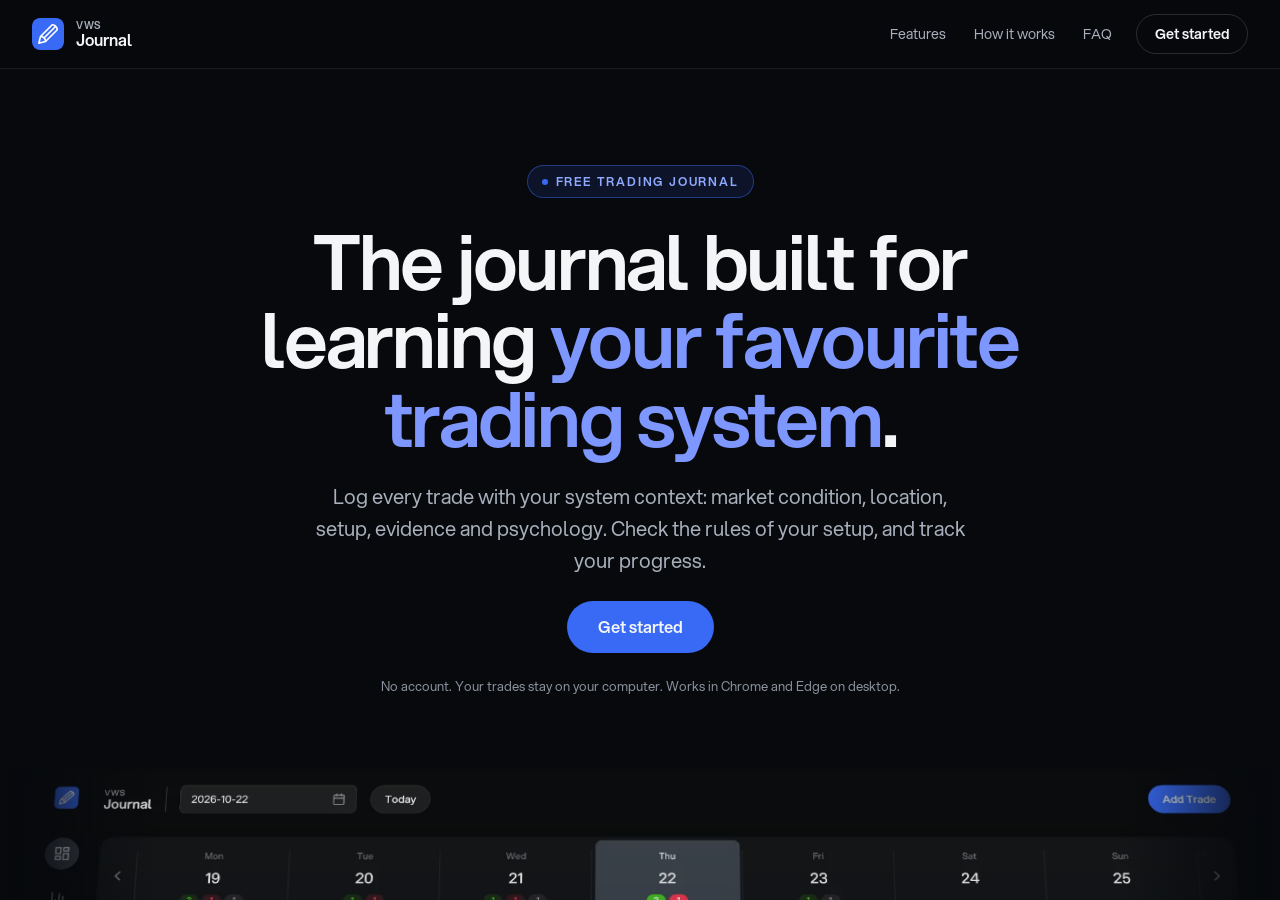
==== commit 77f9e5f7: "Add files via upload" ====
--- a/index.html
+++ b/index.html
@@ -96,7 +96,7 @@
 
             <div class="lp-hero-shot lp-wrap">
                 <div class="lp-hero-frame">
-<img src="landing/dashboard.webp" width="2000" height="1250" alt="The journal dashboard: a weekly calendar with wins and losses per day, and trade cards with chart, location, setup, evidence and psychology" fetchpriority="high">
+<img src="landing/dashboard.webp" width="2000" height="1250" alt="The journal dashboard: a weekly calendar with wins and losses per day, and trade cards with chart, location, setup, evidence, psychology, grade and rules" fetchpriority="high">
                 </div>
             </div>
 
--- a/landing.css
+++ b/landing.css
@@ -247,16 +247,10 @@
         mask-image: linear-gradient(180deg, #000 0%, #000 55%, rgba(0, 0, 0, 0.35) 85%, transparent 100%); }
     .lp-context { padding-top: 56px; }
     .lp-bento { grid-template-columns: repeat(2, minmax(0, 1fr)); grid-auto-flow: row dense; gap: 16px; }
-    .lp-span-2, .lp-tile-private { grid-column: 1 / -1; }
+    .lp-span-2 { grid-column: 1 / -1; }
     .lp-flow { flex-direction: column; gap: 10px; }
     .lp-flow-join { display: none; }
     .lp-tile { min-height: 400px; padding: 28px; }
-    .lp-tile-private { min-height: 0; display: grid; grid-template-columns: minmax(0, 1fr) minmax(0, 1fr); column-gap: 32px; row-gap: 10px; }
-    .lp-tile-private { grid-template-rows: auto auto 1fr; }
-    .lp-tile-private .lp-tag { grid-column: 1; grid-row: 1; }
-    .lp-tile-private h3 { grid-column: 1; grid-row: 2; }
-    .lp-tile-private > p { grid-column: 1; grid-row: 3; }
-    .lp-tile-private .lp-files { grid-column: 2; grid-row: 1 / span 3; margin-top: 0; padding-top: 0; align-self: center; }
     .lp-v-chart { height: 320px; margin-right: -40px; }
     .lp-capture-toast { right: 56px; }
     .lp-v-settings { margin-right: -110px; }
